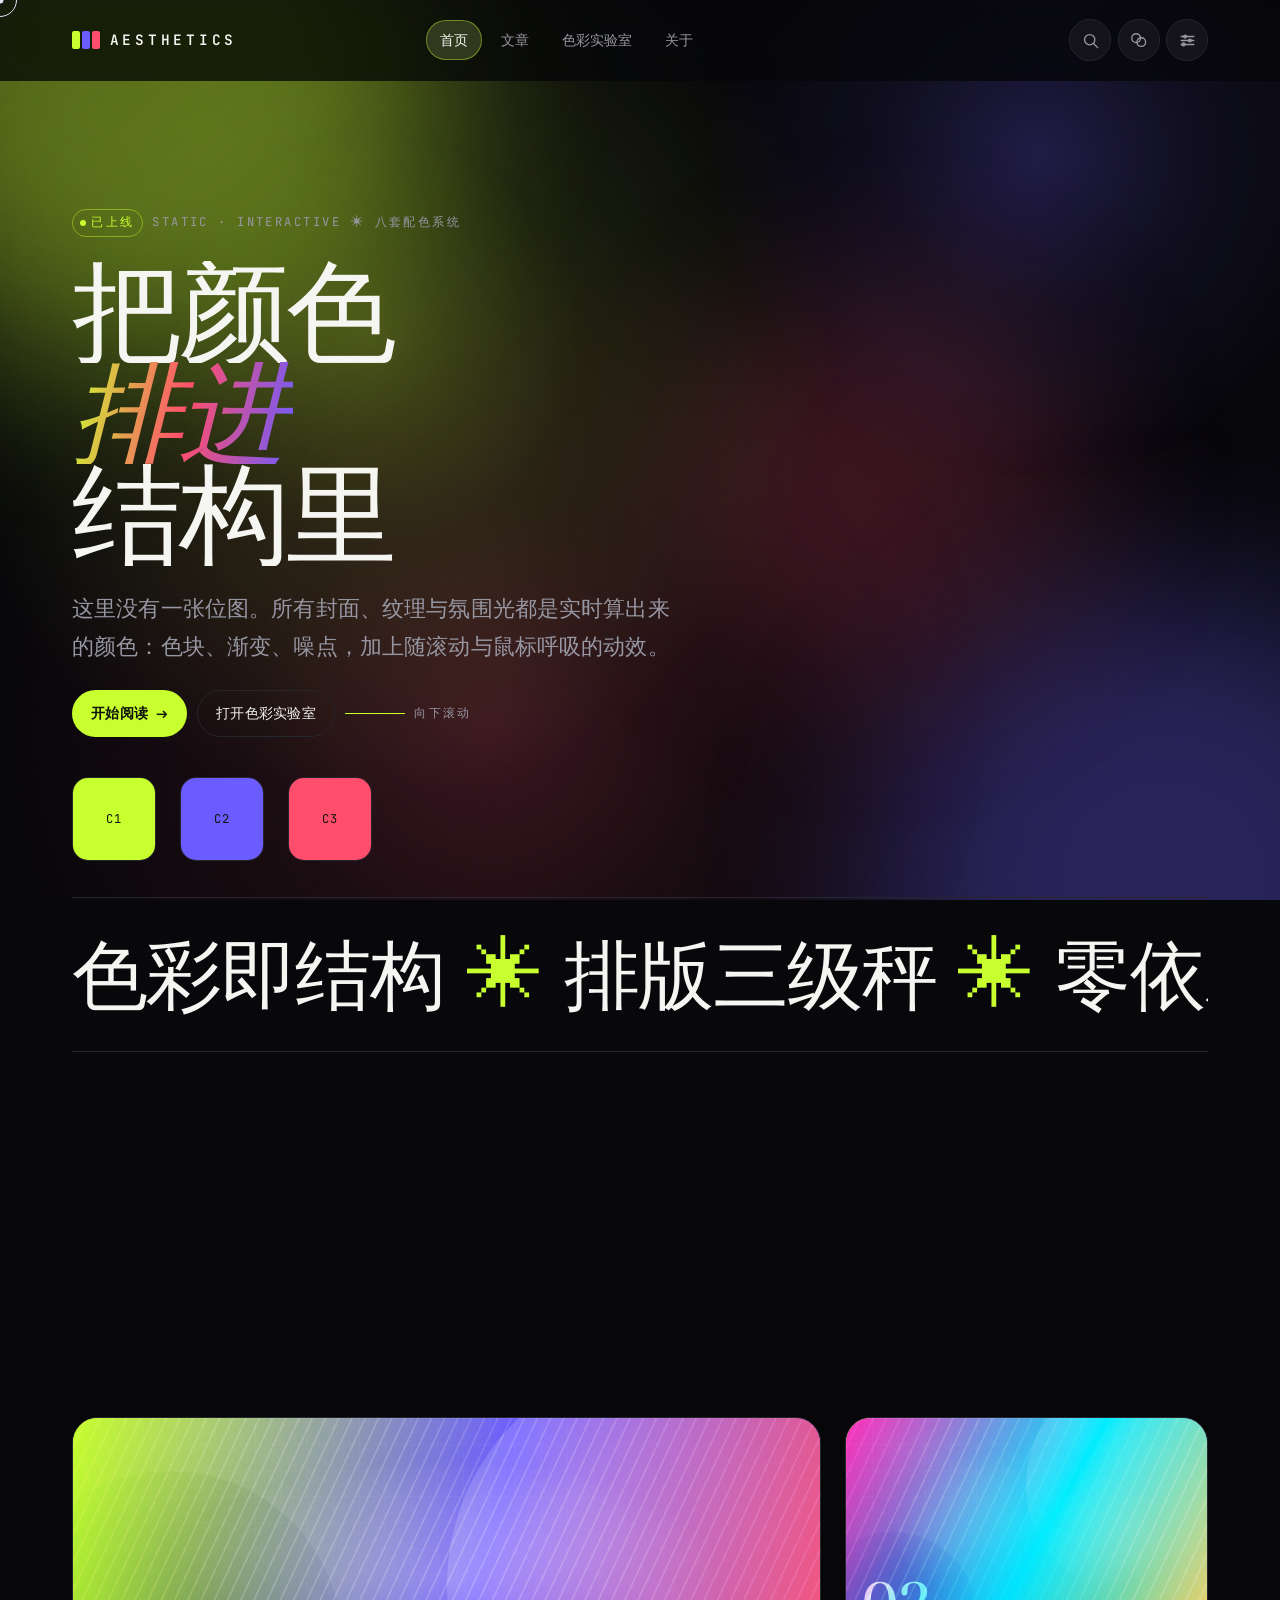
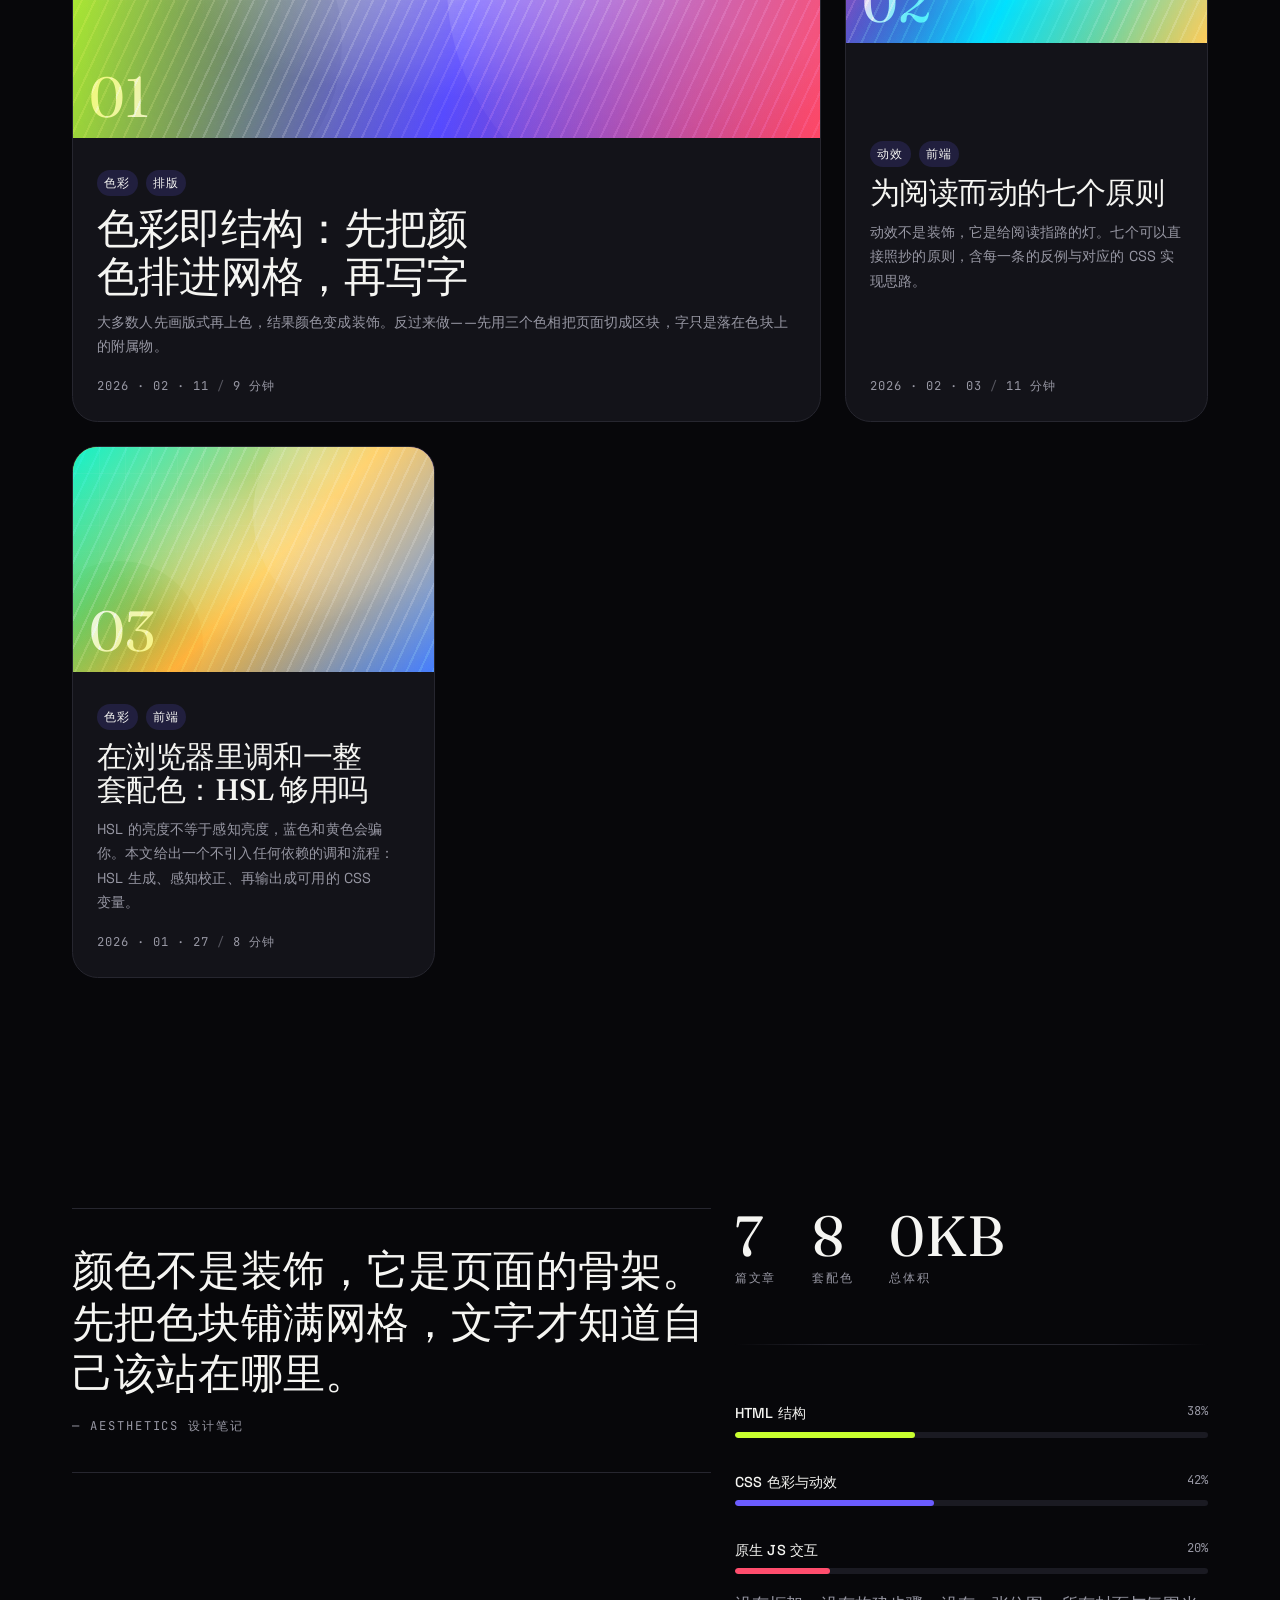
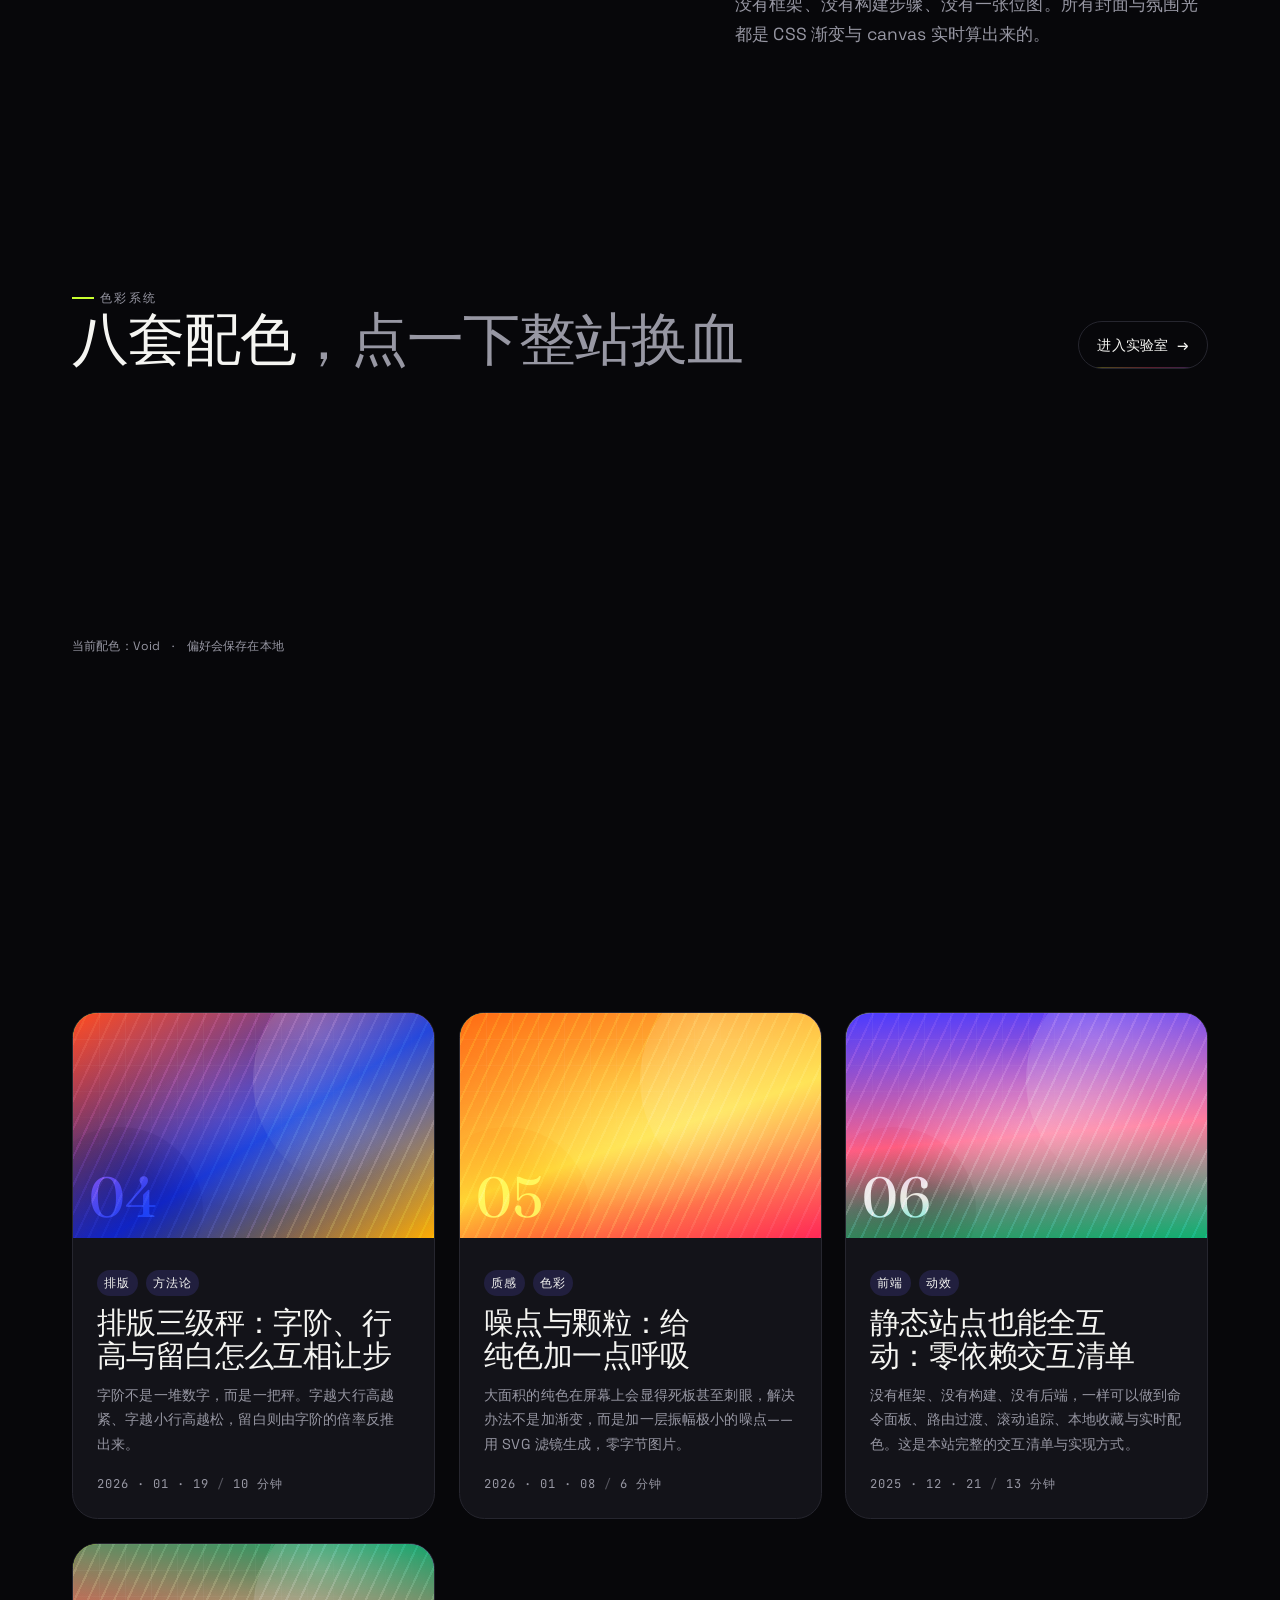
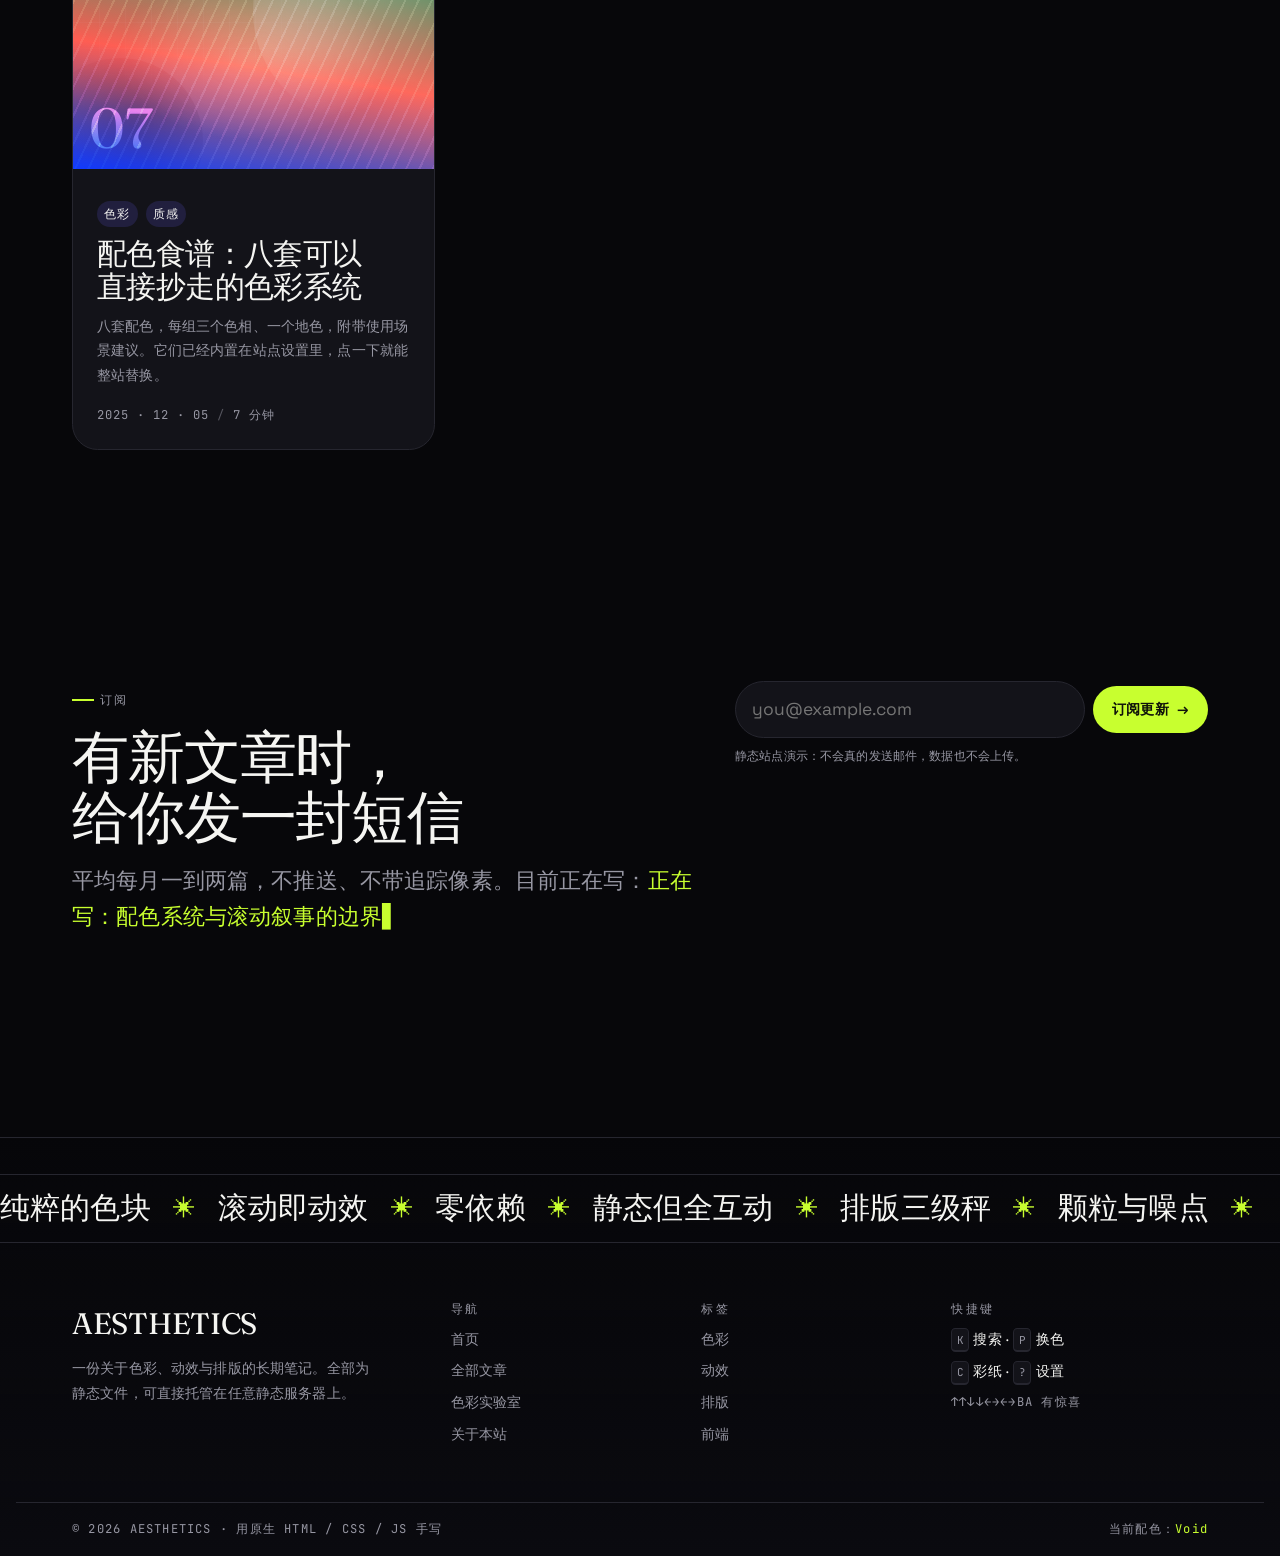
==== index.html @ f0c9c283 "feat: AESTHETICS 静态博客（八套配色 + 零依赖交互） - index.html：页头/页脚、命令面板、设置面板、加载层、彩纸与遮罩画布 - tokens/base/layout/co" ====
<!doctype html>
<html lang="zh-CN" data-palette="void" class="no-js">
<head>
<meta charset="utf-8">
<meta name="viewport" content="width=device-width, initial-scale=1, viewport-fit=cover">
<title>AESTHETICS — 纯粹色彩美学博客</title>
<meta name="description" content="一个关于色彩、动效与排版的静态博客：八套配色系统、全互动式交互、零依赖前端。">
<meta name="theme-color" content="#07070a" id="themeColor">
<meta name="color-scheme" content="dark light">
<meta property="og:title" content="AESTHETICS — 纯粹色彩美学">
<meta property="og:description" content="色彩即结构。八套配色系统、滚动动效、色彩实验室。">
<meta property="og:type" content="website">
<link rel="icon" href="data:image/svg+xml,%3Csvg xmlns='http://www.w3.org/2000/svg' viewBox='0 0 32 32'%3E%3Crect width='32' height='32' rx='8' fill='%2307070a'/%3E%3Ccircle cx='11' cy='11' r='5' fill='%23c8ff2f'/%3E%3Ccircle cx='21' cy='16' r='5' fill='%236b5cff'/%3E%3Ccircle cx='14' cy='22' r='5' fill='%23ff4d6d'/%3E%3C/svg%3E">
<link rel="preconnect" href="https://fonts.googleapis.com">
<link rel="preconnect" href="https://fonts.gstatic.com" crossorigin>
<link href="https://fonts.googleapis.com/css2?family=Fraunces:opsz,wght@9..144,300..900&family=Space+Grotesk:wght@300..700&family=JetBrains+Mono:wght@400..700&display=swap" rel="stylesheet">
<link rel="stylesheet" href="assets/css/tokens.css">
<link rel="stylesheet" href="assets/css/base.css">
<link rel="stylesheet" href="assets/css/layout.css">
<link rel="stylesheet" href="assets/css/components.css">
<link rel="stylesheet" href="assets/css/views.css">
<link rel="stylesheet" href="assets/css/animations.css">
<script>document.documentElement.className = 'js';</script>
</head>
<body>

<a class="skip-link" href="#view">跳到正文</a>

<!-- 颗粒质感 / 色彩氛围层 -->
<div class="grain" aria-hidden="true"></div>
<div class="aura" aria-hidden="true"><i style="--i:0"></i><i style="--i:1"></i><i style="--i:2"></i></div>
<canvas class="bg-canvas" id="bgCanvas" aria-hidden="true"></canvas>

<!-- 自定义光标 -->
<div class="cursor" id="cursor" aria-hidden="true"><span class="cursor-ring"></span><span class="cursor-dot"></span></div>

<!-- 首屏加载动画 -->
<div class="loader" id="loader" role="status" aria-label="正在准备色彩">
  <div class="loader-bars" aria-hidden="true">
    <i></i><i></i><i></i><i></i><i></i>
  </div>
  <p class="loader-word" aria-hidden="true">AESTHETICS</p>
  <p class="loader-meta"><span id="loaderPct">0</span>% <span class="loader-hint">正在混合颜料</span></p>
</div>

<!-- 路由切换遮罩 -->
<div class="veil" id="veil" aria-hidden="true"><span></span><span></span><span></span></div>

<header class="site-header" id="siteHeader">
  <div class="scroll-progress" id="scrollProgress" aria-hidden="true"></div>
  <div class="header-inner container">
    <a class="brand" href="#/" aria-label="AESTHETICS 首页">
      <span class="brand-mark" aria-hidden="true"><i></i><i></i><i></i></span>
      <span class="brand-name">AESTHETICS</span>
    </a>

    <nav class="nav main-nav" aria-label="主导航">
      <a href="#/" data-nav="home">首页</a>
      <a href="#/archive" data-nav="archive">文章</a>
      <a href="#/lab" data-nav="lab">色彩实验室</a>
      <a href="#/about" data-nav="about">关于</a>
    </nav>

    <div class="header-actions">
      <button class="icon-btn" data-action="search" aria-label="搜索文章（快捷键 K）" title="搜索 · K">
        <svg viewBox="0 0 24 24" aria-hidden="true"><circle cx="11" cy="11" r="6.5"></circle><path d="M15.8 15.8 21 21"></path></svg>
      </button>
      <button class="icon-btn" data-action="palette" aria-label="切换配色（快捷键 P）" title="切换配色 · P">
        <svg viewBox="0 0 24 24" aria-hidden="true"><circle cx="9" cy="9" r="5.5"></circle><circle cx="15.5" cy="14" r="5.5"></circle></svg>
      </button>
      <button class="icon-btn" data-action="settings" aria-label="打开设置" title="设置 · ⌘,">
        <svg viewBox="0 0 24 24" aria-hidden="true"><path d="M4 7h16M4 12h16M4 17h16"></path><circle cx="9" cy="7" r="1.8"></circle><circle cx="15" cy="12" r="1.8"></circle><circle cx="7" cy="17" r="1.8"></circle></svg>
      </button>
      <button class="burger" id="burger" aria-expanded="false" aria-controls="mobileMenu" aria-label="打开菜单">
        <span></span><span></span>
      </button>
    </div>
  </div>
</header>

<div class="mobile-menu" id="mobileMenu" hidden>
  <div class="mobile-menu-inner container">
    <nav aria-label="移动端导航">
      <a href="#/" data-nav-mobile="home"><em>01</em>首页</a>
      <a href="#/archive" data-nav-mobile="archive"><em>02</em>文章</a>
      <a href="#/lab" data-nav-mobile="lab"><em>03</em>色彩实验室</a>
      <a href="#/about" data-nav-mobile="about"><em>04</em>关于</a>
    </nav>
    <div class="mobile-palettes" aria-label="快速配色">
      <p class="mono-label">配色</p>
      <div class="mobile-palette-row" id="mobilePalettes"></div>
    </div>
  </div>
</div>

<main class="view" id="view" tabindex="-1">
  <noscript>
    <section class="container section">
      <h1>需要启用 JavaScript</h1>
      <p>这个博客的路由、动效与色彩实验室都由原生 JavaScript 驱动。请开启 JavaScript 后刷新。</p>
      <p>文章数据位于 <code>assets/js/data.js</code>。</p>
    </section>
  </noscript>
</main>

<footer class="site-footer">
  <div class="footer-marquee" aria-hidden="true">
    <div class="marquee" data-marquee data-speed="0.55">
      <div class="marquee-track">
        <span>纯粹的色块</span><span aria-hidden="true">✳</span><span>滚动即动效</span><span aria-hidden="true">✳</span><span>零依赖</span><span aria-hidden="true">✳</span><span>静态但全互动</span><span aria-hidden="true">✳</span><span>排版三级秤</span><span aria-hidden="true">✳</span><span>颗粒与噪点</span><span aria-hidden="true">✳</span>
      </div>
    </div>
  </div>

  <div class="container footer-grid">
    <div class="footer-col">
      <p class="footer-brand">AESTHETICS</p>
      <p class="footer-desc">一份关于色彩、动效与排版的长期笔记。全部为静态文件，可直接托管在任意静态服务器上。</p>
    </div>
    <div class="footer-col">
      <p class="mono-label">导航</p>
      <a href="#/">首页</a>
      <a href="#/archive">全部文章</a>
      <a href="#/lab">色彩实验室</a>
      <a href="#/about">关于本站</a>
    </div>
    <div class="footer-col">
      <p class="mono-label">标签</p>
      <a href="#/archive?tag=色彩">色彩</a>
      <a href="#/archive?tag=动效">动效</a>
      <a href="#/archive?tag=排版">排版</a>
      <a href="#/archive?tag=前端">前端</a>
    </div>
    <div class="footer-col">
      <p class="mono-label">快捷键</p>
      <p><kbd>K</kbd> 搜索 · <kbd>P</kbd> 换色</p>
      <p><kbd>C</kbd> 彩纸 · <kbd>?</kbd> 设置</p>
      <p class="footer-fine">↑↑↓↓←→←→BA 有惊喜</p>
    </div>
  </div>

  <div class="container footer-colophon">
    <p>© <span id="year">2026</span> AESTHETICS · 用原生 HTML / CSS / JS 手写</p>
    <p class="footer-palette">当前配色：<span id="footerPalette">Void</span></p>
  </div>
</footer>

<button class="to-top" id="toTop" aria-label="回到顶部">
  <svg viewBox="0 0 44 44" aria-hidden="true">
    <circle class="to-top-track" cx="22" cy="22" r="19"></circle>
    <circle class="to-top-bar" id="toTopBar" cx="22" cy="22" r="19"></circle>
  </svg>
  <span aria-hidden="true">↑</span>
</button>

<!-- 命令面板 -->
<dialog class="dialog" id="cmdDialog" aria-label="命令面板">
  <div class="cmd">
    <div class="cmd-head">
      <svg class="cmd-icon" viewBox="0 0 24 24" aria-hidden="true"><circle cx="11" cy="11" r="6.5"></circle><path d="M15.8 15.8 21 21"></path></svg>
      <input class="cmd-input" id="cmdInput" type="search" placeholder="搜索文章、标签或命令…" aria-label="搜索" autocomplete="off" spellcheck="false">
      <kbd class="cmd-esc">ESC</kbd>
    </div>
    <ul class="cmd-list" id="cmdList" role="listbox" aria-label="结果"></ul>
    <div class="cmd-foot">
      <span><kbd>↑</kbd><kbd>↓</kbd> 选择</span>
      <span><kbd>↵</kbd> 打开</span>
      <span id="cmdCount"></span>
    </div>
  </div>
</dialog>

<!-- 设置面板 -->
<dialog class="dialog" id="setDialog" aria-label="显示设置">
  <div class="settings">
    <header class="settings-head">
      <h2>显示设置</h2>
      <button class="icon-btn" data-action="close-dialog" aria-label="关闭设置">
        <svg viewBox="0 0 24 24" aria-hidden="true"><path d="M6 6l12 12M18 6 6 18"></path></svg>
      </button>
    </header>

    <section class="settings-block">
      <h3 class="mono-label">配色系统</h3>
      <div class="palette-grid" id="paletteGrid"></div>
    </section>

    <section class="settings-block">
      <h3 class="mono-label">动效强度</h3>
      <div class="seg" role="group" id="motionSeg">
        <button data-motion="full">完整</button>
        <button data-motion="subtle">轻量</button>
        <button data-motion="off">关闭</button>
      </div>
      <p class="settings-note">关闭后会停掉 canvas 背景、光标跟随与大部分位移动画，仅保留淡入。</p>
    </section>

    <section class="settings-block">
      <h3 class="mono-label">开关</h3>
      <label class="switch"><input type="checkbox" data-toggle="cursor"><span class="switch-ui"></span><span>自定义光标</span></label>
      <label class="switch"><input type="checkbox" data-toggle="grain"><span class="switch-ui"></span><span>颗粒质感</span></label>
      <label class="switch"><input type="checkbox" data-toggle="aurora"><span class="switch-ui"></span><span>色彩氛围光</span></label>
      <label class="switch"><input type="checkbox" data-toggle="marquee"><span class="switch-ui"></span><span>跑马灯自动滚动</span></label>
    </section>

    <section class="settings-block">
      <h3 class="mono-label">正文字号</h3>
      <div class="seg" role="group" id="fontSeg">
        <button data-font="0.95">小</button>
        <button data-font="1">标准</button>
        <button data-font="1.1">大</button>
        <button data-font="1.22">特大</button>
      </div>
    </section>

    <section class="settings-block">
      <h3 class="mono-label">快捷键</h3>
      <ul class="keys">
        <li><kbd>K</kbd><span>搜索 / 命令面板</span></li>
        <li><kbd>P</kbd><span>切换下一套配色</span></li>
        <li><kbd>L</kbd><span>随机配色</span></li>
        <li><kbd>C</kbd><span>撒一把彩纸</span></li>
        <li><kbd>G</kbd><span>回到顶部</span></li>
        <li><kbd>Esc</kbd><span>关闭弹层</span></li>
      </ul>
    </section>

    <footer class="settings-foot">
      <button class="btn btn-ghost" data-action="reset-prefs">恢复默认</button>
      <p class="settings-note">偏好保存在本地 localStorage，不上传任何数据。</p>
    </footer>
  </div>
</dialog>

<div class="toasts" id="toasts" aria-live="polite" aria-atomic="false"></div>
<canvas class="confetti-canvas" id="confetti" aria-hidden="true"></canvas>

<script src="assets/js/data.js"></script>
<script src="assets/js/store.js"></script>
<script src="assets/js/fx.js"></script>
<script src="assets/js/views.js"></script>
<script src="assets/js/router.js"></script>
<script src="assets/js/app.js"></script>
</body>
</html>
---- assets/css/tokens.css ----
/* ==========================================================================
   tokens.css — 设计变量与八套配色系统
   所有颜色都集中在这里。切一套 data-palette，全站色彩随之重构。
   ========================================================================== */

:root {
  /* 字体 ------------------------------------------------------------------ */
  --font-display: "Fraunces", "Songti SC", Georgia, "Times New Roman", serif;
  --font-sans: "Space Grotesk", "PingFang SC", "Noto Sans SC", system-ui, -apple-system, "Segoe UI", sans-serif;
  --font-mono: "JetBrains Mono", "SFMono-Regular", Menlo, Consolas, monospace;

  /* 字阶（流体排版） ------------------------------------------------------ */
  --step--2: clamp(0.7rem, 0.68rem + 0.1vw, 0.76rem);
  --step--1: clamp(0.82rem, 0.8rem + 0.15vw, 0.9rem);
  --step-0: clamp(1rem, 0.96rem + 0.2vw, 1.09rem);
  --step-1: clamp(1.2rem, 1.12rem + 0.4vw, 1.4rem);
  --step-2: clamp(1.45rem, 1.3rem + 0.75vw, 1.85rem);
  --step-3: clamp(1.8rem, 1.5rem + 1.4vw, 2.6rem);
  --step-4: clamp(2.2rem, 1.7rem + 2.3vw, 3.6rem);
  --step-5: clamp(2.7rem, 1.9rem + 3.6vw, 5rem);
  --step-6: clamp(3.2rem, 1.8rem + 6.4vw, 7.6rem);

  /* 空间 ------------------------------------------------------------------ */
  --space-3xs: 0.25rem;
  --space-2xs: 0.5rem;
  --space-xs: 0.75rem;
  --space-s: 1rem;
  --space-m: 1.5rem;
  --space-l: 2.25rem;
  --space-xl: 3.5rem;
  --space-2xl: 5.5rem;
  --space-3xl: 8rem;

  --container: 78rem;
  --container-narrow: 46rem;
  --gutter: clamp(1.15rem, 5vw, 3.5rem);
  --header-h: 4.5rem;

  /* 形状与阴影 ------------------------------------------------------------ */
  --radius-s: 0.5rem;
  --radius-m: 1rem;
  --radius-l: 1.6rem;
  --radius-xl: 2.4rem;
  --radius-pill: 999px;

  /* 时间与曲线 ------------------------------------------------------------ */
  --dur-instant: 0.12s;
  --dur-fast: 0.22s;
  --dur: 0.42s;
  --dur-slow: 0.9s;
  --dur-glacial: 2.4s;
  --ease-out: cubic-bezier(0.22, 0.61, 0.36, 1);
  --ease-in-out: cubic-bezier(0.65, 0.05, 0.36, 1);
  --ease-spring: cubic-bezier(0.34, 1.56, 0.64, 1);
  --ease-linear: linear;

  /* 层级 ------------------------------------------------------------------ */
  --z-bg: 0;
  --z-content: 10;
  --z-header: 60;
  --z-menu: 70;
  --z-dialog: 90;
  --z-toast: 95;
  --z-cursor: 120;
  --z-loader: 130;

  /* 正文缩放（设置面板可调） --------------------------------------------- */
  --font-scale: 1;
}

/* ==========================================================================
   Palette · void — 深空酸柠（默认）
   ========================================================================== */
[data-palette="void"] {
  color-scheme: dark;
  --bg: #07070a;
  --bg-2: #0c0c12;
  --surface: #131319;
  --surface-2: #1a1a22;
  --line: #26262f;
  --text: #f5f5f2;
  --text-dim: #9797a3;
  --c1: #c8ff2f;
  --c2: #6b5cff;
  --c3: #ff4d6d;
  --on-c1: #10140a;
  --on-c2: #f4f2ff;
  --on-c3: #180206;
  --glow-1: rgba(200, 255, 47, 0.30);
  --glow-2: rgba(107, 92, 255, 0.34);
  --glow-3: rgba(255, 77, 109, 0.30);
  --shadow: 0 30px 70px -30px rgba(0, 0, 0, 0.9);
  --scrim: rgba(4, 4, 7, 0.72);
  --grid-line: rgba(255, 255, 255, 0.05);
}

/* ==========================================================================
   Palette · bloom — 霓虹绽放
   ========================================================================== */
[data-palette="bloom"] {
  color-scheme: dark;
  --bg: #0a0513;
  --bg-2: #140823;
  --surface: #1d0e33;
  --surface-2: #271346;
  --line: #37205c;
  --text: #f8f2ff;
  --text-dim: #ac9ad0;
  --c1: #ff2fb9;
  --c2: #00e5ff;
  --c3: #ffd166;
  --on-c1: #21001a;
  --on-c2: #00232a;
  --on-c3: #251a00;
  --glow-1: rgba(255, 47, 185, 0.38);
  --glow-2: rgba(0, 229, 255, 0.32);
  --glow-3: rgba(255, 209, 102, 0.30);
  --shadow: 0 30px 70px -28px rgba(20, 0, 40, 0.95);
  --scrim: rgba(8, 3, 18, 0.72);
  --grid-line: rgba(255, 255, 255, 0.06);
}

/* ==========================================================================
   Palette · ember — 余烬
   ========================================================================== */
[data-palette="ember"] {
  color-scheme: dark;
  --bg: #0d0906;
  --bg-2: #170f09;
  --surface: #20150d;
  --surface-2: #2b1c11;
  --line: #3a2614;
  --text: #fff4e6;
  --text-dim: #b5967a;
  --c1: #ff6a13;
  --c2: #ffe14d;
  --c3: #ff2e63;
  --on-c1: #1c0800;
  --on-c2: #1e1800;
  --on-c3: #1c0008;
  --glow-1: rgba(255, 106, 19, 0.36);
  --glow-2: rgba(255, 225, 77, 0.26);
  --glow-3: rgba(255, 46, 99, 0.30);
  --shadow: 0 30px 70px -28px rgba(0, 0, 0, 0.92);
  --scrim: rgba(10, 6, 3, 0.75);
  --grid-line: rgba(255, 220, 180, 0.06);
}

/* ==========================================================================
   Palette · abyss — 深海
   ========================================================================== */
[data-palette="abyss"] {
  color-scheme: dark;
  --bg: #04121a;
  --bg-2: #071e2b;
  --surface: #0b2a3a;
  --surface-2: #0e3446;
  --line: #17475f;
  --text: #eaf7ff;
  --text-dim: #83abbd;
  --c1: #14f1c8;
  --c2: #ffc857;
  --c3: #4f8cff;
  --on-c1: #00241e;
  --on-c2: #231800;
  --on-c3: #001130;
  --glow-1: rgba(20, 241, 200, 0.32);
  --glow-2: rgba(255, 200, 87, 0.26);
  --glow-3: rgba(79, 140, 255, 0.32);
  --shadow: 0 30px 70px -28px rgba(0, 12, 20, 0.95);
  --scrim: rgba(3, 14, 20, 0.72);
  --grid-line: rgba(200, 240, 255, 0.06);
}

/* ==========================================================================
   Palette · solar — 正午烈阳（亮）
   ========================================================================== */
[data-palette="solar"] {
  color-scheme: light;
  --bg: #f6efe3;
  --bg-2: #fff9ef;
  --surface: #ffffff;
  --surface-2: #fff4e3;
  --line: #e4d8c2;
  --text: #17140f;
  --text-dim: #6e6553;
  --c1: #ff4b1f;
  --c2: #1b3bd8;
  --c3: #ffb703;
  --on-c1: #fff6f2;
  --on-c2: #f2f5ff;
  --on-c3: #241a00;
  --glow-1: rgba(255, 75, 31, 0.24);
  --glow-2: rgba(27, 59, 216, 0.20);
  --glow-3: rgba(255, 183, 3, 0.26);
  --shadow: 0 26px 60px -30px rgba(60, 40, 10, 0.35);
  --scrim: rgba(250, 244, 232, 0.78);
  --grid-line: rgba(20, 15, 5, 0.06);
}

/* ==========================================================================
   Palette · riso — 丝网印（亮）
   ========================================================================== */
[data-palette="riso"] {
  color-scheme: light;
  --bg: #f3f3ee;
  --bg-2: #fbfbf7;
  --surface: #ffffff;
  --surface-2: #f7f7f1;
  --line: #e0e0d6;
  --text: #12141a;
  --text-dim: #62666f;
  --c1: #ff5c8a;
  --c2: #2f6bff;
  --c3: #ffd400;
  --on-c1: #fff2f6;
  --on-c2: #f2f6ff;
  --on-c3: #241d00;
  --glow-1: rgba(255, 92, 138, 0.26);
  --glow-2: rgba(47, 107, 255, 0.22);
  --glow-3: rgba(255, 212, 0, 0.30);
  --shadow: 0 26px 60px -32px rgba(30, 30, 40, 0.30);
  --scrim: rgba(246, 246, 241, 0.80);
  --grid-line: rgba(10, 12, 20, 0.06);
}

/* ==========================================================================
   Palette · porcelain — 瓷白（亮）
   ========================================================================== */
[data-palette="porcelain"] {
  color-scheme: light;
  --bg: #f5f4f8;
  --bg-2: #fdfcff;
  --surface: #ffffff;
  --surface-2: #f6f5fb;
  --line: #e4e2ee;
  --text: #15141c;
  --text-dim: #6a6778;
  --c1: #4a3aff;
  --c2: #ff7a9c;
  --c3: #12b981;
  --on-c1: #f4f3ff;
  --on-c2: #2a0713;
  --on-c3: #00271b;
  --glow-1: rgba(74, 58, 255, 0.22);
  --glow-2: rgba(255, 122, 156, 0.22);
  --glow-3: rgba(18, 185, 129, 0.20);
  --shadow: 0 26px 60px -32px rgba(40, 38, 70, 0.28);
  --scrim: rgba(248, 247, 252, 0.80);
  --grid-line: rgba(20, 20, 40, 0.05);
}

/* ==========================================================================
   Palette · mint — 薄荷（亮）
   ========================================================================== */
[data-palette="mint"] {
  color-scheme: light;
  --bg: #ecf6f1;
  --bg-2: #f8fdfa;
  --surface: #ffffff;
  --surface-2: #f1f9f5;
  --line: #d6e8de;
  --text: #0c1a14;
  --text-dim: #57706a;
  --c1: #0f9d63;
  --c2: #ff6b5e;
  --c3: #1a5cff;
  --on-c1: #f0fff8;
  --on-c2: #2b0b07;
  --on-c3: #eef3ff;
  --glow-1: rgba(15, 157, 99, 0.22);
  --glow-2: rgba(255, 107, 94, 0.22);
  --glow-3: rgba(26, 92, 255, 0.20);
  --shadow: 0 26px 60px -32px rgba(18, 50, 38, 0.26);
  --scrim: rgba(240, 250, 245, 0.80);
  --grid-line: rgba(10, 40, 30, 0.05);
}

/* ==========================================================================
   派生变量 —— 由上面的基色算出，所有组件只使用这些
   ========================================================================== */
:root {
  --c1-soft: color-mix(in srgb, var(--c1, #c8ff2f) 16%, transparent);
  --c2-soft: color-mix(in srgb, var(--c2, #6b5cff) 16%, transparent);
  --c3-soft: color-mix(in srgb, var(--c3, #ff4d6d) 16%, transparent);
  --surface-glass: color-mix(in srgb, var(--surface, #131319) 72%, transparent);
  --text-faint: color-mix(in srgb, var(--text, #fff) 62%, transparent);
  --line-strong: color-mix(in srgb, var(--text, #fff) 22%, transparent);
  --grad-hot: linear-gradient(100deg, var(--c1) 0%, var(--c3) 52%, var(--c2) 100%);
  --grad-cool: linear-gradient(140deg, var(--c2) 0%, var(--c1) 100%);
  --grad-mix: conic-gradient(from 210deg, var(--c1), var(--c2), var(--c3), var(--c1));
}

/* 色彩模式：轻量 / 关闭 */
html[data-motion="subtle"] {
  --dur: 0.3s;
  --dur-slow: 0.5s;
  --dur-glacial: 1.2s;
}
html[data-motion="off"] {
  --dur-instant: 0.01s;
  --dur-fast: 0.01s;
  --dur: 0.01s;
  --dur-slow: 0.01s;
  --dur-glacial: 0.01s;
}
---- assets/css/base.css ----
/* ==========================================================================
   base.css — 重置、基础排版、质感层、光标
   ========================================================================== */

*,
*::before,
*::after { box-sizing: border-box; }

* { margin: 0; }

html {
  -webkit-text-size-adjust: 100%;
  scroll-behavior: smooth;
  background: var(--bg);
}

body {
  min-height: 100svh;
  background: var(--bg);
  color: var(--text);
  font-family: var(--font-sans);
  font-size: calc(var(--step-0) * var(--font-scale));
  line-height: 1.7;
  font-weight: 400;
  letter-spacing: 0.008em;
  overflow-x: hidden;
  transition: background-color var(--dur) var(--ease-out), color var(--dur) var(--ease-out);
  -webkit-font-smoothing: antialiased;
  text-rendering: optimizeLegibility;
}

body.is-locked { overflow: hidden; }

img, svg, video, canvas { display: block; max-width: 100%; }

h1, h2, h3, h4 {
  font-family: var(--font-display);
  font-weight: 500;
  line-height: 1.06;
  letter-spacing: -0.02em;
  text-wrap: balance;
}

h1 { font-size: var(--step-5); }
h2 { font-size: var(--step-4); }
h3 { font-size: var(--step-2); }
h4 { font-size: var(--step-1); }

p { text-wrap: pretty; }

a {
  color: inherit;
  text-decoration: none;
}

strong { font-weight: 600; }
em { font-style: italic; }

button, input, select, textarea {
  font: inherit;
  color: inherit;
  background: none;
  border: 0;
}

button { cursor: pointer; }

ul, ol { padding-left: 1.15em; }

code, pre, kbd { font-family: var(--font-mono); font-size: 0.88em; }

kbd {
  display: inline-block;
  min-width: 1.6em;
  padding: 0.1em 0.42em;
  border: 1px solid var(--line);
  border-bottom-width: 2px;
  border-radius: 0.4em;
  background: var(--surface);
  font-size: 0.76em;
  text-align: center;
  color: var(--text-dim);
}

hr {
  border: 0;
  border-top: 1px solid var(--line);
  margin: var(--space-l) 0;
}

::selection {
  background: var(--c1);
  color: var(--on-c1);
}

:focus-visible {
  outline: 2px solid var(--c1);
  outline-offset: 3px;
  border-radius: 4px;
}

/* 跳过导航 --------------------------------------------------------------- */
.skip-link {
  position: fixed;
  top: var(--space-2xs);
  left: var(--space-2xs);
  z-index: var(--z-loader);
  padding: 0.6em 1em;
  background: var(--c1);
  color: var(--on-c1);
  border-radius: var(--radius-pill);
  font-size: var(--step--1);
  font-weight: 600;
  transform: translateY(-160%);
  transition: transform var(--dur-fast) var(--ease-out);
}
.skip-link:focus-visible { transform: translateY(0); }

/* 容器与通用布局工具 ----------------------------------------------------- */
.container {
  width: 100%;
  max-width: var(--container);
  margin-inline: auto;
  padding-inline: var(--gutter);
}
.container-narrow {
  width: 100%;
  max-width: var(--container-narrow);
  margin-inline: auto;
  padding-inline: var(--gutter);
}

.section { padding-block: clamp(3.5rem, 9vw, 8rem); position: relative; }
.section-tight { padding-block: clamp(2rem, 5vw, 4rem); }

.stack > * + * { margin-top: var(--space-s); }
.stack-s > * + * { margin-top: var(--space-2xs); }
.cluster { display: flex; flex-wrap: wrap; align-items: center; gap: var(--space-2xs); }
.cluster-s { display: flex; flex-wrap: wrap; align-items: center; gap: var(--space-3xs); }
.spread { display: flex; align-items: center; justify-content: space-between; gap: var(--space-s); }

.visually-hidden {
  position: absolute !important;
  width: 1px; height: 1px;
  margin: -1px; padding: 0;
  overflow: hidden;
  clip-path: inset(50%);
  white-space: nowrap;
}

.mono-label {
  font-family: var(--font-mono);
  font-size: var(--step--2);
  letter-spacing: 0.22em;
  text-transform: uppercase;
  color: var(--text-dim);
}

.eyebrow {
  display: inline-flex;
  align-items: center;
  gap: 0.5em;
  font-family: var(--font-mono);
  font-size: var(--step--2);
  letter-spacing: 0.2em;
  text-transform: uppercase;
  color: var(--text-dim);
}
.eyebrow::before {
  content: "";
  width: 1.8em;
  height: 2px;
  background: var(--c1);
}

.lede {
  font-size: var(--step-1);
  line-height: 1.6;
  color: var(--text-dim);
  max-width: 46ch;
}

.text-dim { color: var(--text-dim); }
.accent-1 { color: var(--c1); }
.accent-2 { color: var(--c2); }
.accent-3 { color: var(--c3); }

.gradient-text {
  background: var(--grad-hot);
  -webkit-background-clip: text;
  background-clip: text;
  color: transparent;
  -webkit-text-fill-color: transparent;
}

/* 文章正文排版 ----------------------------------------------------------- */
.prose {
  font-size: calc(var(--step-0) * var(--font-scale) * 1.04);
  line-height: 1.85;
  color: color-mix(in srgb, var(--text) 88%, var(--text-dim));
}
.prose > * + * { margin-top: var(--space-s); }
.prose h2 {
  margin-top: var(--space-xl);
  font-size: var(--step-3);
  scroll-margin-top: calc(var(--header-h) + 1.5rem);
}
.prose h3 {
  margin-top: var(--space-l);
  font-size: var(--step-2);
  font-family: var(--font-display);
  scroll-margin-top: calc(var(--header-h) + 1.5rem);
}
.prose h2 + p, .prose h3 + p { margin-top: var(--space-2xs); }
.prose a {
  color: var(--text);
  border-bottom: 1px solid var(--c1);
  padding-bottom: 1px;
  transition: background-color var(--dur-fast) var(--ease-out), color var(--dur-fast) var(--ease-out);
}
.prose a:hover { background: var(--c1); color: var(--on-c1); }
.prose ul, .prose ol { color: color-mix(in srgb, var(--text) 82%, var(--text-dim)); }
.prose li + li { margin-top: 0.4em; }
.prose li::marker { color: var(--c1); font-family: var(--font-mono); }
.prose blockquote {
  margin: var(--space-l) 0;
  padding: var(--space-s) var(--space-m);
  border-left: 3px solid var(--c2);
  background: linear-gradient(90deg, var(--c2-soft), transparent 82%);
  border-radius: 0 var(--radius-m) var(--radius-m) 0;
  font-family: var(--font-display);
  font-size: var(--step-1);
  line-height: 1.5;
  font-style: italic;
  color: var(--text);
}
.prose blockquote p + p { margin-top: var(--space-2xs); }
.prose code:not(pre code) {
  padding: 0.15em 0.42em;
  border-radius: 0.4em;
  background: var(--c1-soft);
  color: var(--text);
  border: 1px solid color-mix(in srgb, var(--c1) 26%, transparent);
}
.prose figure { margin: var(--space-l) 0; }
.prose figcaption {
  margin-top: var(--space-2xs);
  font-family: var(--font-mono);
  font-size: var(--step--2);
  letter-spacing: 0.08em;
  color: var(--text-dim);
}
.prose hr { margin: var(--space-xl) 0; border-top: 1px dashed var(--line); }
.prose table { width: 100%; border-collapse: collapse; font-size: var(--step--1); }
.prose th, .prose td { padding: 0.6em 0.75em; border-bottom: 1px solid var(--line); text-align: left; }
.prose th { font-family: var(--font-mono); font-size: var(--step--2); letter-spacing: 0.1em; text-transform: uppercase; color: var(--text-dim); }

/* 代码块 ----------------------------------------------------------------- */
.code-block {
  position: relative;
  margin: var(--space-l) 0;
  border: 1px solid var(--line);
  border-radius: var(--radius-m);
  background: color-mix(in srgb, var(--surface) 88%, var(--bg));
  overflow: hidden;
}
.code-block::before {
  content: "";
  position: absolute;
  inset: 0 auto 0 0;
  width: 3px;
  background: var(--grad-cool);
}
pre.code-block,
.code-block pre {
  margin: 0;
  padding: var(--space-s) var(--space-m) var(--space-s) calc(var(--space-m) + 0.5rem);
  overflow-x: auto;
  font-size: var(--step--1);
  line-height: 1.75;
  tab-size: 2;
  white-space: pre;
}
.prose pre.code-block code { background: none; border: 0; padding: 0; }
.code-block code { display: block; }
.code-lang {
  position: absolute;
  top: 0.55rem;
  right: 3.4rem;
  font-family: var(--font-mono);
  font-size: var(--step--2);
  letter-spacing: 0.14em;
  text-transform: uppercase;
  color: var(--text-dim);
}
.code-copy {
  position: absolute;
  top: 0.35rem;
  right: 0.45rem;
  padding: 0.28em 0.6em;
  border-radius: var(--radius-s);
  border: 1px solid var(--line);
  background: var(--surface-2);
  font-family: var(--font-mono);
  font-size: var(--step--2);
  letter-spacing: 0.1em;
  text-transform: uppercase;
  color: var(--text-dim);
  transition: color var(--dur-fast) var(--ease-out), background-color var(--dur-fast) var(--ease-out), transform var(--dur-fast) var(--ease-spring);
}
.code-copy:hover { color: var(--on-c1); background: var(--c1); border-color: var(--c1); transform: translateY(-1px); }
.code-copy.is-done { color: var(--on-c2); background: var(--c2); border-color: var(--c2); }
.prose .tok-key { color: var(--c2); }
.prose .tok-val { color: var(--c3); }
.prose .tok-com { color: var(--text-dim); font-style: italic; }

/* 质感层：颗粒 + 氛围光 --------------------------------------------------- */
.grain {
  position: fixed;
  inset: -50%;
  z-index: 5;
  pointer-events: none;
  opacity: 0.5;
  mix-blend-mode: soft-light;
  background-image: url("data:image/svg+xml,%3Csvg xmlns='http://www.w3.org/2000/svg' width='140' height='140'%3E%3Cfilter id='n'%3E%3CfeTurbulence type='fractalNoise' baseFrequency='0.85' numOctaves='3' stitchTiles='stitch'/%3E%3C/filter%3E%3Crect width='140' height='140' filter='url(%23n)' opacity='0.42'/%3E%3C/svg%3E");
  animation: grain-drift 8s steps(6) infinite;
  transition: opacity var(--dur) var(--ease-out);
}
html[data-grain="off"] .grain { opacity: 0; }

.aura {
  position: fixed;
  inset: 0;
  z-index: 1;
  pointer-events: none;
  overflow: hidden;
}
.aura i {
  position: absolute;
  width: 46vmax;
  height: 46vmax;
  border-radius: 50%;
  filter: blur(90px);
  opacity: 0.4;
  will-change: transform;
}
.aura i:nth-child(1) { top: -18vmax; left: -12vmax; background: var(--c1); animation: aura-a 26s var(--ease-in-out) infinite; }
.aura i:nth-child(2) { bottom: -22vmax; right: -14vmax; background: var(--c2); opacity: 0.32; animation: aura-b 32s var(--ease-in-out) infinite; }
.aura i:nth-child(3) { top: 32%; left: 54%; width: 30vmax; height: 30vmax; background: var(--c3); opacity: 0.2; animation: aura-c 38s var(--ease-in-out) infinite; }
html[data-aurora="off"] .aura { display: none; }

/* 背景 canvas ------------------------------------------------------------ */
.bg-canvas {
  position: fixed;
  inset: 0;
  width: 100%;
  height: 100%;
  z-index: 2;
  pointer-events: none;
  opacity: 0.85;
  transition: opacity var(--dur-slow) var(--ease-out);
}
html[data-motion="off"] .bg-canvas { opacity: 0; }

/* 自定义光标 ------------------------------------------------------------- */
.cursor { display: none; }
html[data-cursor="on"] .cursor {
  display: block;
  position: fixed;
  top: 0; left: 0;
  z-index: var(--z-cursor);
  pointer-events: none;
  mix-blend-mode: difference;
}
html[data-cursor="on"] body,
html[data-cursor="on"] a,
html[data-cursor="on"] button { cursor: none; }
.cursor-dot,
.cursor-ring {
  position: absolute;
  top: 0; left: 0;
  border-radius: 50%;
  transform: translate(-50%, -50%);
}
.cursor-dot { width: 7px; height: 7px; background: #fff; }
.cursor-ring {
  width: 34px; height: 34px;
  border: 1.5px solid #fff;
  transition: width var(--dur-fast) var(--ease-out), height var(--dur-fast) var(--ease-out), border-color var(--dur-fast) var(--ease-out);
}
.cursor.is-hover .cursor-ring { width: 62px; height: 62px; }
.cursor.is-down .cursor-ring { width: 24px; height: 24px; }
.cursor.is-hidden { opacity: 0; }

/* 滚动条 ----------------------------------------------------------------- */
* { scrollbar-width: thin; scrollbar-color: var(--line) transparent; }
::-webkit-scrollbar { width: 10px; height: 10px; }
::-webkit-scrollbar-track { background: transparent; }
::-webkit-scrollbar-thumb {
  background: linear-gradient(var(--c2), var(--c1));
  border-radius: 99px;
  border: 3px solid var(--bg);
}
::-webkit-scrollbar-thumb:hover { background: linear-gradient(var(--c1), var(--c3)); }

/* 打印 ------------------------------------------------------------------- */
@media print {
  .site-header, .site-footer, .to-top, .grain, .aura, .bg-canvas, .cursor, .loader, .veil { display: none !important; }
  body { background: #fff; color: #000; }
}
---- assets/css/layout.css ----
/* ==========================================================================
   layout.css — 站点骨架：页头、导航、移动菜单、页脚、视图容器
   ========================================================================== */

body {
  display: flex;
  flex-direction: column;
  min-height: 100svh;
}

.view {
  position: relative;
  z-index: var(--z-content);
  flex: 1 0 auto;
  outline: none;
}

/* 页头 ------------------------------------------------------------------- */
.site-header {
  position: sticky;
  top: 0;
  z-index: var(--z-header);
  backdrop-filter: blur(14px) saturate(1.4);
  background: color-mix(in srgb, var(--bg) 78%, transparent);
  border-bottom: 1px solid transparent;
  transition: border-color var(--dur) var(--ease-out), background-color var(--dur) var(--ease-out);
}
.site-header.is-stuck {
  border-bottom-color: var(--line);
  background: color-mix(in srgb, var(--bg) 90%, transparent);
}
.site-header.is-hidden { transform: translateY(-100%); }
.site-header { transition: transform var(--dur) var(--ease-out), border-color var(--dur), background-color var(--dur); }

.scroll-progress {
  position: absolute;
  left: 0;
  bottom: -1px;
  height: 2px;
  width: 100%;
  transform: scaleX(0);
  transform-origin: 0 50%;
  background: var(--grad-hot);
}

.header-inner {
  display: flex;
  align-items: center;
  gap: var(--space-s);
  height: var(--header-h);
}

.brand {
  display: inline-flex;
  align-items: center;
  gap: 0.6rem;
  font-family: var(--font-mono);
  font-size: var(--step--1);
  letter-spacing: 0.26em;
  font-weight: 600;
  flex: 0 0 auto;
}
.brand-mark {
  display: inline-flex;
  align-items: center;
  gap: 2px;
}
.brand-mark i {
  width: 8px;
  height: 18px;
  border-radius: 2px;
  background: var(--c1);
  transition: transform var(--dur) var(--ease-spring), background-color var(--dur) var(--ease-out);
}
.brand-mark i:nth-child(2) { background: var(--c2); }
.brand-mark i:nth-child(3) { background: var(--c3); }
.brand:hover .brand-mark i:nth-child(1) { transform: scaleY(0.45) translateY(3px); }
.brand:hover .brand-mark i:nth-child(2) { transform: scaleY(1.35); }
.brand:hover .brand-mark i:nth-child(3) { transform: scaleY(0.7) translateY(-3px); }

.main-nav {
  display: none;
  margin-inline: auto;
  gap: 0.35rem;
}
.main-nav a {
  position: relative;
  padding: 0.5rem 0.85rem;
  border-radius: var(--radius-pill);
  font-size: var(--step--1);
  color: var(--text-dim);
  transition: color var(--dur-fast) var(--ease-out);
}
.main-nav a::before {
  content: "";
  position: absolute;
  inset: 0;
  border-radius: inherit;
  background: var(--surface);
  border: 1px solid var(--line);
  opacity: 0;
  transform: scale(0.85);
  transition: opacity var(--dur-fast) var(--ease-out), transform var(--dur) var(--ease-spring);
  z-index: -1;
}
.main-nav a:hover { color: var(--text); }
.main-nav a:hover::before { opacity: 1; transform: scale(1); }
.main-nav a.is-active { color: var(--text); }
.main-nav a.is-active::before {
  opacity: 1;
  transform: scale(1);
  background: color-mix(in srgb, var(--c1) 16%, var(--surface));
  border-color: color-mix(in srgb, var(--c1) 42%, transparent);
}

.header-actions {
  display: flex;
  align-items: center;
  gap: 0.4rem;
  margin-left: auto;
}

.burger {
  display: inline-flex;
  flex-direction: column;
  justify-content: center;
  gap: 6px;
  width: 42px;
  height: 42px;
  padding: 0 10px;
  border: 1px solid var(--line);
  border-radius: var(--radius-pill);
  background: var(--surface);
}
.burger span {
  display: block;
  height: 2px;
  width: 100%;
  background: var(--text);
  transition: transform var(--dur) var(--ease-spring), background-color var(--dur);
}
.burger span:last-child { width: 62%; margin-left: auto; }
.burger[aria-expanded="true"] span:first-child { transform: translateY(4px) rotate(38deg); }
.burger[aria-expanded="true"] span:last-child { width: 100%; transform: translateY(-4px) rotate(-38deg); }

/* 移动菜单 --------------------------------------------------------------- */
.mobile-menu {
  position: fixed;
  inset: 0;
  z-index: var(--z-menu);
  background: var(--bg);
  overflow-y: auto;
  padding-block: calc(var(--header-h) + var(--space-m)) var(--space-xl);
}
.mobile-menu[hidden] { display: none; }
.mobile-menu nav { display: flex; flex-direction: column; }
.mobile-menu nav a {
  position: relative;
  display: flex;
  align-items: baseline;
  gap: 0.9rem;
  padding-block: 0.55rem;
  font-family: var(--font-display);
  font-size: var(--step-4);
  border-bottom: 1px solid var(--line);
  transition: color var(--dur-fast) var(--ease-out), padding-left var(--dur) var(--ease-out);
}
.mobile-menu nav a em {
  font-family: var(--font-mono);
  font-size: var(--step--2);
  font-style: normal;
  letter-spacing: 0.2em;
  color: var(--text-dim);
}
.mobile-menu nav a:hover { padding-left: 0.6rem; color: var(--c1); }
.mobile-palettes { margin-top: var(--space-l); }
.mobile-palette-row {
  display: flex;
  flex-wrap: wrap;
  gap: 0.5rem;
  margin-top: var(--space-2xs);
}
.mobile-palette {
  display: inline-flex;
  align-items: center;
  gap: 0.45rem;
  padding: 0.4rem 0.7rem;
  border: 1px solid var(--line);
  border-radius: var(--radius-pill);
  background: var(--surface);
  font-size: var(--step--2);
  font-family: var(--font-mono);
  letter-spacing: 0.08em;
  transition: border-color var(--dur-fast), transform var(--dur-fast) var(--ease-spring);
}
.mobile-palette:hover { transform: translateY(-2px); }
.mobile-palette.is-current { border-color: var(--text); }
.mobile-palette i {
  width: 10px; height: 10px;
  border-radius: 50%;
  display: block;
}

/* 页脚 ------------------------------------------------------------------- */
.site-footer {
  position: relative;
  z-index: var(--z-content);
  flex-shrink: 0;
  margin-top: var(--space-2xl);
  padding-top: var(--space-l);
  border-top: 1px solid var(--line);
  background: linear-gradient(180deg, transparent, color-mix(in srgb, var(--bg-2) 70%, transparent));
}
.footer-marquee {
  overflow: hidden;
  padding-block: var(--space-2xs);
  border-block: 1px solid var(--line);
  margin-bottom: var(--space-xl);
}
.footer-grid {
  display: grid;
  gap: var(--space-l);
  grid-template-columns: 1fr;
}
.footer-col { display: flex; flex-direction: column; gap: 0.45rem; font-size: var(--step--1); }
.footer-col a {
  color: var(--text-dim);
  width: fit-content;
  transition: color var(--dur-fast), transform var(--dur-fast) var(--ease-out);
}
.footer-col a:hover { color: var(--c1); transform: translateX(3px); }
.footer-brand {
  font-family: var(--font-display);
  font-size: var(--step-2);
  letter-spacing: -0.01em;
}
.footer-desc { color: var(--text-dim); max-width: 34ch; }
.footer-fine {
  font-family: var(--font-mono);
  font-size: var(--step--2);
  color: var(--text-dim);
  letter-spacing: 0.1em;
}
.footer-colophon {
  display: flex;
  flex-wrap: wrap;
  justify-content: space-between;
  gap: var(--space-2xs);
  margin-top: var(--space-xl);
  padding-block: var(--space-s);
  border-top: 1px solid var(--line);
  font-family: var(--font-mono);
  font-size: var(--step--2);
  letter-spacing: 0.1em;
  color: var(--text-dim);
}
.footer-palette span { color: var(--c1); }

/* 断点 ------------------------------------------------------------------- */
@media (min-width: 48rem) {
  .footer-grid { grid-template-columns: 1.6fr 1fr 1fr 1.2fr; }
}

@media (min-width: 62rem) {
  .main-nav { display: flex; }
  .burger { display: none; }
  .mobile-menu { display: none !important; }
  :root { --header-h: 5rem; }
}
---- assets/css/components.css ----
/* ==========================================================================
   components.css — 按钮、卡片、跑马灯、调色板、弹层、提示、加载动画
   ========================================================================== */

/* 按钮 ------------------------------------------------------------------- */
.btn {
  --btn-bg: var(--surface);
  --btn-fg: var(--text);
  --btn-line: var(--line);
  position: relative;
  display: inline-flex;
  align-items: center;
  justify-content: center;
  gap: 0.55em;
  padding: 0.72em 1.25em;
  border: 1px solid var(--btn-line);
  border-radius: var(--radius-pill);
  background: var(--btn-bg);
  color: var(--btn-fg);
  font-size: var(--step--1);
  font-weight: 500;
  letter-spacing: 0.02em;
  overflow: hidden;
  isolation: isolate;
  transition: color var(--dur-fast) var(--ease-out), border-color var(--dur-fast) var(--ease-out),
              transform var(--dur-fast) var(--ease-spring), box-shadow var(--dur) var(--ease-out);
}
.btn::after {
  content: "";
  position: absolute;
  inset: 0;
  z-index: -1;
  background: var(--grad-hot);
  transform: translateY(101%);
  transition: transform var(--dur) var(--ease-out);
}
.btn:hover { transform: translateY(-2px); box-shadow: var(--shadow); }
.btn:hover::after { transform: translateY(0); }
.btn:active { transform: translateY(0) scale(0.98); }

.btn-primary {
  --btn-bg: var(--c1);
  --btn-fg: var(--on-c1);
  --btn-line: transparent;
  font-weight: 600;
}
.btn-primary::after { background: var(--c2); }
.btn-primary:hover { color: var(--on-c2); }

.btn-outline { --btn-bg: transparent; }
.btn-outline:hover { color: var(--on-c1); border-color: transparent; }

.btn-ghost { --btn-bg: transparent; --btn-line: transparent; color: var(--text-dim); }
.btn-ghost:hover { color: var(--text); }

.btn-sm { padding: 0.5em 0.9em; font-size: var(--step--2); }
.btn-wide { width: 100%; }

.btn .btn-arrow { transition: transform var(--dur) var(--ease-spring); }
.btn:hover .btn-arrow { transform: translateX(4px); }

.icon-btn {
  position: relative;
  display: inline-grid;
  place-items: center;
  width: 42px;
  height: 42px;
  border: 1px solid var(--line);
  border-radius: var(--radius-pill);
  background: var(--surface);
  color: var(--text-dim);
  transition: color var(--dur-fast), border-color var(--dur-fast), transform var(--dur-fast) var(--ease-spring), background-color var(--dur-fast);
}
.icon-btn svg {
  width: 19px; height: 19px;
  fill: none;
  stroke: currentColor;
  stroke-width: 1.7;
  stroke-linecap: round;
}
.icon-btn:hover {
  color: var(--text);
  border-color: color-mix(in srgb, var(--c1) 60%, transparent);
  transform: translateY(-2px) rotate(-6deg);
}
html[data-aurora="off"] .icon-btn:hover { transform: translateY(-2px); }

/* 水波纹 --------------------------------------------------------------- */
.ripple {
  position: absolute;
  border-radius: 50%;
  background: color-mix(in srgb, var(--c1) 55%, transparent);
  transform: translate(-50%, -50%) scale(0);
  pointer-events: none;
  animation: ripple-out 0.62s var(--ease-out) forwards;
}

/* 标签 chip -------------------------------------------------------------- */
.chip {
  display: inline-flex;
  align-items: center;
  gap: 0.4em;
  padding: 0.34em 0.8em;
  border: 1px solid var(--line);
  border-radius: var(--radius-pill);
  background: var(--surface);
  font-family: var(--font-mono);
  font-size: var(--step--2);
  letter-spacing: 0.1em;
  color: var(--text-dim);
  transition: color var(--dur-fast), border-color var(--dur-fast), background-color var(--dur-fast), transform var(--dur-fast) var(--ease-spring);
}
.chip:hover { color: var(--text); transform: translateY(-2px); border-color: var(--line-strong); }
.chip.is-active {
  color: var(--on-c1);
  background: var(--c1);
  border-color: transparent;
}
.chip-num {
  font-size: 0.85em;
  opacity: 0.7;
}

.tag-pill {
  display: inline-block;
  padding: 0.2em 0.6em;
  border-radius: var(--radius-pill);
  background: var(--c2-soft);
  color: var(--text);
  font-family: var(--font-mono);
  font-size: var(--step--2);
  letter-spacing: 0.08em;
}
.tag-pill.t1 { background: var(--c1-soft); }
.tag-pill.t3 { background: var(--c3-soft); }

/* 卡片 ------------------------------------------------------------------- */
.card {
  position: relative;
  display: flex;
  flex-direction: column;
  border: 1px solid var(--line);
  border-radius: var(--radius-l);
  background: var(--surface);
  overflow: hidden;
  isolation: isolate;
  transition: border-color var(--dur) var(--ease-out), transform var(--dur) var(--ease-out), box-shadow var(--dur) var(--ease-out);
}
.card:hover { border-color: var(--line-strong); box-shadow: var(--shadow); }
.card-link { position: absolute; inset: 0; z-index: 3; }

.card-media {
  position: relative;
  aspect-ratio: 16 / 10;
  background: var(--cover, var(--grad-hot));
  overflow: hidden;
}
.card-media::after {
  content: "";
  position: absolute;
  inset: 0;
  background:
    radial-gradient(60% 60% at var(--mx, 50%) var(--my, 50%), rgba(255, 255, 255, 0.34), transparent 62%),
    linear-gradient(200deg, transparent 40%, color-mix(in srgb, var(--bg) 42%, transparent));
  mix-blend-mode: overlay;
  opacity: 0.85;
  transition: opacity var(--dur);
}
.card-media-num {
  position: absolute;
  left: 1rem;
  bottom: 0.8rem;
  font-family: var(--font-display);
  font-size: var(--step-4);
  line-height: 1;
  color: rgba(255, 255, 255, 0.86);
  mix-blend-mode: overlay;
}
.card-body { padding: var(--space-m); display: flex; flex-direction: column; gap: 0.6rem; flex: 1 1 auto; }
.card-title {
  font-family: var(--font-display);
  font-size: var(--step-2);
  line-height: 1.14;
}
.card-excerpt { color: var(--text-dim); font-size: var(--step--1); }
.card-meta {
  display: flex;
  flex-wrap: wrap;
  align-items: center;
  gap: 0.5rem;
  margin-top: auto;
  padding-top: var(--space-2xs);
  font-family: var(--font-mono);
  font-size: var(--step--2);
  letter-spacing: 0.08em;
  color: var(--text-dim);
}
.card-meta .dot { opacity: 0.5; }
.card.is-tilt { transform-style: preserve-3d; }
.card.is-tilt .card-media,
.card.is-tilt .card-body { transform: translateZ(28px); }
.card.is-tilt .card-title { transform: translateZ(40px); }
.card > * { transition: transform var(--dur) var(--ease-out); }

.card-wide { flex-direction: row; }
.card-wide .card-media { flex: 0 0 42%; aspect-ratio: auto; min-height: 15rem; }

.card-feature .card-title { font-size: var(--step-3); }
.card-feature .card-media { aspect-ratio: 21 / 9; }

/* 封面（纯 CSS 生成，无位图） -------------------------------------------- */
.cover-art {
  position: absolute;
  inset: 0;
  background: var(--cover, var(--grad-hot));
}
/* 封面装饰纹样 */
.cover-art::before,
.cover-art::after {
  content: "";
  position: absolute;
  border-radius: 50%;
  mix-blend-mode: soft-light;
}
.cover-art::before {
  width: 62%;
  aspect-ratio: 1;
  right: -12%;
  top: -20%;
  background: radial-gradient(circle at 30% 30%, rgba(255, 255, 255, 0.6), transparent 68%);
}
.cover-art::after {
  width: 46%;
  aspect-ratio: 1;
  left: -10%;
  bottom: -24%;
  background: radial-gradient(circle at 60% 40%, rgba(0, 0, 0, 0.35), transparent 70%);
}
.cover-grid {
  position: absolute;
  inset: 0;
  background-image: linear-gradient(var(--grid-line) 1px, transparent 1px), linear-gradient(90deg, var(--grid-line) 1px, transparent 1px);
  background-size: 26px 26px;
  mask-image: radial-gradient(120% 100% at 20% 0%, #000 20%, transparent 75%);
  opacity: 0.9;
}
.cover-stripes {
  position: absolute;
  inset: 0;
  background: repeating-linear-gradient(115deg, rgba(255, 255, 255, 0.16) 0 2px, transparent 2px 12px);
  mix-blend-mode: overlay;
}

/* 页头大标题（跑马灯式标题条） ------------------------------------------ */
.marquee {
  display: flex;
  overflow: hidden;
  user-select: none;
  --marquee-dur: 26s;
}
.marquee-track {
  display: flex;
  flex: 0 0 auto;
  align-items: center;
  gap: 1.4rem;
  padding-right: 1.4rem;
  min-width: 100%;
  animation: marquee-slide var(--marquee-dur) linear infinite;
}
.marquee-track span {
  font-family: var(--font-display);
  font-size: var(--step-2);
  white-space: nowrap;
}
.marquee-track span[aria-hidden] { color: var(--c1); font-size: var(--step-1); }
.marquee:hover .marquee-track { animation-play-state: paused; }
html[data-marquee="off"] .marquee-track { animation: none; }
.marquee-reverse .marquee-track { animation-direction: reverse; }
.marquee-xl .marquee-track span { font-size: var(--step-5); letter-spacing: -0.02em; }

/* 调色板卡 --------------------------------------------------------------- */
.palette-grid {
  display: grid;
  gap: 0.6rem;
  grid-template-columns: repeat(auto-fill, minmax(8.5rem, 1fr));
}
.palette-card {
  position: relative;
  padding: 0.7rem;
  border: 1px solid var(--line);
  border-radius: var(--radius-m);
  background: var(--surface);
  text-align: left;
  overflow: hidden;
  transition: transform var(--dur-fast) var(--ease-spring), border-color var(--dur-fast);
}
.palette-card:hover { transform: translateY(-3px); }
.palette-card.is-current { border-color: var(--text); }
.palette-card.is-current::after {
  content: "✓";
  position: absolute;
  top: 0.45rem;
  right: 0.6rem;
  font-size: 0.8rem;
  color: var(--text);
}
.palette-swatches { display: flex; gap: 3px; margin-bottom: 0.5rem; }
.palette-swatches i {
  display: block;
  height: 26px;
  flex: 1;
  border-radius: 4px;
  transform-origin: bottom;
  transition: transform var(--dur) var(--ease-spring);
}
.palette-card:hover .palette-swatches i:nth-child(1) { transform: scaleY(1.25); }
.palette-card:hover .palette-swatches i:nth-child(2) { transform: scaleY(1.12); transition-delay: 0.04s; }
.palette-card:hover .palette-swatches i:nth-child(3) { transform: scaleY(1.35); transition-delay: 0.08s; }
.palette-name { font-size: var(--step--1); font-weight: 600; }
.palette-mood { font-family: var(--font-mono); font-size: var(--step--2); letter-spacing: 0.08em; color: var(--text-dim); }

/* 色条 ------------------------------------------------------------------- */
.swatch-strip { display: flex; gap: 4px; border-radius: var(--radius-s); overflow: hidden; }
.swatch-strip button {
  flex: 1;
  height: 56px;
  transition: transform var(--dur) var(--ease-out), filter var(--dur);
}
.swatch-strip button:hover { transform: translateY(-8px); filter: saturate(1.2); }

/* 弹层（dialog） --------------------------------------------------------- */
.dialog {
  width: min(46rem, calc(100vw - 2 * var(--space-s)));
  max-height: min(84svh, 46rem);
  padding: 0;
  border: 1px solid var(--line);
  border-radius: var(--radius-l);
  background: color-mix(in srgb, var(--bg) 92%, var(--surface));
  color: var(--text);
  box-shadow: var(--shadow);
  overflow: hidden;
}
.dialog::backdrop {
  background: var(--scrim);
  backdrop-filter: blur(6px);
}
.dialog[open] { animation: dialog-in var(--dur) var(--ease-spring); }
.dialog[open]::backdrop { animation: fade-in var(--dur-fast) var(--ease-out); }
.dialog-close { position: absolute; top: 0.6rem; right: 0.6rem; z-index: 2; }

/* 命令面板 --------------------------------------------------------------- */
.cmd { display: flex; flex-direction: column; max-height: inherit; }
.cmd-head {
  display: flex;
  align-items: center;
  gap: 0.7rem;
  padding: 0.9rem 1rem;
  border-bottom: 1px solid var(--line);
}
.cmd-icon { width: 20px; height: 20px; fill: none; stroke: var(--c1); stroke-width: 1.8; stroke-linecap: round; flex: 0 0 auto; }
.cmd-input {
  flex: 1;
  min-width: 0;
  font-size: var(--step-1);
  letter-spacing: 0.01em;
}
.cmd-input::placeholder { color: var(--text-dim); }
.cmd-esc { flex: 0 0 auto; }
.cmd-list {
  list-style: none;
  margin: 0;
  padding: 0.4rem;
  overflow-y: auto;
  flex: 1 1 auto;
}
.cmd-group {
  padding: 0.7rem 0.7rem 0.3rem;
  font-family: var(--font-mono);
  font-size: var(--step--2);
  letter-spacing: 0.18em;
  text-transform: uppercase;
  color: var(--text-dim);
}
.cmd-item {
  display: flex;
  align-items: center;
  gap: 0.7rem;
  padding: 0.6rem 0.7rem;
  border-radius: var(--radius-s);
  cursor: pointer;
  transition: background-color var(--dur-instant) var(--ease-out), transform var(--dur-fast) var(--ease-out);
}
.cmd-item.is-active { background: var(--surface-2); transform: translateX(3px); }
.cmd-item.is-active .cmd-item-title { color: var(--c1); }
.cmd-item-swatch {
  width: 26px; height: 26px;
  border-radius: 6px;
  flex: 0 0 auto;
  background: var(--c1);
}
.cmd-item-main { min-width: 0; flex: 1; }
.cmd-item-title {
  display: block;
  font-size: var(--step--1);
  font-weight: 500;
  white-space: nowrap;
  overflow: hidden;
  text-overflow: ellipsis;
}
.cmd-item-sub {
  display: block;
  font-family: var(--font-mono);
  font-size: var(--step--2);
  color: var(--text-dim);
  white-space: nowrap;
  overflow: hidden;
  text-overflow: ellipsis;
}
.cmd-empty { padding: var(--space-m); text-align: center; color: var(--text-dim); }
.cmd-foot {
  display: flex;
  gap: 1rem;
  padding: 0.6rem 1rem;
  border-top: 1px solid var(--line);
  font-family: var(--font-mono);
  font-size: var(--step--2);
  color: var(--text-dim);
}
.cmd-foot span:last-child { margin-left: auto; }

/* 设置面板 --------------------------------------------------------------- */
.settings { padding: var(--space-m) var(--space-m) var(--space-l); overflow-y: auto; max-height: inherit; }
.settings-head { display: flex; align-items: center; justify-content: space-between; margin-bottom: var(--space-m); }
.settings-head h2 { font-size: var(--step-2); }
.settings-block { padding-block: var(--space-s); border-top: 1px solid var(--line); }
.settings-block > .mono-label { display: block; margin-bottom: 0.7rem; }
.settings-note { font-size: var(--step--2); color: var(--text-dim); margin-top: 0.55rem; }
.seg {
  display: inline-flex;
  gap: 2px;
  padding: 3px;
  border: 1px solid var(--line);
  border-radius: var(--radius-pill);
  background: var(--surface);
}
.seg button {
  padding: 0.35em 0.85em;
  border-radius: var(--radius-pill);
  font-size: var(--step--2);
  color: var(--text-dim);
  transition: background-color var(--dur-fast), color var(--dur-fast);
}
.seg button:hover { color: var(--text); }
.seg button.is-active { background: var(--c1); color: var(--on-c1); }
.switch { display: flex; align-items: center; gap: 0.7rem; padding-block: 0.42rem; font-size: var(--step--1); cursor: pointer; }
.switch input { position: absolute; opacity: 0; pointer-events: none; }
.switch-ui {
  position: relative;
  width: 42px; height: 24px;
  border-radius: var(--radius-pill);
  border: 1px solid var(--line);
  background: var(--surface-2);
  transition: background-color var(--dur-fast), border-color var(--dur-fast);
  flex: 0 0 auto;
}
.switch-ui::after {
  content: "";
  position: absolute;
  top: 2px; left: 2px;
  width: 16px; height: 16px;
  border-radius: 50%;
  background: var(--text-dim);
  transition: transform var(--dur) var(--ease-spring), background-color var(--dur-fast);
}
.switch input:checked + .switch-ui { background: var(--c1); border-color: transparent; }
.switch input:checked + .switch-ui::after { transform: translateX(18px); background: var(--on-c1); }
.switch input:focus-visible + .switch-ui { outline: 2px solid var(--c1); outline-offset: 2px; }
.keys { list-style: none; margin: 0; padding: 0; display: grid; gap: 0.4rem; }
.keys li { display: flex; align-items: center; gap: 0.8rem; font-size: var(--step--1); color: var(--text-dim); }
.keys li kbd { flex: 0 0 auto; width: 2.4em; }
.settings-foot {
  display: flex;
  align-items: center;
  justify-content: space-between;
  gap: var(--space-s);
  flex-wrap: wrap;
  margin-top: var(--space-m);
  padding-top: var(--space-s);
  border-top: 1px solid var(--line);
}

/* 提示 toast ------------------------------------------------------------- */
.toasts {
  position: fixed;
  bottom: var(--space-s);
  left: 50%;
  transform: translateX(-50%);
  z-index: var(--z-toast);
  display: flex;
  flex-direction: column;
  align-items: center;
  gap: 0.5rem;
  pointer-events: none;
}
.toast {
  display: flex;
  align-items: center;
  gap: 0.6rem;
  padding: 0.6rem 1rem;
  border: 1px solid var(--line);
  border-radius: var(--radius-pill);
  background: color-mix(in srgb, var(--surface) 92%, transparent);
  backdrop-filter: blur(10px);
  font-size: var(--step--1);
  box-shadow: var(--shadow);
  animation: toast-in var(--dur) var(--ease-spring);
}
.toast.is-out { animation: toast-out var(--dur-fast) var(--ease-out) forwards; }
.toast i { width: 9px; height: 9px; border-radius: 50%; background: var(--c1); flex: 0 0 auto; }

/* 加载动画 --------------------------------------------------------------- */
.loader {
  position: fixed;
  inset: 0;
  z-index: var(--z-loader);
  display: grid;
  place-content: center;
  justify-items: center;
  gap: var(--space-s);
  background: var(--bg);
  transition: opacity var(--dur-slow) var(--ease-out), visibility var(--dur-slow);
}
.loader.is-done { opacity: 0; visibility: hidden; }
.loader-bars { display: flex; gap: 6px; align-items: flex-end; height: 74px; }
.loader-bars i {
  width: 12px;
  border-radius: 3px;
  background: var(--c1);
  animation: bar-load 1.15s var(--ease-in-out) infinite;
}
.loader-bars i:nth-child(1) { background: var(--c1); animation-delay: 0s; }
.loader-bars i:nth-child(2) { background: var(--c2); animation-delay: 0.11s; }
.loader-bars i:nth-child(3) { background: var(--c3); animation-delay: 0.22s; }
.loader-bars i:nth-child(4) { background: var(--c2); animation-delay: 0.33s; }
.loader-bars i:nth-child(5) { background: var(--c1); animation-delay: 0.44s; }
.loader-word {
  font-family: var(--font-mono);
  font-size: var(--step--1);
  letter-spacing: 0.42em;
  text-indent: 0.42em;
  color: var(--text-dim);
}
.loader-meta {
  font-family: var(--font-mono);
  font-size: var(--step--2);
  letter-spacing: 0.2em;
  color: var(--text-dim);
}
.loader-hint { opacity: 0.6; }

/* 无 JS 时（html 仍带 no-js）：不要用加载层与遮罩挡住 noscript 提示 */
html.no-js .loader,
html.no-js .veil,
html.no-js .cursor,
html.no-js .bg-canvas,
html.no-js .to-top { display: none !important; }

/* 路由遮罩 --------------------------------------------------------------- */
.veil {
  position: fixed;
  inset: 0;
  z-index: var(--z-menu);
  display: flex;
  pointer-events: none;
}
.veil span {
  flex: 1;
  background: var(--c1);
  transform: scaleY(0);
  transform-origin: bottom;
}
.veil span:nth-child(2) { background: var(--c2); }
.veil span:nth-child(3) { background: var(--c3); }
.veil.is-in { pointer-events: auto; }
.veil.is-in span { animation: veil-down var(--dur-fast) var(--ease-in-out) forwards; }
.veil.is-in span:nth-child(2) { animation-delay: 0.05s; }
.veil.is-in span:nth-child(3) { animation-delay: 0.1s; }
.veil.is-out span { animation: veil-up var(--dur) var(--ease-out) forwards; }
.veil.is-out span:nth-child(1) { animation-delay: 0.06s; }
.veil.is-out span:nth-child(2) { animation-delay: 0.03s; }

/* 回到顶部 --------------------------------------------------------------- */
.to-top {
  position: fixed;
  right: var(--space-s);
  bottom: var(--space-s);
  z-index: var(--z-toast);
  display: grid;
  place-items: center;
  width: 52px;
  height: 52px;
  border-radius: 50%;
  border: 1px solid var(--line);
  background: color-mix(in srgb, var(--surface) 88%, transparent);
  backdrop-filter: blur(8px);
  color: var(--text);
  opacity: 0;
  visibility: hidden;
  transform: translateY(14px) scale(0.9);
  transition: opacity var(--dur) var(--ease-out), transform var(--dur) var(--ease-spring), visibility var(--dur);
}
.to-top.is-visible { opacity: 1; visibility: visible; transform: none; }
.to-top svg { position: absolute; inset: 0; width: 100%; height: 100%; transform: rotate(-90deg); }
.to-top circle { fill: none; stroke-width: 3; }
.to-top-track { stroke: var(--line); }
.to-top-bar {
  stroke: var(--c1);
  stroke-dasharray: 119.4;
  stroke-dashoffset: 119.4;
  stroke-linecap: round;
  transition: stroke-dashoffset 0.1s linear;
}
.to-top > span { font-size: 1rem; transition: transform var(--dur) var(--ease-spring); }
.to-top:hover > span { transform: translateY(-4px); }

/* 彩纸 canvas ------------------------------------------------------------ */
.confetti-canvas {
  position: fixed;
  inset: 0;
  z-index: var(--z-toast);
  pointer-events: none;
}

/* 时间轴 ----------------------------------------------------------------- */
.timeline { list-style: none; margin: 0; padding: 0; position: relative; }
.timeline::before {
  content: "";
  position: absolute;
  left: 5px;
  top: 0.5rem;
  bottom: 0.5rem;
  width: 2px;
  background: linear-gradient(var(--c1), var(--c2), transparent);
}
.timeline li { position: relative; padding-left: 1.9rem; padding-block: 0.7rem; }
.timeline li::before {
  content: "";
  position: absolute;
  left: 0;
  top: 1.25rem;
  width: 12px;
  height: 12px;
  border-radius: 50%;
  background: var(--bg);
  border: 2px solid var(--c1);
  transition: transform var(--dur) var(--ease-spring), background-color var(--dur);
}
.timeline li:hover::before { transform: scale(1.35); background: var(--c1); }
.timeline-year { font-family: var(--font-mono); font-size: var(--step--2); letter-spacing: 0.16em; color: var(--c1); }

/* 能力条 ----------------------------------------------------------------- */
.meter { display: grid; gap: 0.35rem; }
.meter-top { display: flex; justify-content: space-between; font-size: var(--step--1); }
.meter-top b { font-weight: 500; }
.meter-top span { font-family: var(--font-mono); font-size: var(--step--2); color: var(--text-dim); }
.meter-track { height: 6px; border-radius: 99px; background: var(--surface-2); overflow: hidden; }
.meter-fill {
  display: block;
  height: 100%;
  width: 0;
  border-radius: inherit;
  background: var(--grad-hot);
  transition: width 1.1s var(--ease-out);
}

/* 统计数字 --------------------------------------------------------------- */
.stat { display: grid; gap: 0.2rem; }
.stat-value { font-family: var(--font-display); font-size: var(--step-4); line-height: 1; }
.stat-label { font-family: var(--font-mono); font-size: var(--step--2); letter-spacing: 0.14em; text-transform: uppercase; color: var(--text-dim); }

/* 表单 ------------------------------------------------------------------- */
.field { display: grid; gap: 0.4rem; }
.field label { font-family: var(--font-mono); font-size: var(--step--2); letter-spacing: 0.14em; text-transform: uppercase; color: var(--text-dim); }
.input {
  padding: 0.8rem 1rem;
  border: 1px solid var(--line);
  border-radius: var(--radius-pill);
  background: var(--surface);
  transition: border-color var(--dur-fast), box-shadow var(--dur-fast);
}
.input:focus { outline: none; border-color: var(--c1); box-shadow: 0 0 0 4px var(--c1-soft); }
.input.is-error { border-color: var(--c3); }
.form-note { font-size: var(--step--2); color: var(--text-dim); }
.subscribe { display: flex; flex-wrap: wrap; gap: 0.5rem; align-items: center; }
.subscribe .input { flex: 1 1 14rem; }
.form-success {
  display: flex;
  align-items: center;
  gap: 0.6rem;
  color: var(--c1);
  font-size: var(--step--1);
}

/* 分隔与装饰 ------------------------------------------------------------- */
.divider {
  height: 1px;
  background: linear-gradient(90deg, transparent, var(--line) 20%, var(--line) 80%, transparent);
  margin-block: var(--space-xl);
}
.section-head {
  display: grid;
  gap: var(--space-2xs);
  margin-bottom: var(--space-l);
}
.section-head .spread { align-items: flex-end; }
.section-head h2 .thin { font-weight: 300; color: var(--text-dim); }

.orbit {
  position: absolute;
  border-radius: 50%;
  border: 1px dashed var(--line);
  animation: spin-slow 40s linear infinite;
}

/* 骨架屏 */
.skeleton {
  background: linear-gradient(90deg, var(--surface) 0%, var(--surface-2) 50%, var(--surface) 100%);
  background-size: 200% 100%;
  animation: shimmer 1.4s linear infinite;
  border-radius: var(--radius-m);
}
---- assets/css/views.css ----
/* ==========================================================================
   views.css — 各页面版式：首页、归档、文章、色彩实验室、关于、404
   ========================================================================== */

/* 首屏 hero -------------------------------------------------------------- */
.hero {
  position: relative;
  padding-block: clamp(3rem, 12vw, 8rem) clamp(2rem, 6vw, 4rem);
  overflow: hidden;
}
.hero-inner { position: relative; display: grid; gap: var(--space-m); }
.hero-kicker {
  display: flex;
  flex-wrap: wrap;
  align-items: center;
  gap: 0.6rem;
  font-family: var(--font-mono);
  font-size: var(--step--2);
  letter-spacing: 0.2em;
  text-transform: uppercase;
  color: var(--text-dim);
}
.hero-kicker .badge-live {
  display: inline-flex;
  align-items: center;
  gap: 0.4em;
  padding: 0.2em 0.6em;
  border-radius: var(--radius-pill);
  border: 1px solid color-mix(in srgb, var(--c1) 45%, transparent);
  color: var(--c1);
}
.hero-kicker .badge-live i {
  width: 6px; height: 6px;
  border-radius: 50%;
  background: var(--c1);
  animation: pulse-dot 1.8s var(--ease-in-out) infinite;
}

.hero-title {
  font-size: var(--step-6);
  line-height: 0.92;
  letter-spacing: -0.035em;
  font-weight: 400;
}
.hero-title .line { display: block; overflow: hidden; }
.hero-title .line > span { display: inline-block; will-change: transform; }
.hero-title em {
  font-style: italic;
  font-weight: 300;
  background: var(--grad-hot);
  -webkit-background-clip: text;
  background-clip: text;
  -webkit-text-fill-color: transparent;
  color: transparent;
  padding-right: 0.06em;
}
.hero-title .outline {
  color: transparent;
  -webkit-text-stroke: 1.5px var(--text);
}
.hero-title .word {
  display: inline-block;
  transition: font-variation-settings var(--dur) var(--ease-out), transform var(--dur) var(--ease-spring), color var(--dur-fast);
}
.hero-title .word:hover { color: var(--c2); transform: translateY(-0.06em); }

.hero-sub { max-width: 44ch; color: var(--text-dim); font-size: var(--step-1); }
.hero-actions { display: flex; flex-wrap: wrap; gap: 0.6rem; align-items: center; }

.hero-marquee {
  margin-top: var(--space-l);
  border-block: 1px solid var(--line);
  padding-block: 0.7rem;
}

.scroll-cue {
  display: inline-flex;
  align-items: center;
  gap: 0.6rem;
  font-family: var(--font-mono);
  font-size: var(--step--2);
  letter-spacing: 0.2em;
  text-transform: uppercase;
  color: var(--text-dim);
}
.scroll-cue .cue-line {
  position: relative;
  width: 60px;
  height: 1px;
  background: var(--line);
  overflow: hidden;
}
.scroll-cue .cue-line::after {
  content: "";
  position: absolute;
  inset: 0;
  background: var(--c1);
  animation: cue-scan 2.4s var(--ease-in-out) infinite;
}

.hero-figures {
  display: flex;
  flex-wrap: wrap;
  gap: var(--space-m);
  margin-top: var(--space-s);
}
.hero-figure {
  position: relative;
  width: 84px;
  height: 84px;
  border-radius: var(--radius-m);
  overflow: hidden;
  border: 1px solid var(--line);
}
.hero-figure span {
  position: absolute;
  inset: 0;
  display: grid;
  place-items: center;
  font-family: var(--font-mono);
  font-size: var(--step--2);
  letter-spacing: 0.12em;
  color: var(--on-c1);
  background: var(--fc, var(--c1));
  transition: transform var(--dur-slow) var(--ease-out);
}
.hero-figure:hover span { transform: scale(1.12) rotate(-4deg); }

/* 首页各区块 ------------------------------------------------------------- */
.section-split { display: grid; gap: var(--space-l); }

.post-grid {
  display: grid;
  gap: var(--space-m);
  grid-template-columns: 1fr;
}

.rail {
  display: grid;
  gap: var(--space-m);
  grid-template-columns: 1fr;
}

.quote-flat {
  position: relative;
  padding: var(--space-l) 0;
  border-block: 1px solid var(--line);
}
.quote-flat p {
  font-family: var(--font-display);
  font-size: var(--step-3);
  line-height: 1.24;
  font-weight: 300;
  max-width: 30ch;
}
.quote-flat cite {
  display: block;
  margin-top: var(--space-s);
  font-family: var(--font-mono);
  font-size: var(--step--2);
  letter-spacing: 0.16em;
  font-style: normal;
  color: var(--text-dim);
}

.ticker-row {
  display: flex;
  flex-wrap: wrap;
  gap: 0.6rem;
  padding-block: var(--space-s);
}

/* 归档页 ----------------------------------------------------------------- */
.archive-head {
  padding-block: clamp(2.5rem, 8vw, 5rem) var(--space-m);
  border-bottom: 1px solid var(--line);
}
.archive-title { font-size: var(--step-5); }
.archive-tools {
  display: flex;
  flex-wrap: wrap;
  gap: 0.6rem;
  align-items: center;
  padding-block: var(--space-s);
}
.archive-search { flex: 1 1 16rem; max-width: 26rem; }
.archive-count { font-family: var(--font-mono); font-size: var(--step--2); letter-spacing: 0.1em; color: var(--text-dim); margin-left: auto; }
.filter-row { display: flex; flex-wrap: wrap; gap: 0.4rem; padding-bottom: var(--space-s); }
.archive-list { display: grid; gap: var(--space-m); padding-block: var(--space-l); }
.archive-empty {
  padding: var(--space-xl) 0;
  text-align: center;
  color: var(--text-dim);
}
.view-toggle { display: inline-flex; gap: 2px; padding: 3px; border: 1px solid var(--line); border-radius: var(--radius-pill); background: var(--surface); }
.view-toggle button { padding: 0.3em 0.7em; border-radius: var(--radius-pill); font-size: var(--step--2); color: var(--text-dim); }
.view-toggle button.is-active { background: var(--c2); color: var(--on-c2); }

.archive-list.is-compact .card-wide { flex-direction: row; align-items: stretch; }
.archive-list.is-compact .card-media { flex: 0 0 9rem; min-height: 100%; }
.archive-list.is-compact .card-title { font-size: var(--step-1); }
.archive-list.is-compact .card-excerpt { display: none; }
.archive-list.is-compact .card-body { padding: var(--space-s); gap: 0.35rem; }

/* 文章页 ----------------------------------------------------------------- */
.post-head {
  position: relative;
  padding-block: clamp(2rem, 6vw, 4rem) var(--space-m);
  border-bottom: 1px solid var(--line);
}
.post-breadcrumb {
  display: flex;
  align-items: center;
  gap: 0.5rem;
  font-family: var(--font-mono);
  font-size: var(--step--2);
  letter-spacing: 0.12em;
  color: var(--text-dim);
  margin-bottom: var(--space-s);
}
.post-breadcrumb a:hover { color: var(--c1); }
.post-title { font-size: var(--step-5); max-width: 24ch; }
.post-meta {
  display: flex;
  flex-wrap: wrap;
  align-items: center;
  gap: 0.7rem;
  margin-top: var(--space-s);
  font-family: var(--font-mono);
  font-size: var(--step--2);
  letter-spacing: 0.1em;
  color: var(--text-dim);
}
.post-hero { margin-top: var(--space-m); position: relative; aspect-ratio: 21 / 8; border-radius: var(--radius-l); overflow: hidden; border: 1px solid var(--line); }
.post-layout { display: grid; gap: var(--space-l); padding-block: var(--space-l); }
.post-aside { display: none; }
.post-toc { position: sticky; top: calc(var(--header-h) + var(--space-m)); }
.post-toc h2 { font-size: var(--step--2); font-family: var(--font-mono); letter-spacing: 0.18em; text-transform: uppercase; color: var(--text-dim); margin-bottom: 0.7rem; font-weight: 400; }
.post-toc ol { list-style: none; margin: 0; padding: 0; border-left: 1px solid var(--line); }
.post-toc li a {
  display: block;
  padding: 0.3rem 0.9rem;
  font-size: var(--step--1);
  color: var(--text-dim);
  border-left: 2px solid transparent;
  margin-left: -1px;
  transition: color var(--dur-fast), border-color var(--dur-fast), transform var(--dur-fast) var(--ease-out);
}
.post-toc li a:hover { color: var(--text); transform: translateX(3px); }
.post-toc li a.is-active { color: var(--c1); border-color: var(--c1); }
.post-toc li.lvl-3 a { padding-left: 1.7rem; font-size: var(--step--2); }

.post-actions {
  display: flex;
  flex-wrap: wrap;
  gap: 0.5rem;
  align-items: center;
  margin-top: var(--space-m);
  padding-top: var(--space-s);
  border-top: 1px dashed var(--line);
}
.like-btn.is-liked { color: var(--on-c3); background: var(--c3); border-color: transparent; }
.like-btn.is-liked .heart { fill: currentColor; }
.heart { width: 16px; height: 16px; fill: none; stroke: currentColor; stroke-width: 1.8; }

.post-foot {
  margin-top: var(--space-xl);
  padding-top: var(--space-m);
  border-top: 1px solid var(--line);
}
.post-nav { display: grid; gap: var(--space-s); margin-top: var(--space-m); }
.post-nav-card {
  position: relative;
  display: grid;
  gap: 0.4rem;
  padding: var(--space-m);
  border: 1px solid var(--line);
  border-radius: var(--radius-l);
  background: var(--surface);
  overflow: hidden;
  transition: transform var(--dur) var(--ease-out), border-color var(--dur-fast);
}
.post-nav-card:hover { transform: translateY(-3px); border-color: var(--line-strong); }
.post-nav-card::before {
  content: "";
  position: absolute;
  inset: 0 auto 0 0;
  width: 4px;
  background: var(--cover, var(--grad-hot));
}
.post-nav-card span { font-family: var(--font-mono); font-size: var(--step--2); letter-spacing: 0.16em; color: var(--text-dim); }
.post-nav-card b { font-family: var(--font-display); font-size: var(--step-1); font-weight: 500; }

.post-share {
  display: flex;
  flex-wrap: wrap;
  gap: 0.5rem;
  margin-top: var(--space-s);
}
.related-grid { display: grid; gap: var(--space-m); grid-template-columns: 1fr; margin-top: var(--space-m); }

/* 色彩实验室 ------------------------------------------------------------- */
.lab-head { padding-block: clamp(2.5rem, 8vw, 5rem) var(--space-m); }
.lab-hero-title { font-size: var(--step-5); }
.lab-grid { display: grid; gap: var(--space-m); grid-template-columns: 1fr; }
.lab-panel {
  padding: var(--space-m);
  border: 1px solid var(--line);
  border-radius: var(--radius-l);
  background: var(--surface);
}
.lab-panel h2 { font-size: var(--step-2); margin-bottom: 0.35rem; }
.lab-panel > p { color: var(--text-dim); font-size: var(--step--1); margin-bottom: var(--space-s); }
.lab-palettes { margin-top: var(--space-s); }
.lab-current {
  display: grid;
  gap: var(--space-s);
  padding: var(--space-m);
  border-radius: var(--radius-l);
  border: 1px solid var(--line);
  background: color-mix(in srgb, var(--surface) 70%, var(--bg));
}
.lab-live {
  position: relative;
  height: clamp(9rem, 26vw, 15rem);
  border-radius: var(--radius-m);
  background: hsl(var(--demo-h, 268) var(--demo-s, 82%) var(--demo-l, 58%));
  transition: background-color var(--dur-fast) linear;
  overflow: hidden;
  display: grid;
  place-items: end start;
  padding: var(--space-s);
}
.lab-live-label {
  font-family: var(--font-mono);
  font-size: var(--step--2);
  letter-spacing: 0.12em;
  color: #fff;
  mix-blend-mode: difference;
}
.slider { display: grid; gap: 0.3rem; }
.slider-top { display: flex; justify-content: space-between; font-family: var(--font-mono); font-size: var(--step--2); letter-spacing: 0.1em; color: var(--text-dim); }
.slider input[type="range"] {
  appearance: none;
  width: 100%;
  height: 22px;
  background: none;
}
.slider input[type="range"]::-webkit-slider-runnable-track {
  height: 6px;
  border-radius: 99px;
  background: var(--track, var(--line));
}
.slider input[type="range"]::-webkit-slider-thumb {
  appearance: none;
  width: 20px; height: 20px;
  margin-top: -7px;
  border-radius: 50%;
  background: var(--thumb, #fff);
  border: 2px solid var(--bg);
  box-shadow: 0 0 0 1px var(--line-strong);
  transition: transform var(--dur-fast) var(--ease-spring);
}
.slider input[type="range"]::-webkit-slider-thumb:hover { transform: scale(1.15); }
.slider input[type="range"]::-moz-range-track { height: 6px; border-radius: 99px; background: var(--track, var(--line)); }
.slider input[type="range"]::-moz-range-thumb { width: 18px; height: 18px; border-radius: 50%; background: var(--thumb, #fff); border: 2px solid var(--bg); }
.slider-hue { --track: linear-gradient(90deg, #ff0000, #ffff00, #00ff00, #00ffff, #0000ff, #ff00ff, #ff0000); }
.slider-sat { --track: linear-gradient(90deg, hsl(var(--demo-h, 268) 0% var(--demo-l, 58%)), hsl(var(--demo-h, 268) 100% var(--demo-l, 58%))); }
.slider-lit { --track: linear-gradient(90deg, #000, hsl(var(--demo-h, 268) var(--demo-s, 82%) 50%), #fff); }
.lab-readout { display: flex; flex-wrap: wrap; gap: 0.5rem; align-items: center; }
.lab-hex {
  font-family: var(--font-mono);
  font-size: var(--step-1);
  letter-spacing: 0.1em;
  padding: 0.3em 0.8em;
  border-radius: var(--radius-pill);
  border: 1px solid var(--line);
  background: var(--bg);
}
.lab-scale { display: flex; gap: 3px; }
.lab-scale button {
  flex: 1;
  height: 62px;
  border-radius: 6px;
  font-family: var(--font-mono);
  font-size: 9px;
  letter-spacing: 0.04em;
  color: rgba(255, 255, 255, 0.85);
  display: flex;
  align-items: flex-end;
  justify-content: center;
  padding-bottom: 4px;
  transition: transform var(--dur) var(--ease-out), flex-grow var(--dur) var(--ease-out);
}
.lab-scale button:hover { transform: translateY(-6px); flex-grow: 1.6; }
.harmony-row { display: grid; grid-template-columns: repeat(5, 1fr); gap: 6px; }
.harmony-row button {
  height: 74px;
  border-radius: var(--radius-s);
  display: flex;
  align-items: flex-end;
  justify-content: center;
  padding-bottom: 5px;
  font-family: var(--font-mono);
  font-size: 9px;
  color: rgba(255, 255, 255, 0.86);
  transition: transform var(--dur) var(--ease-spring);
}
.harmony-row button:hover { transform: translateY(-5px) scale(1.03); }

/* 关于页 ----------------------------------------------------------------- */
.about-head { padding-block: clamp(2.5rem, 8vw, 5rem) var(--space-m); }
.about-title { font-size: var(--step-5); max-width: 22ch; }
.about-grid { display: grid; gap: var(--space-l); padding-block: var(--space-l); }
.about-portrait {
  position: relative;
  aspect-ratio: 1;
  border-radius: var(--radius-l);
  border: 1px solid var(--line);
  background: var(--grad-mix);
  overflow: hidden;
}
.about-portrait .cover-art { animation: hue-turn 24s linear infinite; }
.about-portrait-label {
  position: absolute;
  left: var(--space-s);
  bottom: var(--space-s);
  padding: 0.3em 0.8em;
  border-radius: var(--radius-pill);
  background: var(--scrim);
  font-family: var(--font-mono);
  font-size: var(--step--2);
  letter-spacing: 0.14em;
  color: var(--text);
  backdrop-filter: blur(6px);
}
.values-grid { display: grid; gap: var(--space-s); }
.value-card {
  padding: var(--space-m);
  border: 1px solid var(--line);
  border-radius: var(--radius-l);
  background: var(--surface);
  transition: transform var(--dur) var(--ease-out), border-color var(--dur-fast);
}
.value-card:hover { transform: translateY(-4px); border-color: color-mix(in srgb, var(--c1) 40%, var(--line)); }
.value-card h3 { font-size: var(--step-1); margin-bottom: 0.3rem; }
.value-card p { color: var(--text-dim); font-size: var(--step--1); }
.value-num { font-family: var(--font-mono); font-size: var(--step--2); color: var(--c1); letter-spacing: 0.16em; }
.meters { display: grid; gap: var(--space-s); }
.contact-row { display: flex; flex-wrap: wrap; gap: 0.5rem; }

/* 404 ------------------------------------------------------------------- */
.notfound {
  display: grid;
  place-content: center;
  justify-items: start;
  gap: var(--space-s);
  min-height: 62svh;
  padding-block: var(--space-2xl);
}
.notfound-code {
  font-family: var(--font-display);
  font-size: var(--step-6);
  line-height: 0.9;
  background: var(--grad-hot);
  -webkit-background-clip: text;
  background-clip: text;
  -webkit-text-fill-color: transparent;
}

/* 断点 ------------------------------------------------------------------- */
@media (min-width: 48rem) {
  .post-grid { grid-template-columns: repeat(2, minmax(0, 1fr)); }
  .post-grid .span-2 { grid-column: span 2; }
  .rail { grid-template-columns: 1.35fr 1fr; align-items: start; }
  .lab-grid { grid-template-columns: 1.1fr 1fr; }
  .values-grid { grid-template-columns: repeat(2, minmax(0, 1fr)); }
  .post-nav { grid-template-columns: repeat(2, minmax(0, 1fr)); }
  .related-grid { grid-template-columns: repeat(2, minmax(0, 1fr)); }
}

@media (min-width: 62rem) {
  .post-grid { grid-template-columns: repeat(3, minmax(0, 1fr)); }
  .post-grid .span-2 { grid-column: span 2; }
  .post-layout { grid-template-columns: minmax(0, 1fr) 16rem; align-items: start; }
  .post-aside { display: block; }
  .about-grid { grid-template-columns: 1fr 1.4fr; }
  .values-grid { grid-template-columns: repeat(3, minmax(0, 1fr)); }
  .related-grid { grid-template-columns: repeat(3, minmax(0, 1fr)); }
}
---- assets/css/animations.css ----
/* ==========================================================================
   animations.css — 关键帧、滚动揭示、路由过渡、无障碍降级
   ========================================================================== */

/* 关键帧 ----------------------------------------------------------------- */

@keyframes fade-in { from { opacity: 0; } to { opacity: 1; } }

@keyframes grain-drift {
  0%   { transform: translate3d(0, 0, 0); }
  20%  { transform: translate3d(-2%, 1%, 0); }
  40%  { transform: translate3d(1%, -2%, 0); }
  60%  { transform: translate3d(-1%, 2%, 0); }
  80%  { transform: translate3d(2%, -1%, 0); }
  100% { transform: translate3d(0, 0, 0); }
}

@keyframes aura-a {
  0%, 100% { transform: translate3d(0, 0, 0) scale(1); }
  33%      { transform: translate3d(12vw, 8vh, 0) scale(1.15); }
  66%      { transform: translate3d(-6vw, 14vh, 0) scale(0.92); }
}
@keyframes aura-b {
  0%, 100% { transform: translate3d(0, 0, 0) scale(1.05); }
  40%      { transform: translate3d(-14vw, -10vh, 0) scale(0.88); }
  70%      { transform: translate3d(6vw, -16vh, 0) scale(1.2); }
}
@keyframes aura-c {
  0%, 100% { transform: translate3d(-10%, 0, 0) scale(0.9); }
  50%      { transform: translate3d(14%, -12%, 0) scale(1.25); }
}

@keyframes ripple-out {
  to { transform: translate(-50%, -50%) scale(1); opacity: 0; }
}

@keyframes marquee-slide {
  from { transform: translate3d(0, 0, 0); }
  to   { transform: translate3d(-100%, 0, 0); }
}

@keyframes dialog-in {
  from { opacity: 0; transform: translateY(12px) scale(0.97); }
  to   { opacity: 1; transform: none; }
}

@keyframes toast-in {
  from { opacity: 0; transform: translateY(14px) scale(0.94); }
  to   { opacity: 1; transform: none; }
}
@keyframes toast-out {
  to { opacity: 0; transform: translateY(10px) scale(0.96); }
}

@keyframes bar-load {
  0%, 100% { height: 22%; }
  50%      { height: 100%; }
}

@keyframes veil-down {
  from { transform: scaleY(0); }
  to   { transform: scaleY(1); }
}
@keyframes veil-up {
  from { transform: scaleY(1); }
  to   { transform: scaleY(0); }
}

@keyframes pulse-dot {
  0%, 100% { transform: scale(1); opacity: 1; }
  50%      { transform: scale(1.6); opacity: 0.4; }
}

@keyframes cue-scan {
  0%   { transform: translateX(-100%); }
  60%  { transform: translateX(0); }
  100% { transform: translateX(100%); }
}

@keyframes spin-slow {
  to { transform: rotate(360deg); }
}

@keyframes shimmer {
  from { background-position: 200% 0; }
  to   { background-position: -200% 0; }
}

@keyframes hue-turn {
  from { filter: hue-rotate(0deg); }
  to   { filter: hue-rotate(360deg); }
}

@keyframes float-y {
  0%, 100% { transform: translateY(0); }
  50%      { transform: translateY(-10px); }
}

@keyframes sway {
  0%, 100% { transform: rotate(-2deg); }
  50%      { transform: rotate(2deg); }
}

@keyframes underline-grow {
  from { transform: scaleX(0); }
  to   { transform: scaleX(1); }
}

@keyframes text-rise {
  from { transform: translateY(105%) rotate(4deg); opacity: 0; }
  to   { transform: none; opacity: 1; }
}

@keyframes letter-pop {
  0%   { transform: translateY(0) scale(1); }
  40%  { transform: translateY(-12%) scale(1.08); }
  100% { transform: translateY(0) scale(1); }
}

@keyframes rainbow-cycle {
  from { filter: hue-rotate(0deg) saturate(1.25); }
  to   { filter: hue-rotate(360deg) saturate(1.25); }
}

@keyframes gradient-pan {
  0%, 100% { background-position: 0% 50%; }
  50%      { background-position: 100% 50%; }
}

@keyframes breathe {
  0%, 100% { transform: scale(1); opacity: 0.85; }
  50%      { transform: scale(1.06); opacity: 1; }
}

@keyframes rise-in {
  from { opacity: 0; transform: translateY(28px) scale(0.98); }
  to   { opacity: 1; transform: none; }
}

/* 滚动揭示系统 ----------------------------------------------------------- */
[data-reveal] {
  --reveal-shift: 26px;
  opacity: 0;
  transform: translate3d(0, var(--reveal-shift), 0);
  transition:
    opacity 0.72s var(--ease-out) var(--reveal-delay, 0s),
    transform 0.86s var(--ease-out) var(--reveal-delay, 0s),
    filter 0.72s var(--ease-out) var(--reveal-delay, 0s),
    clip-path 0.9s var(--ease-out) var(--reveal-delay, 0s);
  will-change: opacity, transform;
}
[data-reveal="down"] { transform: translate3d(0, calc(var(--reveal-shift) * -1), 0); }
[data-reveal="left"] { transform: translate3d(var(--reveal-shift), 0, 0); }
[data-reveal="right"] { transform: translate3d(calc(var(--reveal-shift) * -1), 0, 0); }
[data-reveal="scale"] { transform: scale(0.94); --reveal-shift: 0px; }
[data-reveal="fade"] { transform: none; --reveal-shift: 0px; }
[data-reveal="blur"] { filter: blur(14px); transform: translate3d(0, 14px, 0); }
[data-reveal="clip"] {
  transform: none;
  clip-path: inset(0 0 100% 0);
  --reveal-shift: 0px;
}
[data-reveal].is-in {
  opacity: 1;
  transform: none;
  filter: none;
  clip-path: inset(0 0 0 0);
}

/* 逐字/逐行上升 --------------------------------------------------------- */
.line-mask { display: block; overflow: hidden; }
.line-mask > span { display: inline-block; transform: translateY(105%); opacity: 0; }
.is-in .line-mask > span,
.line-mask.is-in > span {
  animation: text-rise 0.9s var(--ease-out) forwards;
  animation-delay: var(--reveal-delay, 0s);
}

/* 悬停文字下划线 --------------------------------------------------------- */
.link-underline { position: relative; }
.link-underline::after {
  content: "";
  position: absolute;
  left: 0; right: 0; bottom: -2px;
  height: 1px;
  background: currentColor;
  transform: scaleX(0);
  transform-origin: 0 50%;
  transition: transform var(--dur) var(--ease-out);
}
.link-underline:hover::after { transform: scaleX(1); }

/* 视图进出 --------------------------------------------------------------- */
.view-enter { animation: view-in 0.62s var(--ease-out) both; }
@keyframes view-in {
  from { opacity: 0; transform: translateY(18px); }
  to   { opacity: 1; transform: none; }
}
.view-leave { animation: view-out 0.28s var(--ease-out) both; }
@keyframes view-out {
  from { opacity: 1; transform: none; }
  to   { opacity: 0; transform: translateY(-12px); }
}

/* 全站氛围动画 ----------------------------------------------------------- */
.breathe { animation: breathe 5s var(--ease-in-out) infinite; }
.float-y { animation: float-y 6s var(--ease-in-out) infinite; }
.sway { animation: sway 7s var(--ease-in-out) infinite; transform-origin: 50% 100%; }
.rainbow-mode { animation: rainbow-cycle 12s linear infinite; }

.gradient-pan {
  background-size: 220% 220%;
  animation: gradient-pan 12s var(--ease-in-out) infinite;
}

/* 悬停时的即时反馈 ------------------------------------------------------- */
.hover-lift { transition: transform var(--dur) var(--ease-out), box-shadow var(--dur) var(--ease-out); }
.hover-lift:hover { transform: translateY(-5px); box-shadow: var(--shadow); }

/* 无障碍 / 动效降级 ----------------------------------------------------- */
html[data-motion="off"] [data-reveal] {
  opacity: 1;
  transform: none;
  filter: none;
  clip-path: none;
  transition: none;
}
html[data-motion="off"] .view-enter,
html[data-motion="off"] .view-leave { animation: none; }
html[data-motion="off"] .aura,
html[data-motion="off"] .orbit { display: none; }
html[data-motion="off"] .cursor { display: none; }
html[data-motion="off"] *,
html[data-motion="off"] *::before,
html[data-motion="off"] *::after {
  animation-duration: 0.001s !important;
  animation-iteration-count: 1 !important;
  transition-duration: 0.001s !important;
}

@media (prefers-reduced-motion: reduce) {
  html:not([data-motion="full"]) *,
  html:not([data-motion="full"]) *::before,
  html:not([data-motion="full"]) *::after {
    animation-duration: 0.001s !important;
    animation-iteration-count: 1 !important;
    transition-duration: 0.001s !important;
    scroll-behavior: auto !important;
  }
  html:not([data-motion="full"]) [data-reveal] { opacity: 1; transform: none; filter: none; clip-path: none; }
  html:not([data-motion="full"]) .bg-canvas,
  html:not([data-motion="full"]) .aura { display: none; }
}
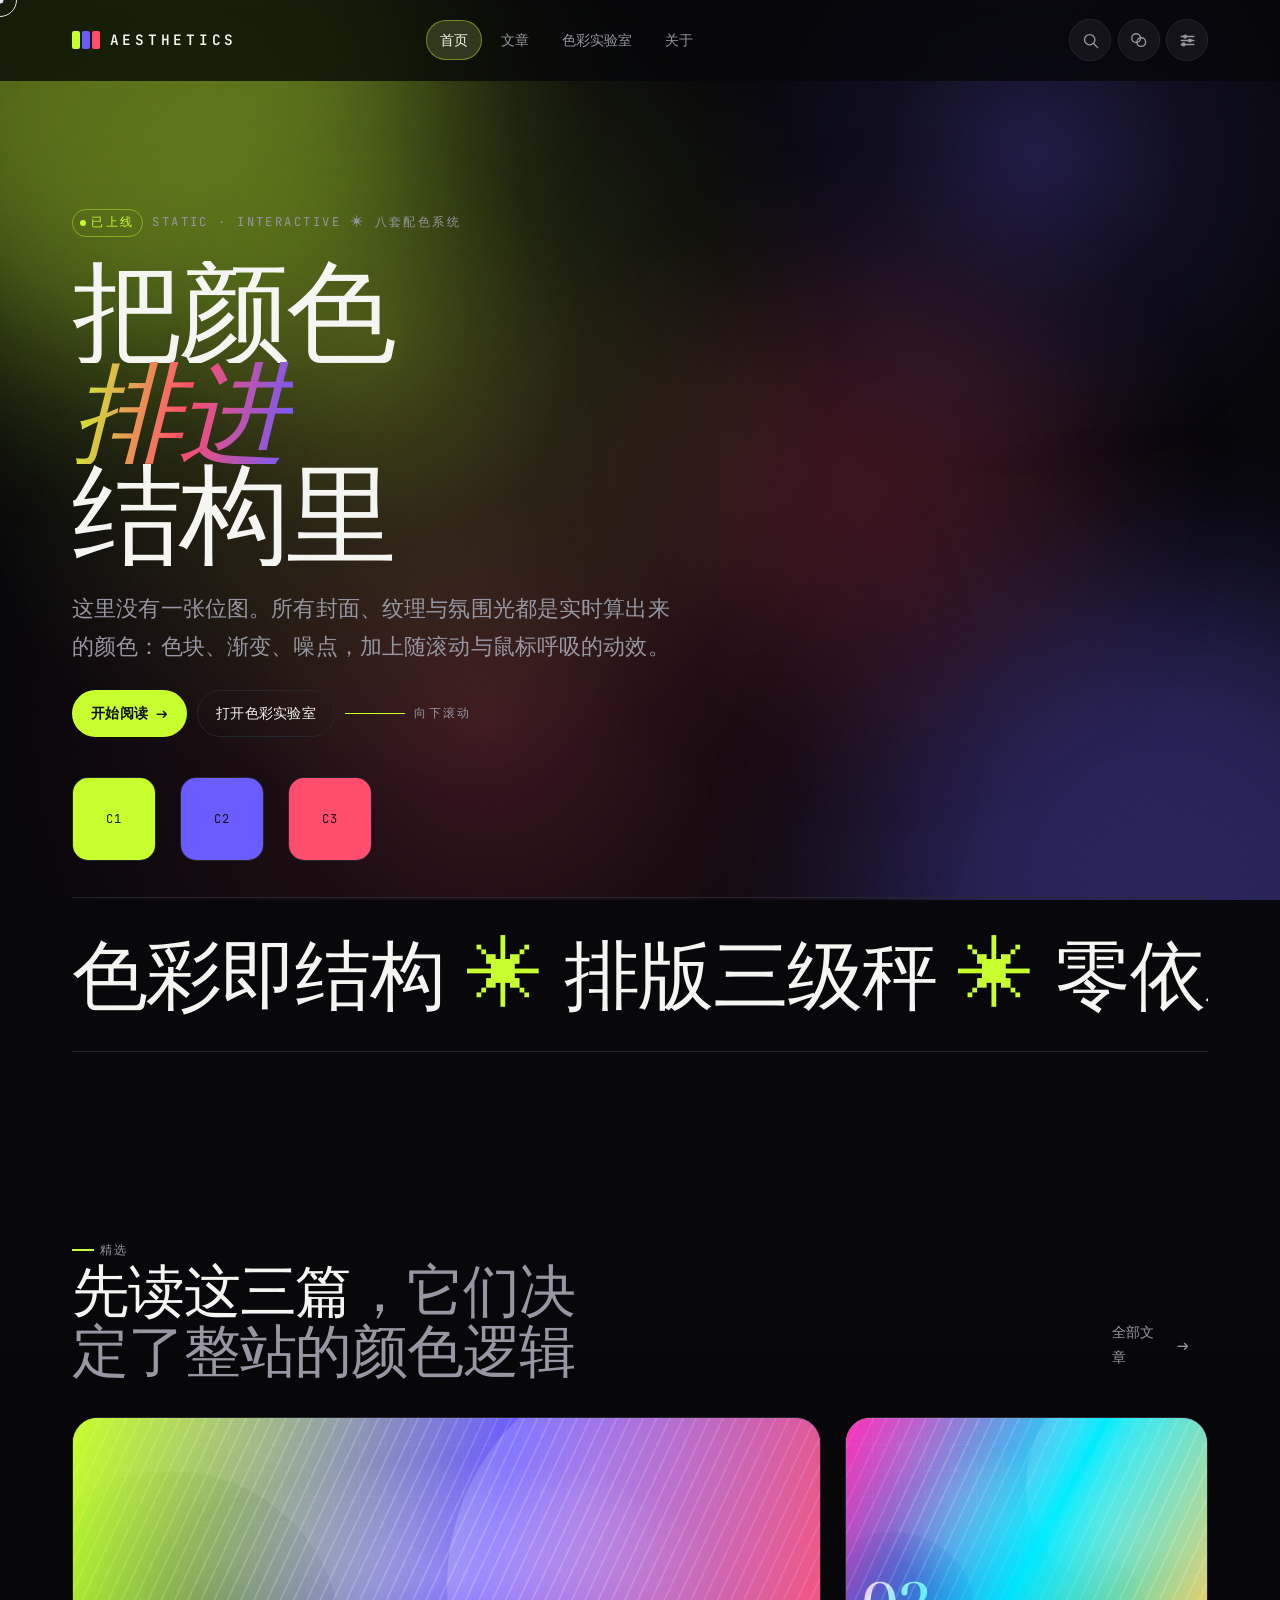
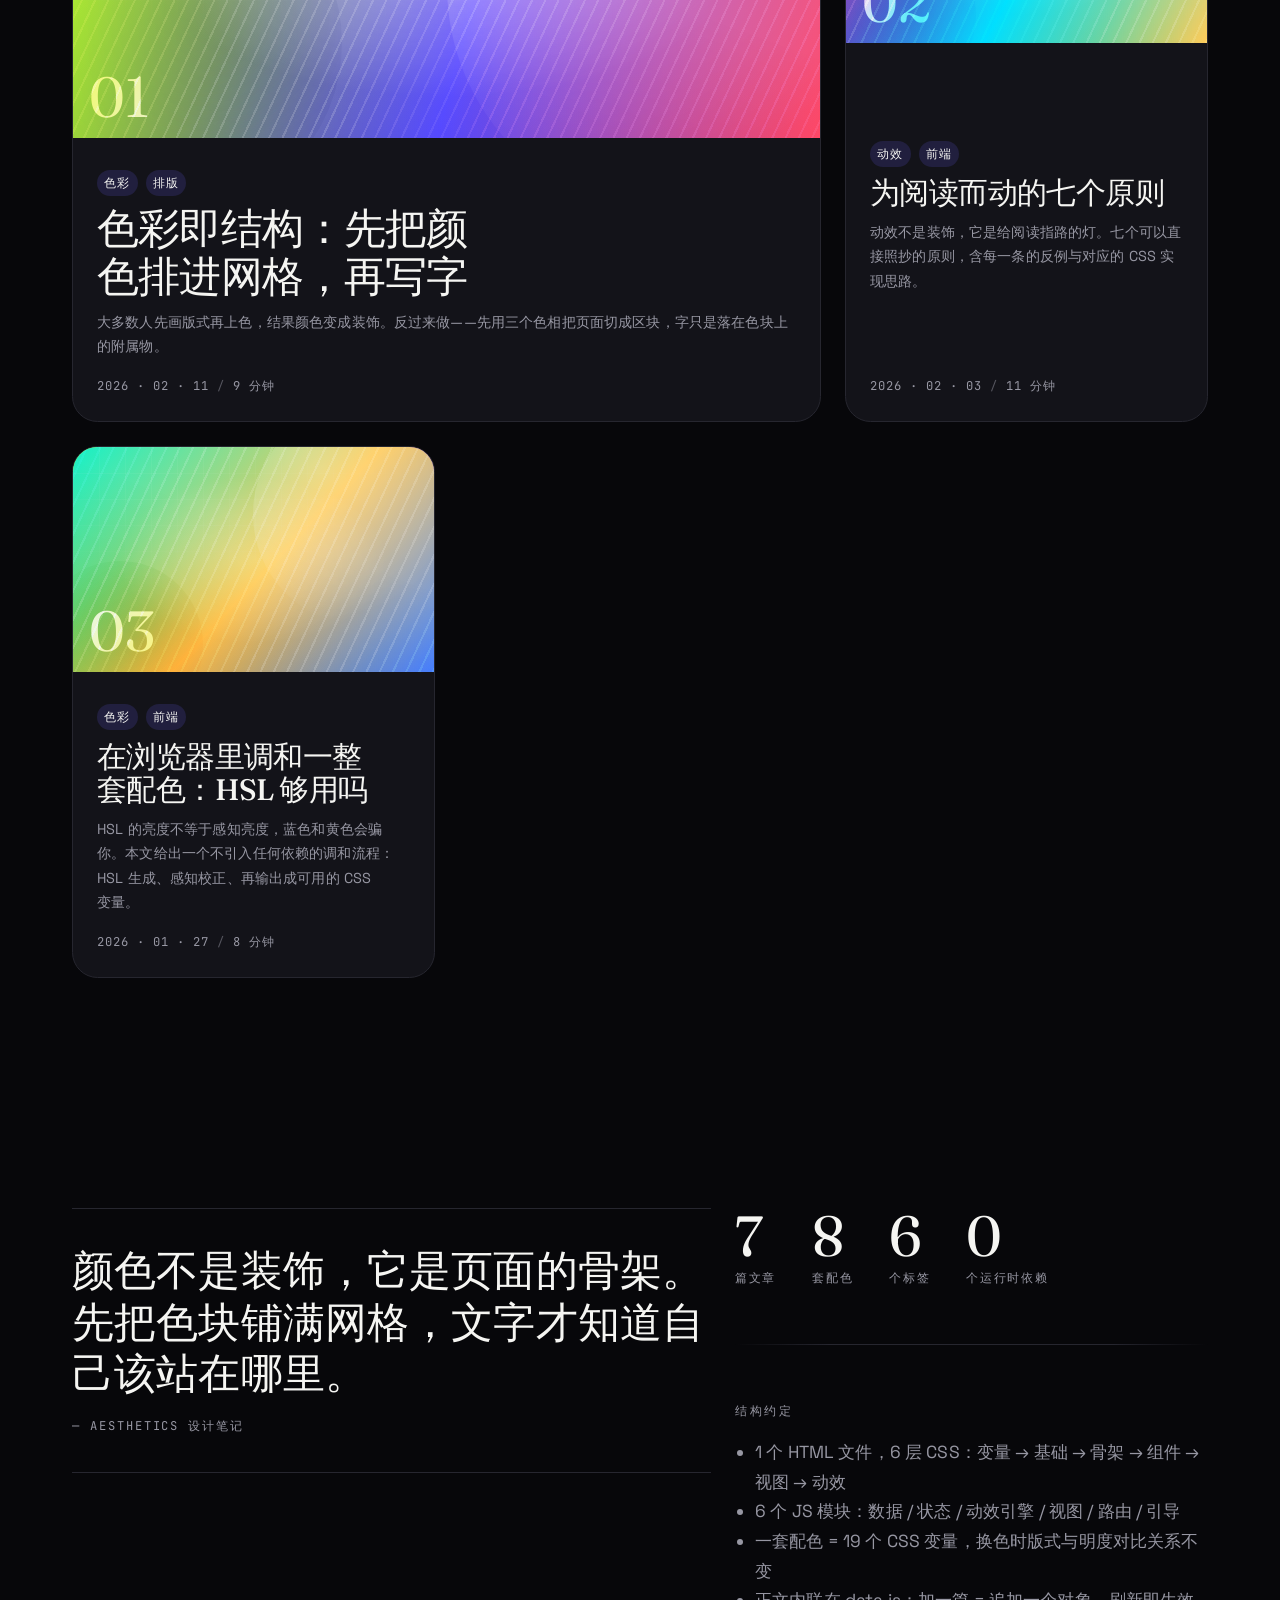
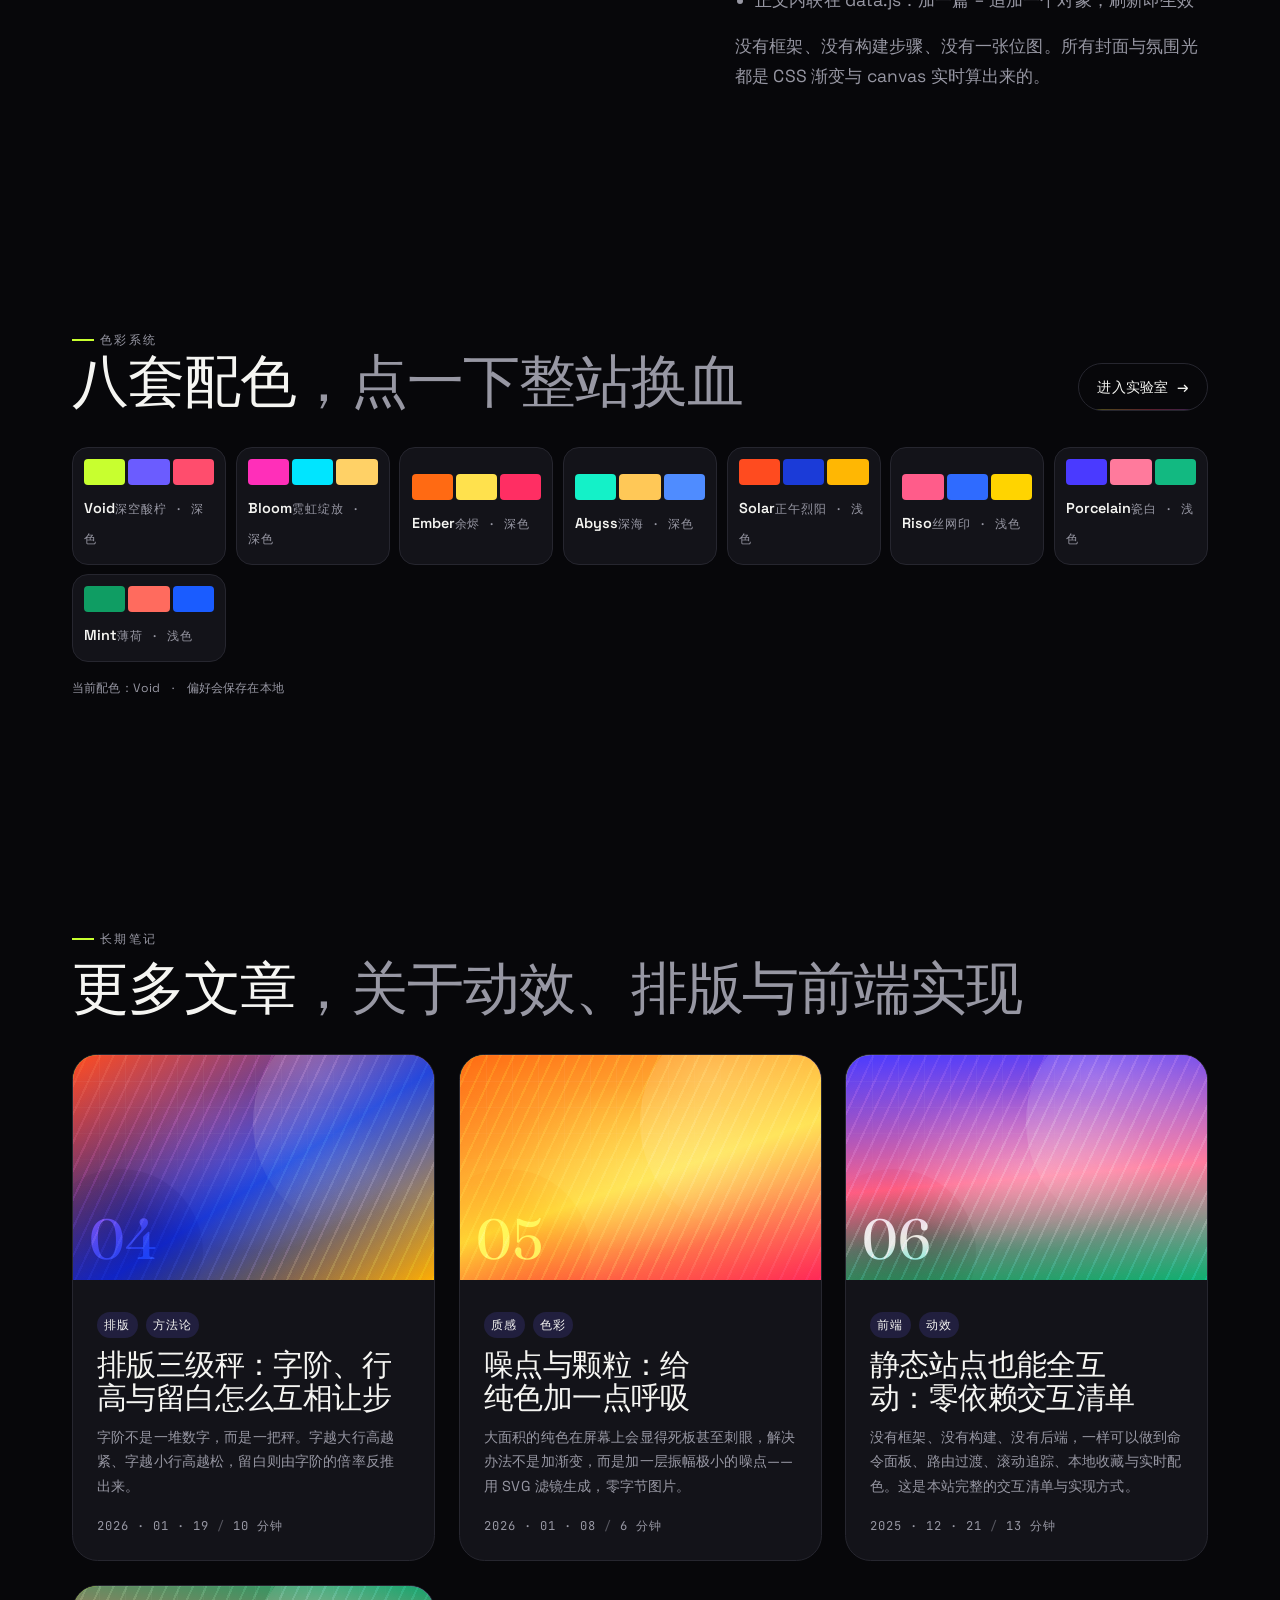
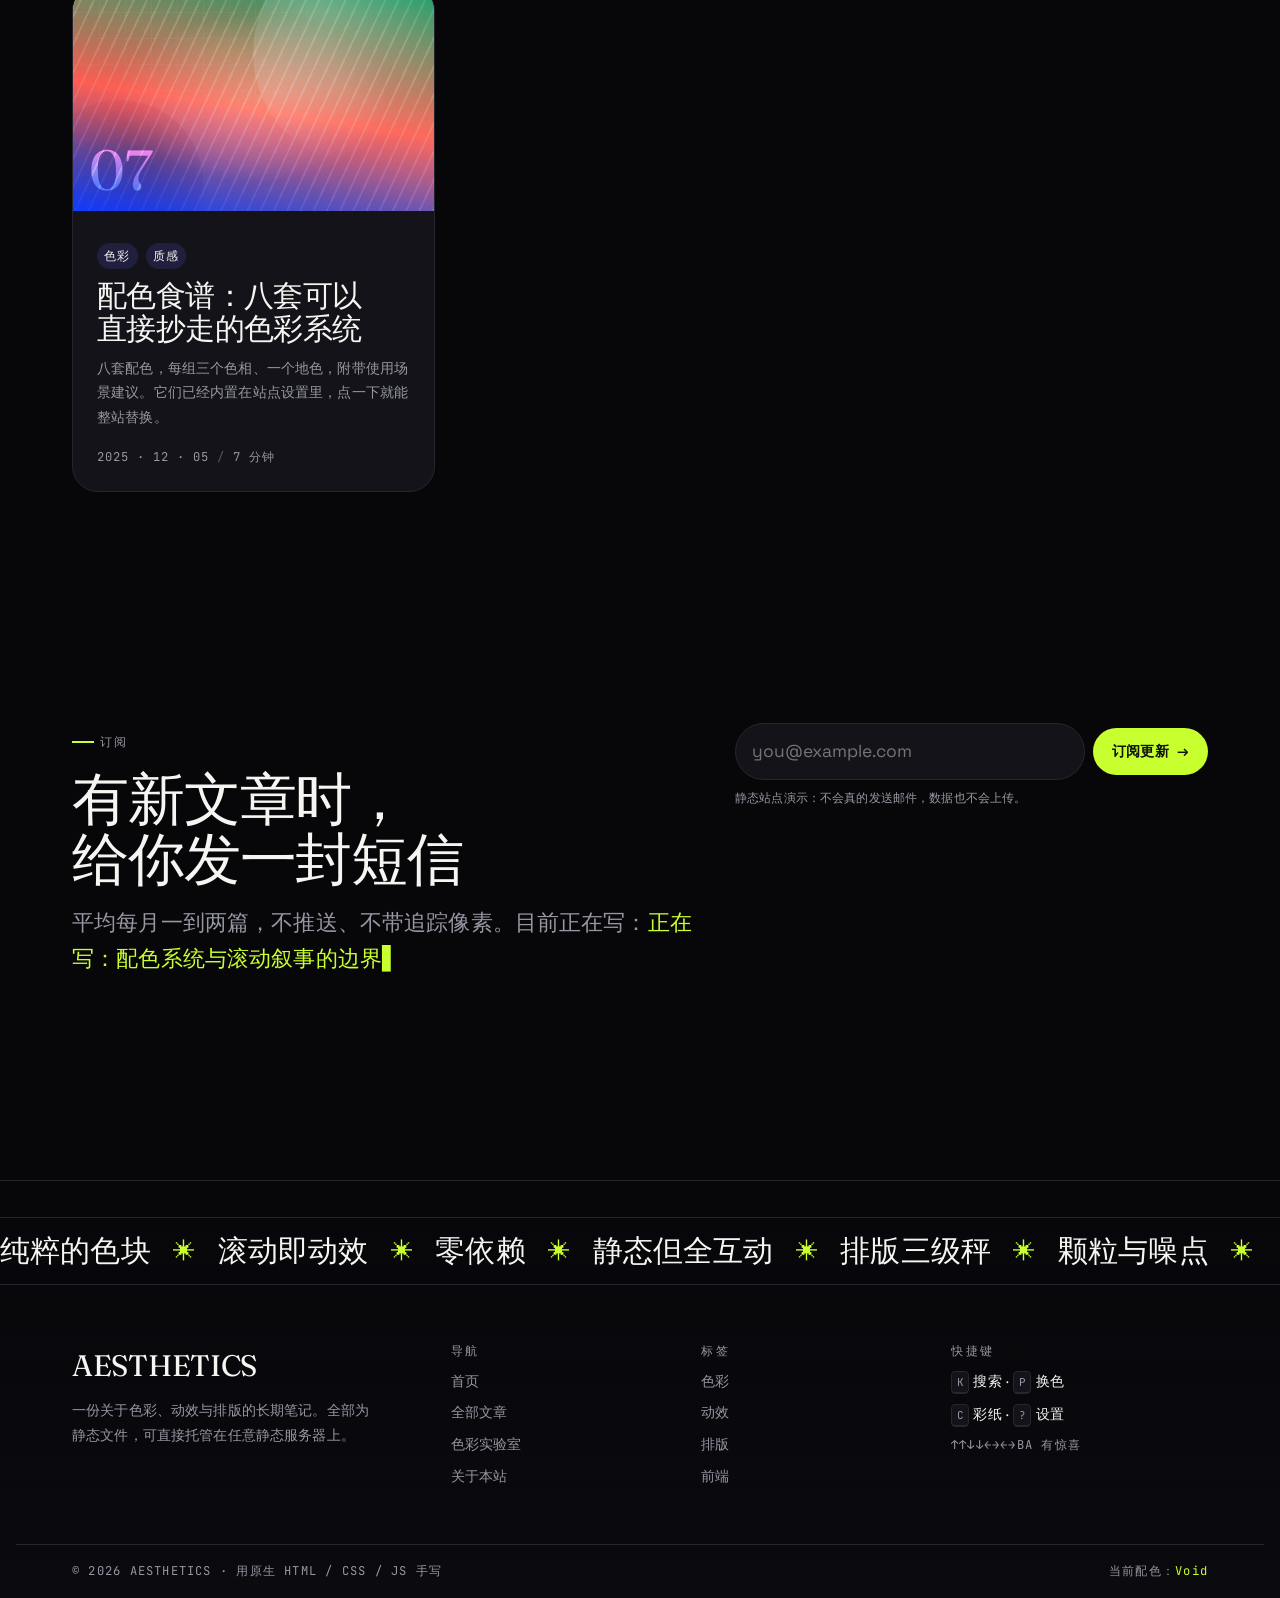
==== commit 6716f009: "content: 去掉编造的数字，换成能对上的事实；字体不再阻塞首屏 内容（把「好看但站不住」的数字都换掉）： - 首页：删掉「总体积 0KB」占位与三条自造的占比条   （HTML 38% / CS" ====
--- a/index.html
+++ b/index.html
@@ -13,7 +13,10 @@
 <link rel="icon" href="data:image/svg+xml,%3Csvg xmlns='http://www.w3.org/2000/svg' viewBox='0 0 32 32'%3E%3Crect width='32' height='32' rx='8' fill='%2307070a'/%3E%3Ccircle cx='11' cy='11' r='5' fill='%23c8ff2f'/%3E%3Ccircle cx='21' cy='16' r='5' fill='%236b5cff'/%3E%3Ccircle cx='14' cy='22' r='5' fill='%23ff4d6d'/%3E%3C/svg%3E">
 <link rel="preconnect" href="https://fonts.googleapis.com">
 <link rel="preconnect" href="https://fonts.gstatic.com" crossorigin>
-<link href="https://fonts.googleapis.com/css2?family=Fraunces:opsz,wght@9..144,300..900&family=Space+Grotesk:wght@300..700&family=JetBrains+Mono:wght@400..700&display=swap" rel="stylesheet">
+<!-- 字体不阻塞渲染：先用系统字体画出来，字体到了再切换（display=swap）；
+     取不到（离线、或 Google Fonts 打不开）也不影响页面可用与可读 -->
+<link rel="stylesheet" href="https://fonts.googleapis.com/css2?family=Fraunces:opsz,wght@9..144,300..900&family=Space+Grotesk:wght@300..700&family=JetBrains+Mono:wght@400..700&display=swap" media="print" onload="this.media='all'">
+<noscript><link rel="stylesheet" href="https://fonts.googleapis.com/css2?family=Fraunces:opsz,wght@9..144,300..900&family=Space+Grotesk:wght@300..700&family=JetBrains+Mono:wght@400..700&display=swap"></noscript>
 <link rel="stylesheet" href="assets/css/tokens.css">
 <link rel="stylesheet" href="assets/css/base.css">
 <link rel="stylesheet" href="assets/css/layout.css">
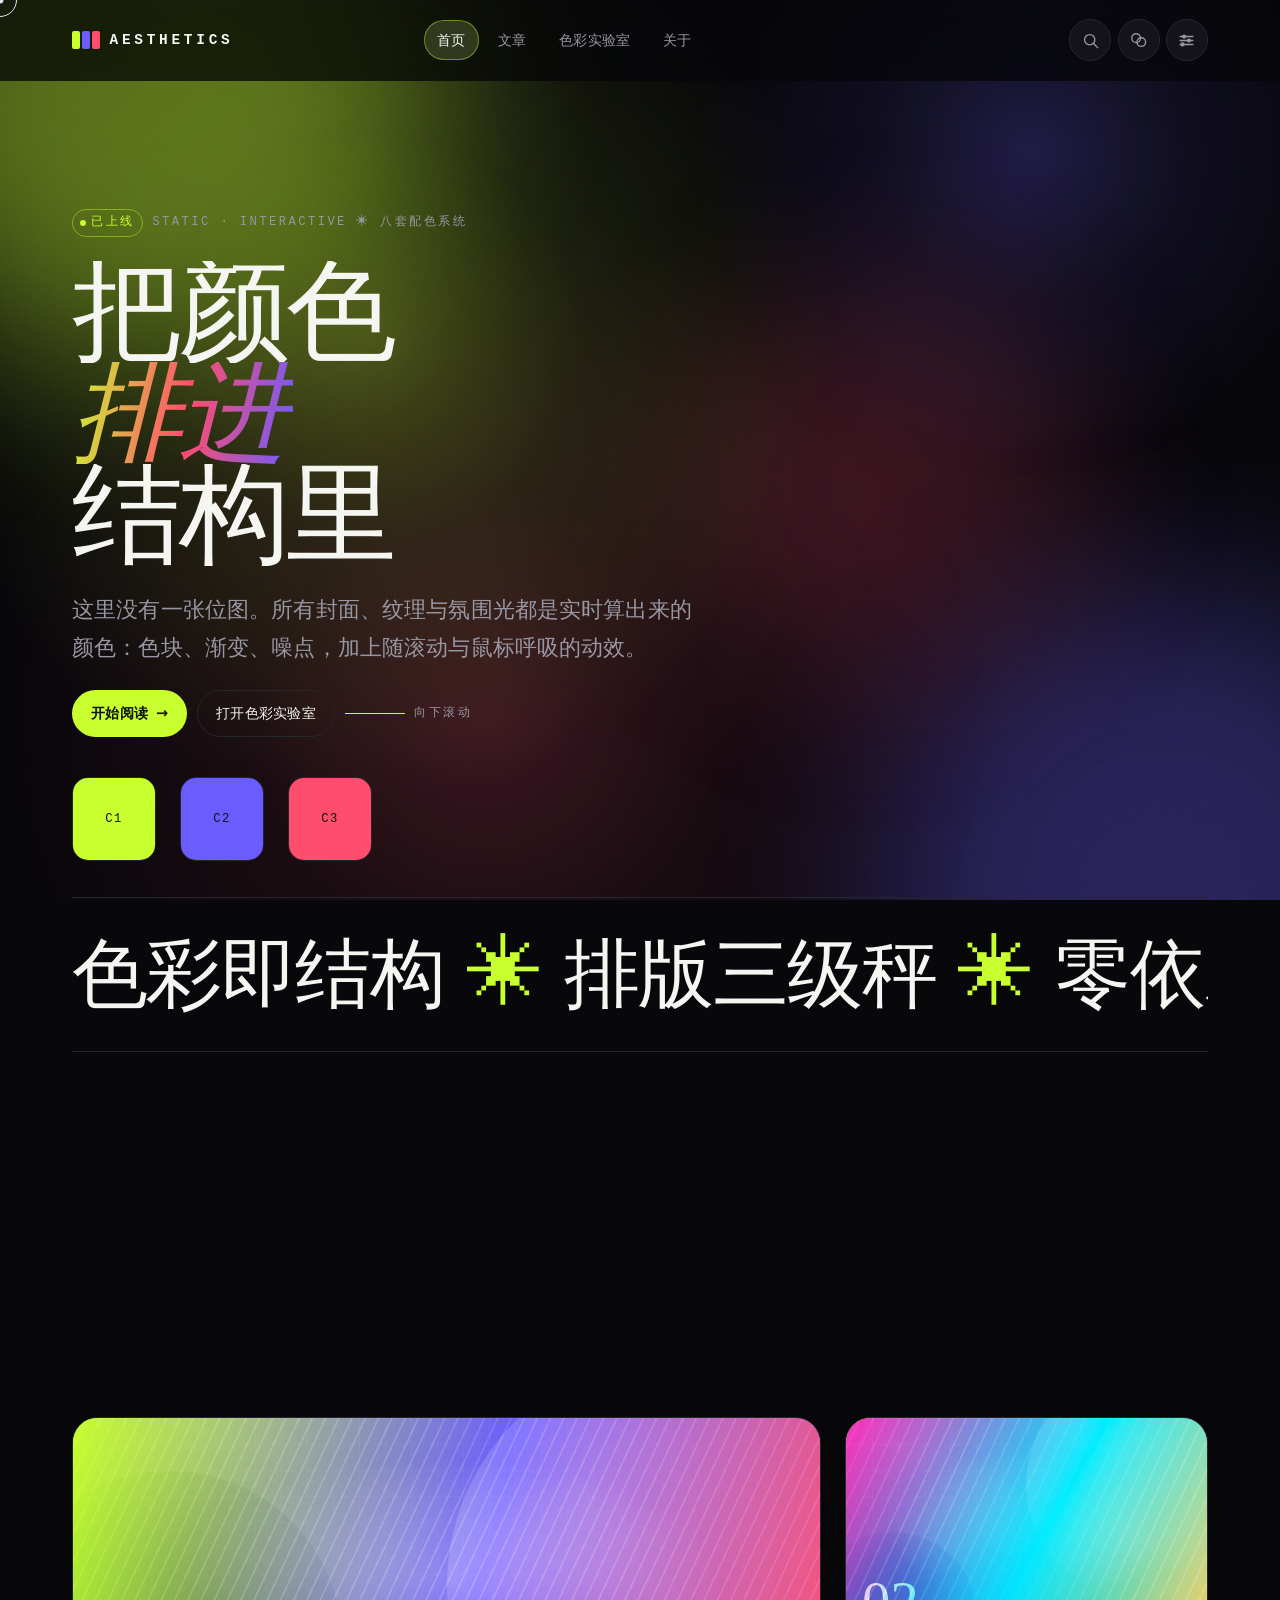
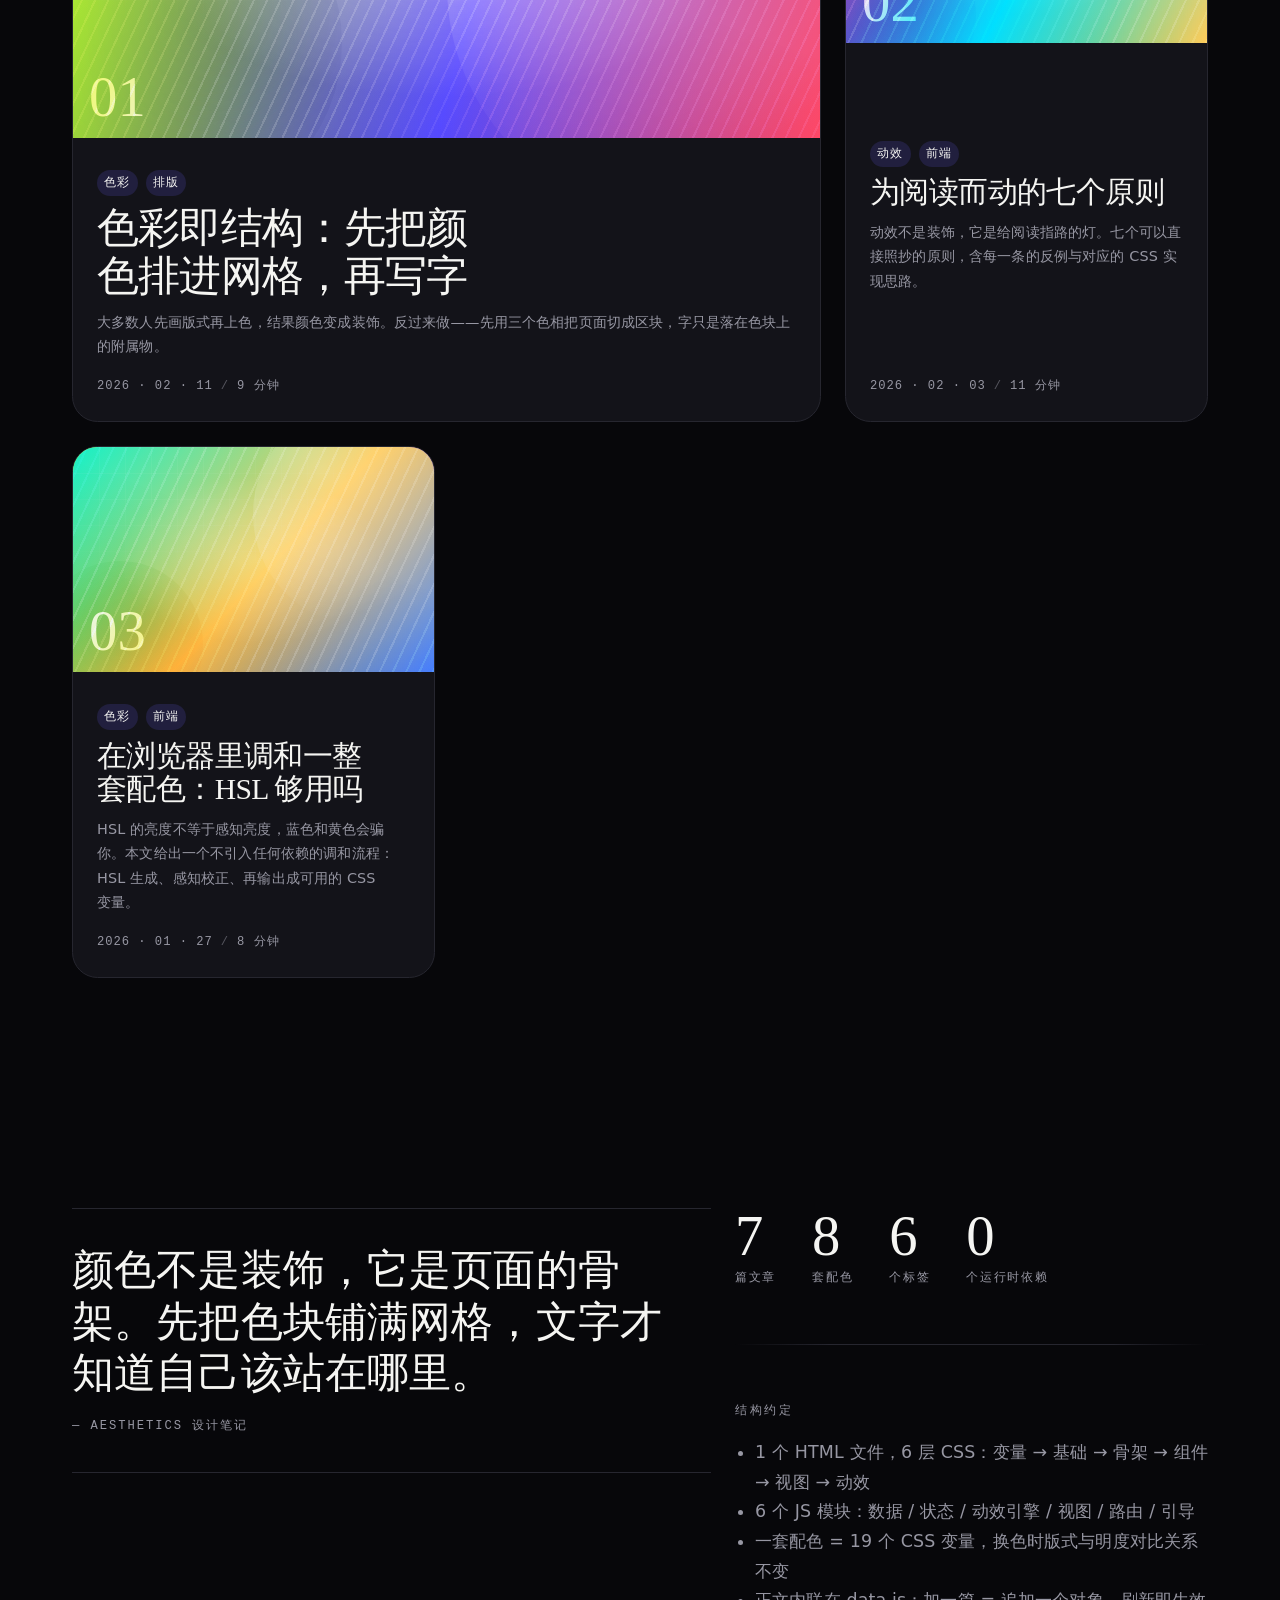
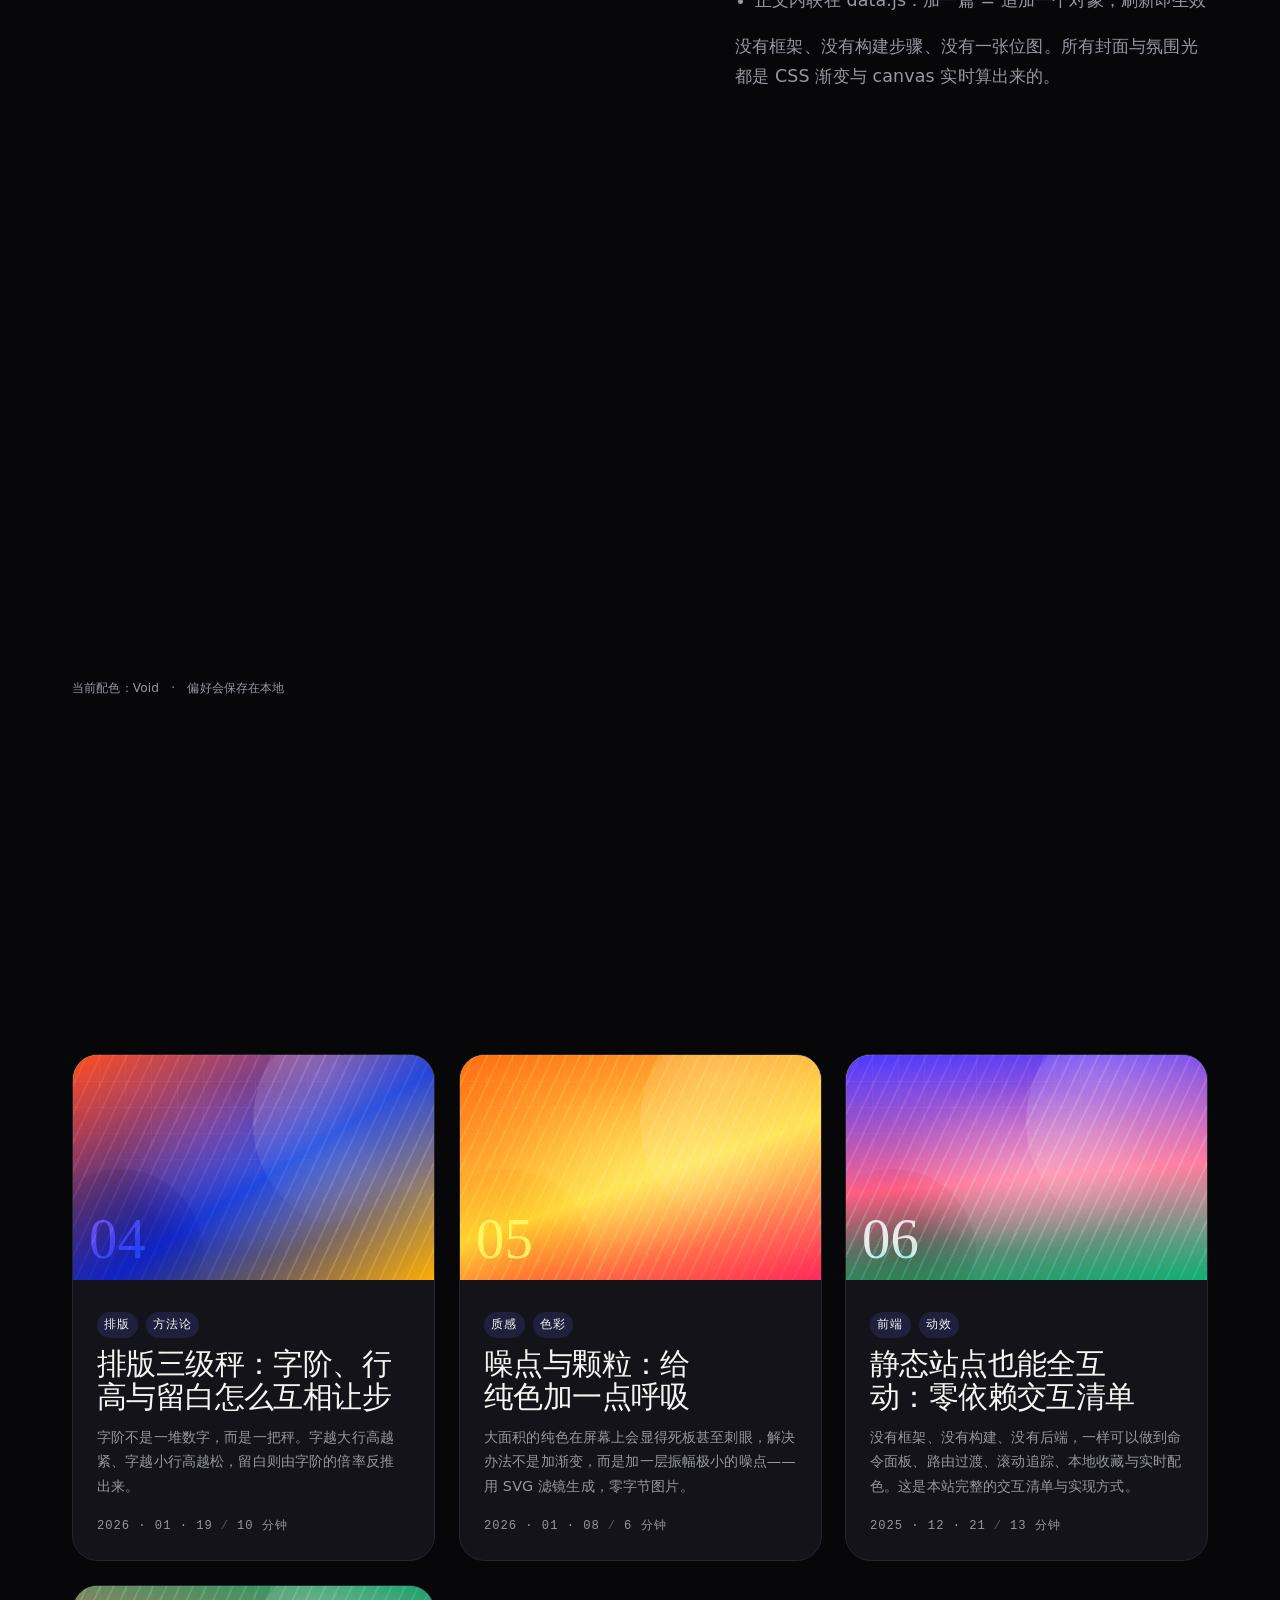
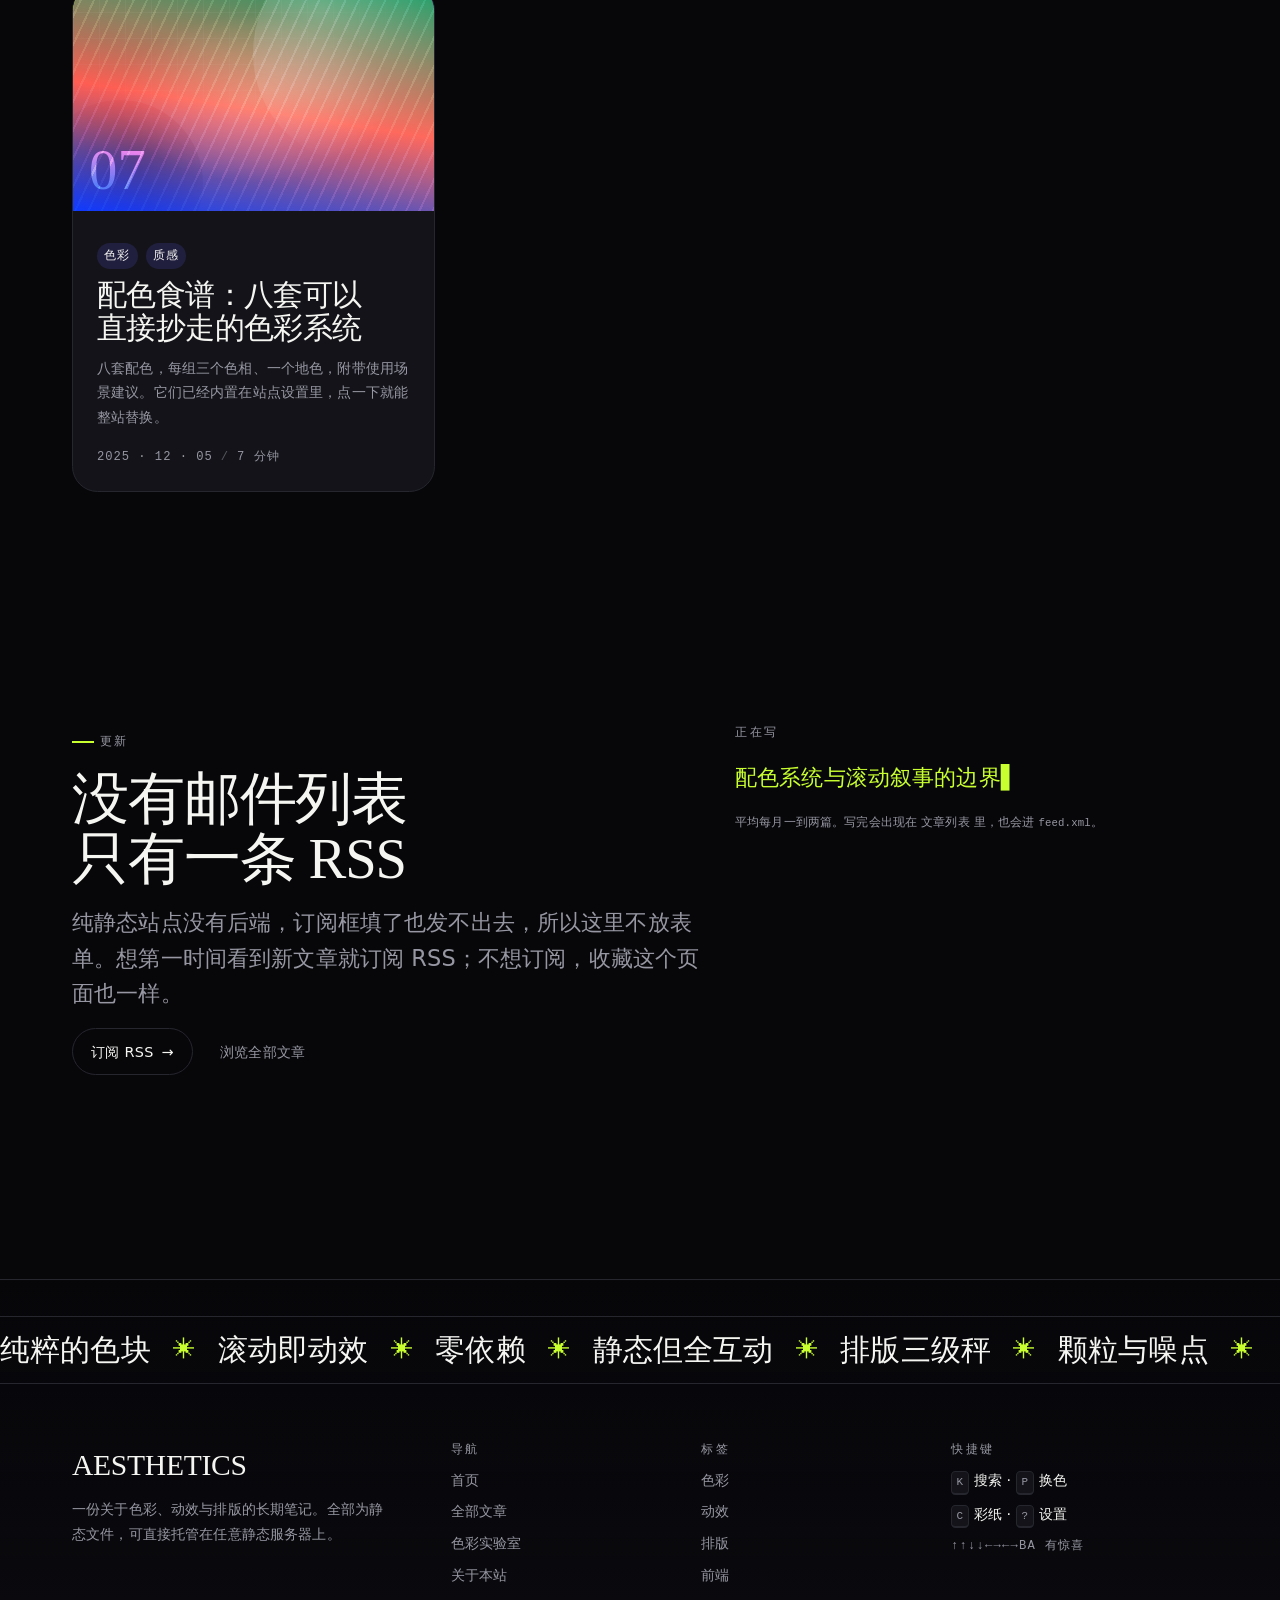
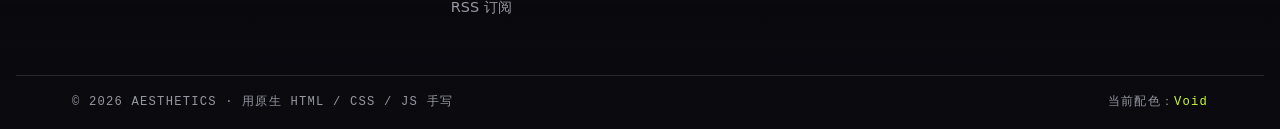
==== commit 4a437dda: "content+feat: 系统字体取代外链字体、假订阅改 RSS、归档已读进度与代码着色 内容收敛（去掉站不住的东西）： - 删除首页与关于页的订阅表单及其中止在演示的内联脚本（纯静态站点发不出邮件" ====
--- a/index.html
+++ b/index.html
@@ -11,12 +11,11 @@
 <meta property="og:description" content="色彩即结构。八套配色系统、滚动动效、色彩实验室。">
 <meta property="og:type" content="website">
 <link rel="icon" href="data:image/svg+xml,%3Csvg xmlns='http://www.w3.org/2000/svg' viewBox='0 0 32 32'%3E%3Crect width='32' height='32' rx='8' fill='%2307070a'/%3E%3Ccircle cx='11' cy='11' r='5' fill='%23c8ff2f'/%3E%3Ccircle cx='21' cy='16' r='5' fill='%236b5cff'/%3E%3Ccircle cx='14' cy='22' r='5' fill='%23ff4d6d'/%3E%3C/svg%3E">
-<link rel="preconnect" href="https://fonts.googleapis.com">
-<link rel="preconnect" href="https://fonts.gstatic.com" crossorigin>
-<!-- 字体不阻塞渲染：先用系统字体画出来，字体到了再切换（display=swap）；
-     取不到（离线、或 Google Fonts 打不开）也不影响页面可用与可读 -->
-<link rel="stylesheet" href="https://fonts.googleapis.com/css2?family=Fraunces:opsz,wght@9..144,300..900&family=Space+Grotesk:wght@300..700&family=JetBrains+Mono:wght@400..700&display=swap" media="print" onload="this.media='all'">
-<noscript><link rel="stylesheet" href="https://fonts.googleapis.com/css2?family=Fraunces:opsz,wght@9..144,300..900&family=Space+Grotesk:wght@300..700&family=JetBrains+Mono:wght@400..700&display=swap"></noscript>
+<!-- 全站只用系统字体栈（见 tokens.css）：不请求任何外部资源，国内可直连、离线也能用。
+     想换回 Fraunces / Space Grotesk / JetBrains Mono，把下面这行放回 head 里，
+     并在 tokens.css 的 --font-* 最前面接上对应字体名即可：
+     <link rel="stylesheet" href="https://fonts.googleapis.com/css2?family=Fraunces:opsz,wght@9..144,300..900&family=Space+Grotesk:wght@300..700&family=JetBrains+Mono:wght@400..700&display=swap"> -->
+<link rel="alternate" type="application/rss+xml" title="AESTHETICS 全部文章" href="feed.xml">
 <link rel="stylesheet" href="assets/css/tokens.css">
 <link rel="stylesheet" href="assets/css/base.css">
 <link rel="stylesheet" href="assets/css/layout.css">
@@ -126,6 +125,7 @@
       <a href="#/archive">全部文章</a>
       <a href="#/lab">色彩实验室</a>
       <a href="#/about">关于本站</a>
+      <a href="feed.xml">RSS 订阅</a>
     </div>
     <div class="footer-col">
       <p class="mono-label">标签</p>
--- a/assets/css/tokens.css
+++ b/assets/css/tokens.css
@@ -5,9 +5,13 @@
 
 :root {
   /* 字体 ------------------------------------------------------------------ */
-  --font-display: "Fraunces", "Songti SC", Georgia, "Times New Roman", serif;
-  --font-sans: "Space Grotesk", "PingFang SC", "Noto Sans SC", system-ui, -apple-system, "Segoe UI", sans-serif;
-  --font-mono: "JetBrains Mono", "SFMono-Regular", Menlo, Consolas, monospace;
+  /* 字体：只用系统字体栈，不请求任何外部字体文件（换回 Web 字体见 index.html 顶部注释）
+     ── display：标题用衬线。Latin 交给 Georgia，中文交给各平台的宋体系
+     ── sans：正文。Latin 交给 system-ui，中文按 PingFang → HarmonyOS → Noto → 雅黑 顺序回落
+     ── mono：等宽标签与代码 */
+  --font-display: Georgia, "Times New Roman", "Songti SC", "Noto Serif SC", "Source Han Serif SC", STSong, SimSun, serif;
+  --font-sans: system-ui, -apple-system, "Segoe UI", Roboto, "PingFang SC", "HarmonyOS Sans SC", "Noto Sans SC", "Microsoft YaHei", sans-serif;
+  --font-mono: ui-monospace, "SFMono-Regular", "JetBrains Mono", Menlo, Consolas, "Liberation Mono", monospace;
 
   /* 字阶（流体排版） ------------------------------------------------------ */
   --step--2: clamp(0.7rem, 0.68rem + 0.1vw, 0.76rem);
--- a/assets/css/base.css
+++ b/assets/css/base.css
@@ -313,6 +313,9 @@
 .prose .tok-key { color: var(--c2); }
 .prose .tok-val { color: var(--c3); }
 .prose .tok-com { color: var(--text-dim); font-style: italic; }
+.prose .tok-str { color: var(--c3); }
+.prose .tok-num { color: var(--c1); }
+.prose .tok-fn { color: var(--text); font-weight: 500; }
 
 /* 质感层：颗粒 + 氛围光 --------------------------------------------------- */
 .grain {
--- a/assets/css/components.css
+++ b/assets/css/components.css
@@ -207,6 +207,25 @@
 
 .card-feature .card-title { font-size: var(--step-3); }
 .card-feature .card-media { aspect-ratio: 21 / 9; }
+
+/* 已读进度（阅读位置只记在本地，归档页显示） ---------------------------- */
+.read-track {
+  position: absolute;
+  inset: 0 0 auto 0;
+  height: 2px;
+  z-index: 4;
+  pointer-events: none;
+  background: color-mix(in srgb, var(--c1) 18%, transparent);
+}
+.read-track > span { display: block; height: 100%; background: var(--c1); }
+.read-flag {
+  display: inline-flex;
+  align-items: center;
+  gap: 0.35em;
+  margin-left: auto;
+  color: var(--c1);
+}
+.read-flag i { width: 6px; height: 6px; border-radius: 50%; background: var(--c1); flex: 0 0 auto; }
 
 /* 封面（纯 CSS 生成，无位图） -------------------------------------------- */
 .cover-art {
@@ -691,15 +710,6 @@
 .input:focus { outline: none; border-color: var(--c1); box-shadow: 0 0 0 4px var(--c1-soft); }
 .input.is-error { border-color: var(--c3); }
 .form-note { font-size: var(--step--2); color: var(--text-dim); }
-.subscribe { display: flex; flex-wrap: wrap; gap: 0.5rem; align-items: center; }
-.subscribe .input { flex: 1 1 14rem; }
-.form-success {
-  display: flex;
-  align-items: center;
-  gap: 0.6rem;
-  color: var(--c1);
-  font-size: var(--step--1);
-}
 
 /* 分隔与装饰 ------------------------------------------------------------- */
 .divider {
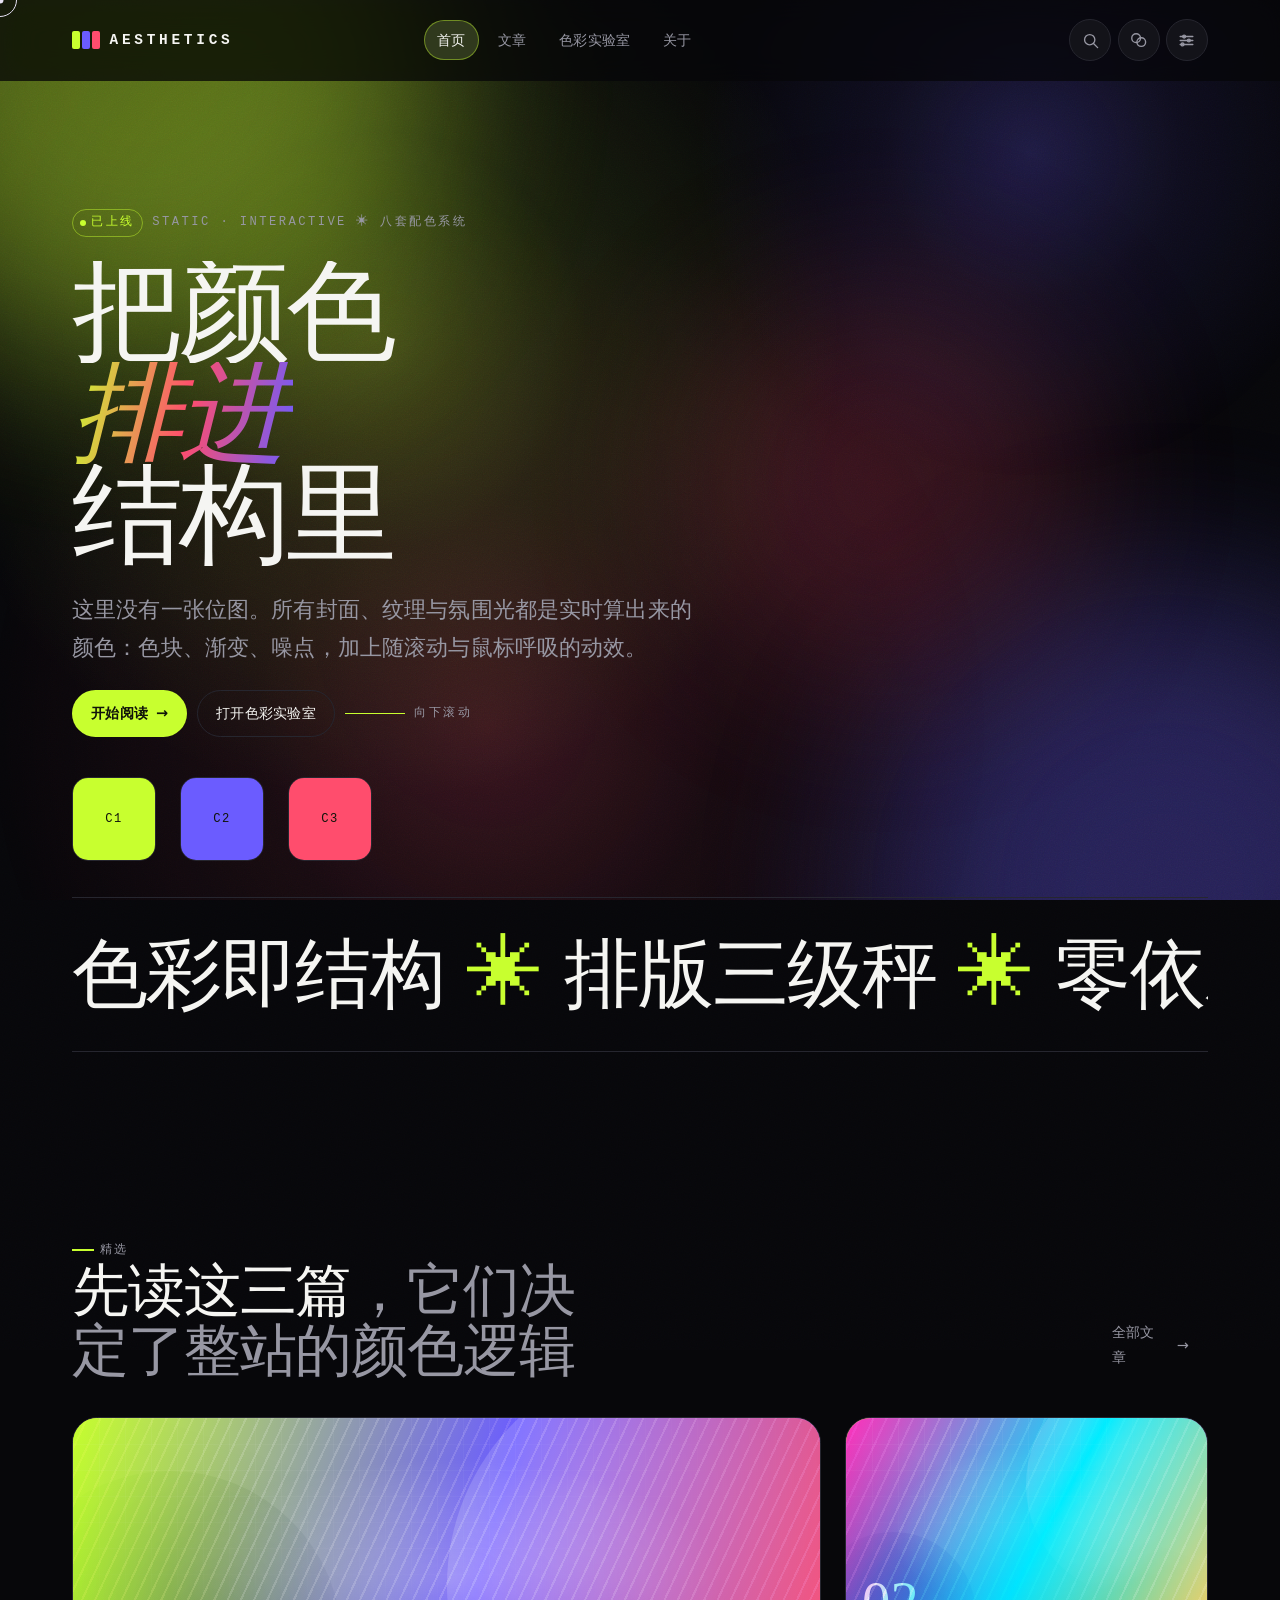
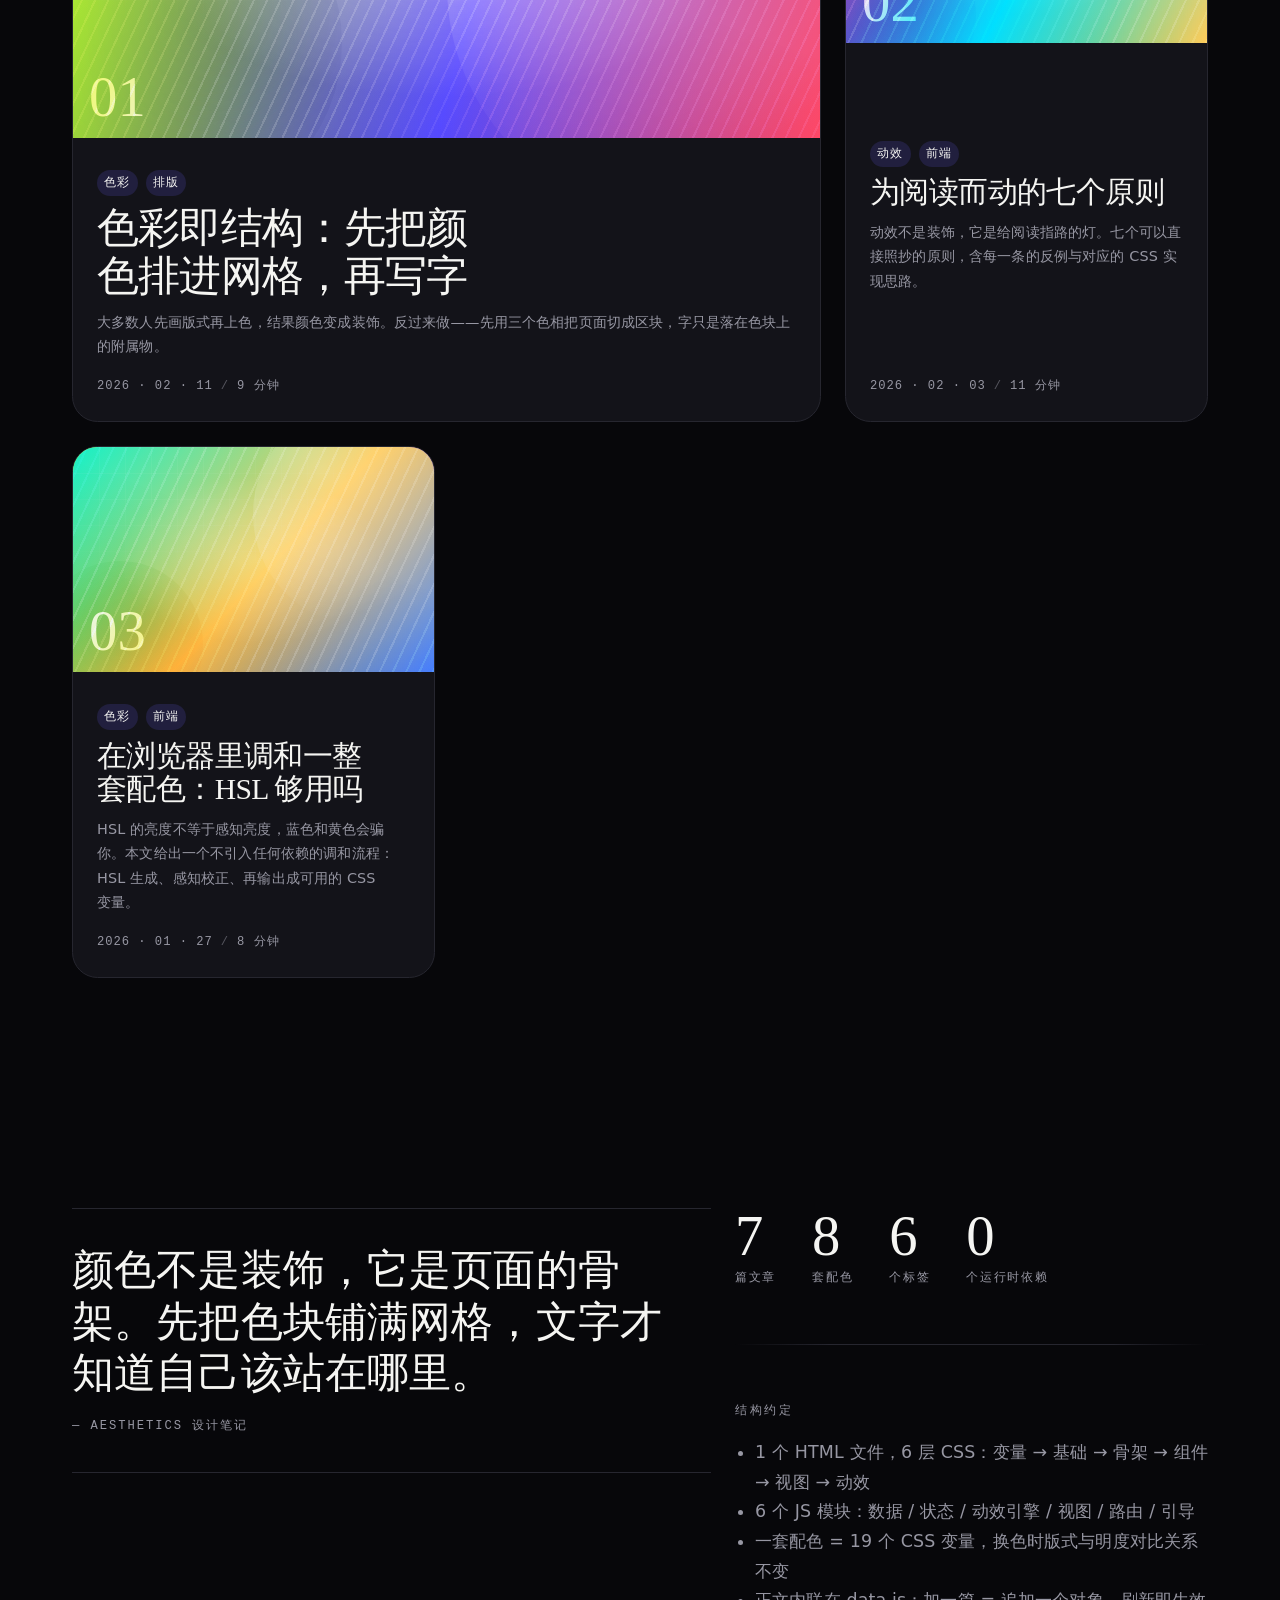
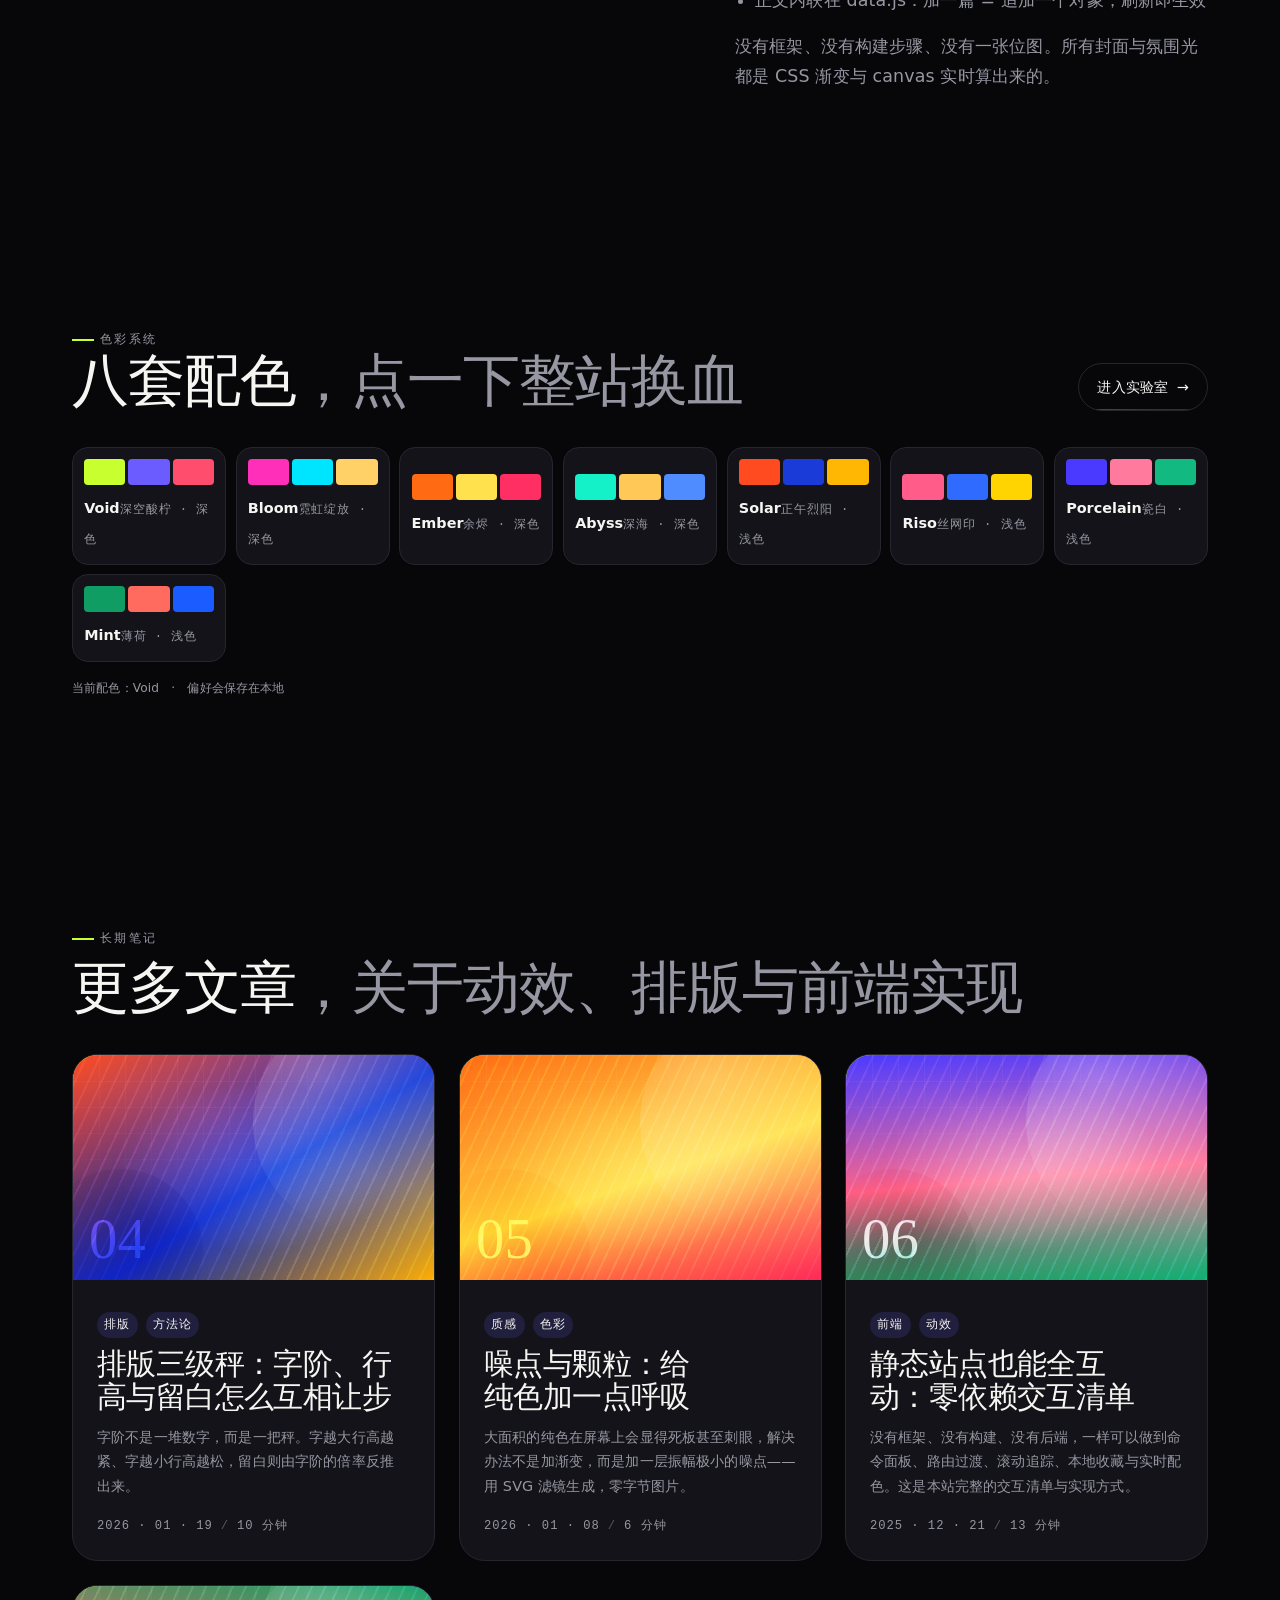
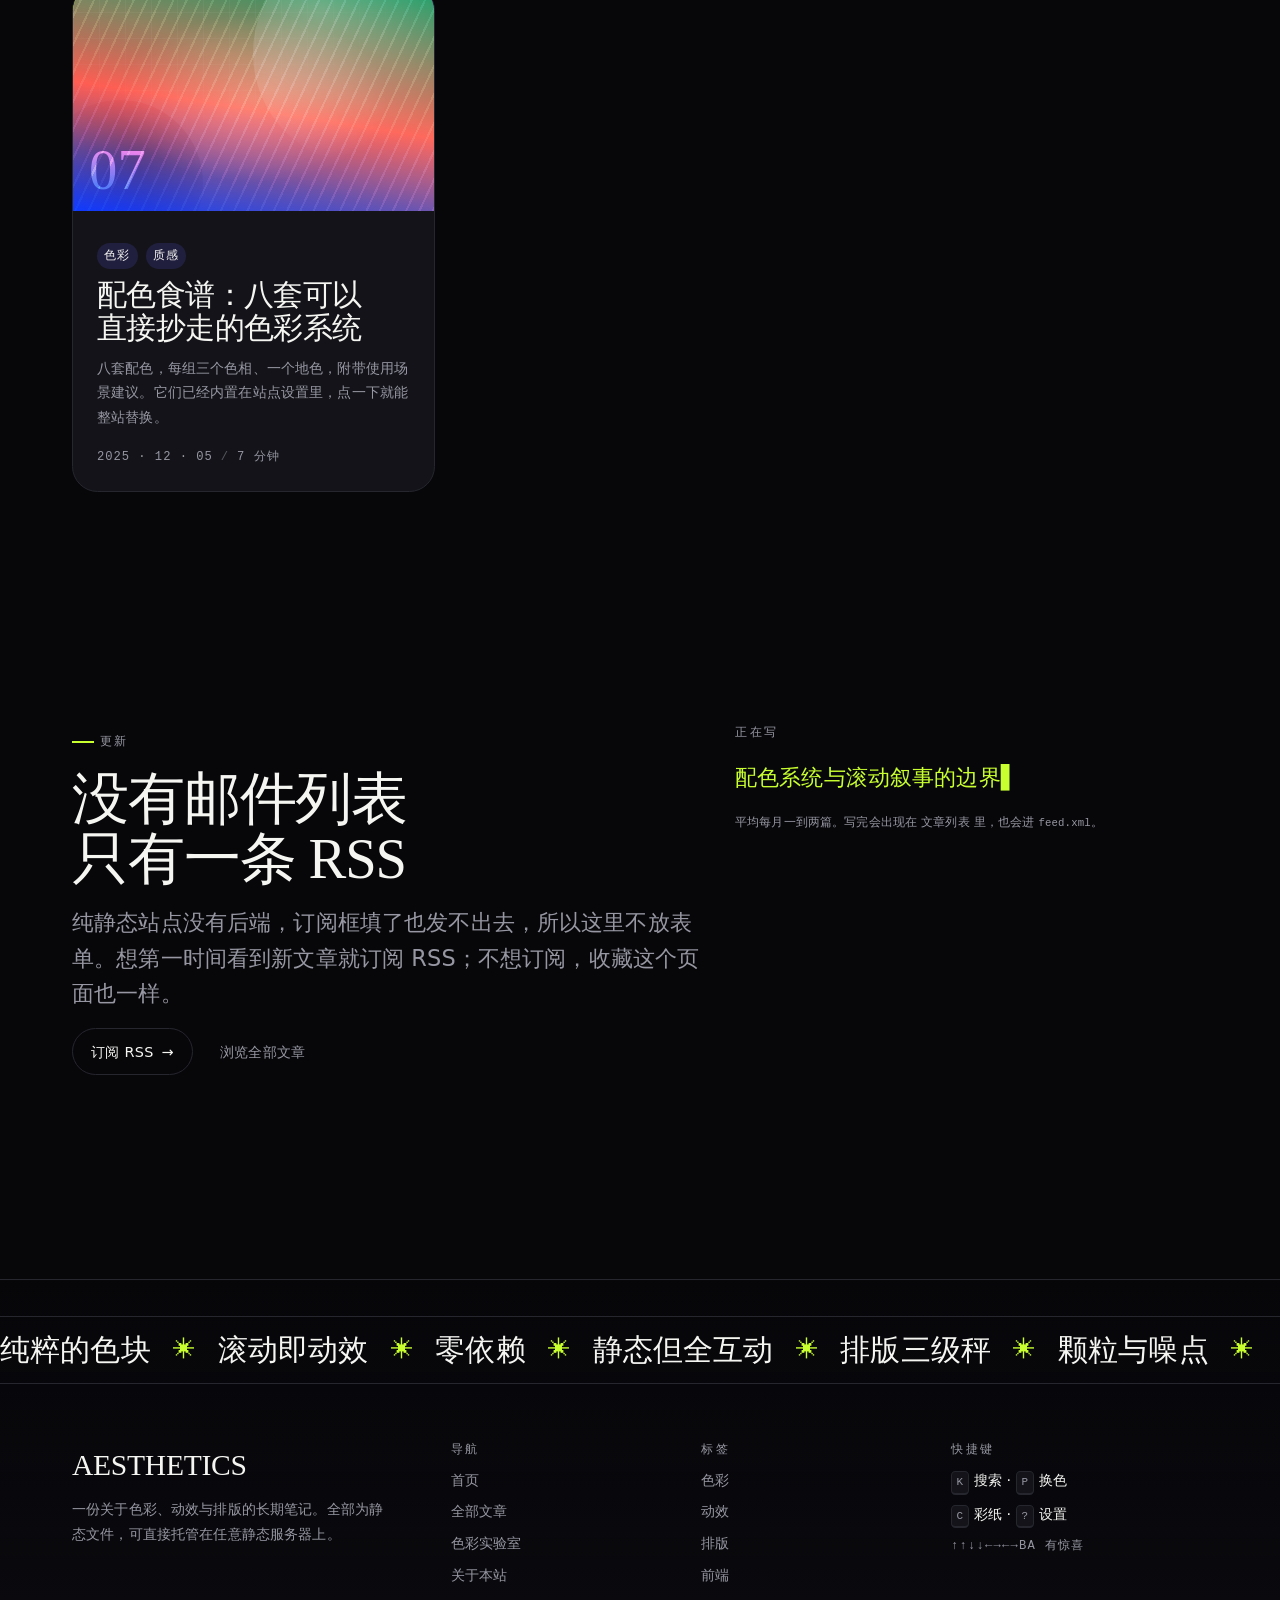
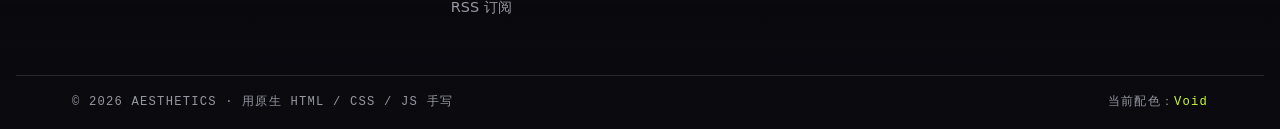
==== commit a700a6d5: "deploy: 域名改为 aeblog.wunai.top，补齐 Cloudflare Pages 配套 - feed.xml：14 处写死的 github.io 前缀全部换成 https://aeb" ====
--- a/index.html
+++ b/index.html
@@ -4,12 +4,16 @@
 <meta charset="utf-8">
 <meta name="viewport" content="width=device-width, initial-scale=1, viewport-fit=cover">
 <title>AESTHETICS — 纯粹色彩美学博客</title>
-<meta name="description" content="一个关于色彩、动效与排版的静态博客：八套配色系统、全互动式交互、零依赖前端。">
+<meta name="description" content="一个关于色彩、动效与排版的静态博客：八套配色系统、全互动式交互、零依赖、零外部请求。">
 <meta name="theme-color" content="#07070a" id="themeColor">
 <meta name="color-scheme" content="dark light">
+<!-- 部署在 Cloudflare Pages，域名 https://aeblog.wunai.top（下面两行 + feed.xml / sitemap.xml / robots.txt 是全部出现域名的地方）。
+     Hash 路由下所有 #/… 状态共享同一个文档，因此规范地址就是根地址。 -->
+<link rel="canonical" href="https://aeblog.wunai.top/">
 <meta property="og:title" content="AESTHETICS — 纯粹色彩美学">
 <meta property="og:description" content="色彩即结构。八套配色系统、滚动动效、色彩实验室。">
 <meta property="og:type" content="website">
+<meta property="og:url" content="https://aeblog.wunai.top/">
 <link rel="icon" href="data:image/svg+xml,%3Csvg xmlns='http://www.w3.org/2000/svg' viewBox='0 0 32 32'%3E%3Crect width='32' height='32' rx='8' fill='%2307070a'/%3E%3Ccircle cx='11' cy='11' r='5' fill='%23c8ff2f'/%3E%3Ccircle cx='21' cy='16' r='5' fill='%236b5cff'/%3E%3Ccircle cx='14' cy='22' r='5' fill='%23ff4d6d'/%3E%3C/svg%3E">
 <!-- 全站只用系统字体栈（见 tokens.css）：不请求任何外部资源，国内可直连、离线也能用。
      想换回 Fraunces / Space Grotesk / JetBrains Mono，把下面这行放回 head 里，
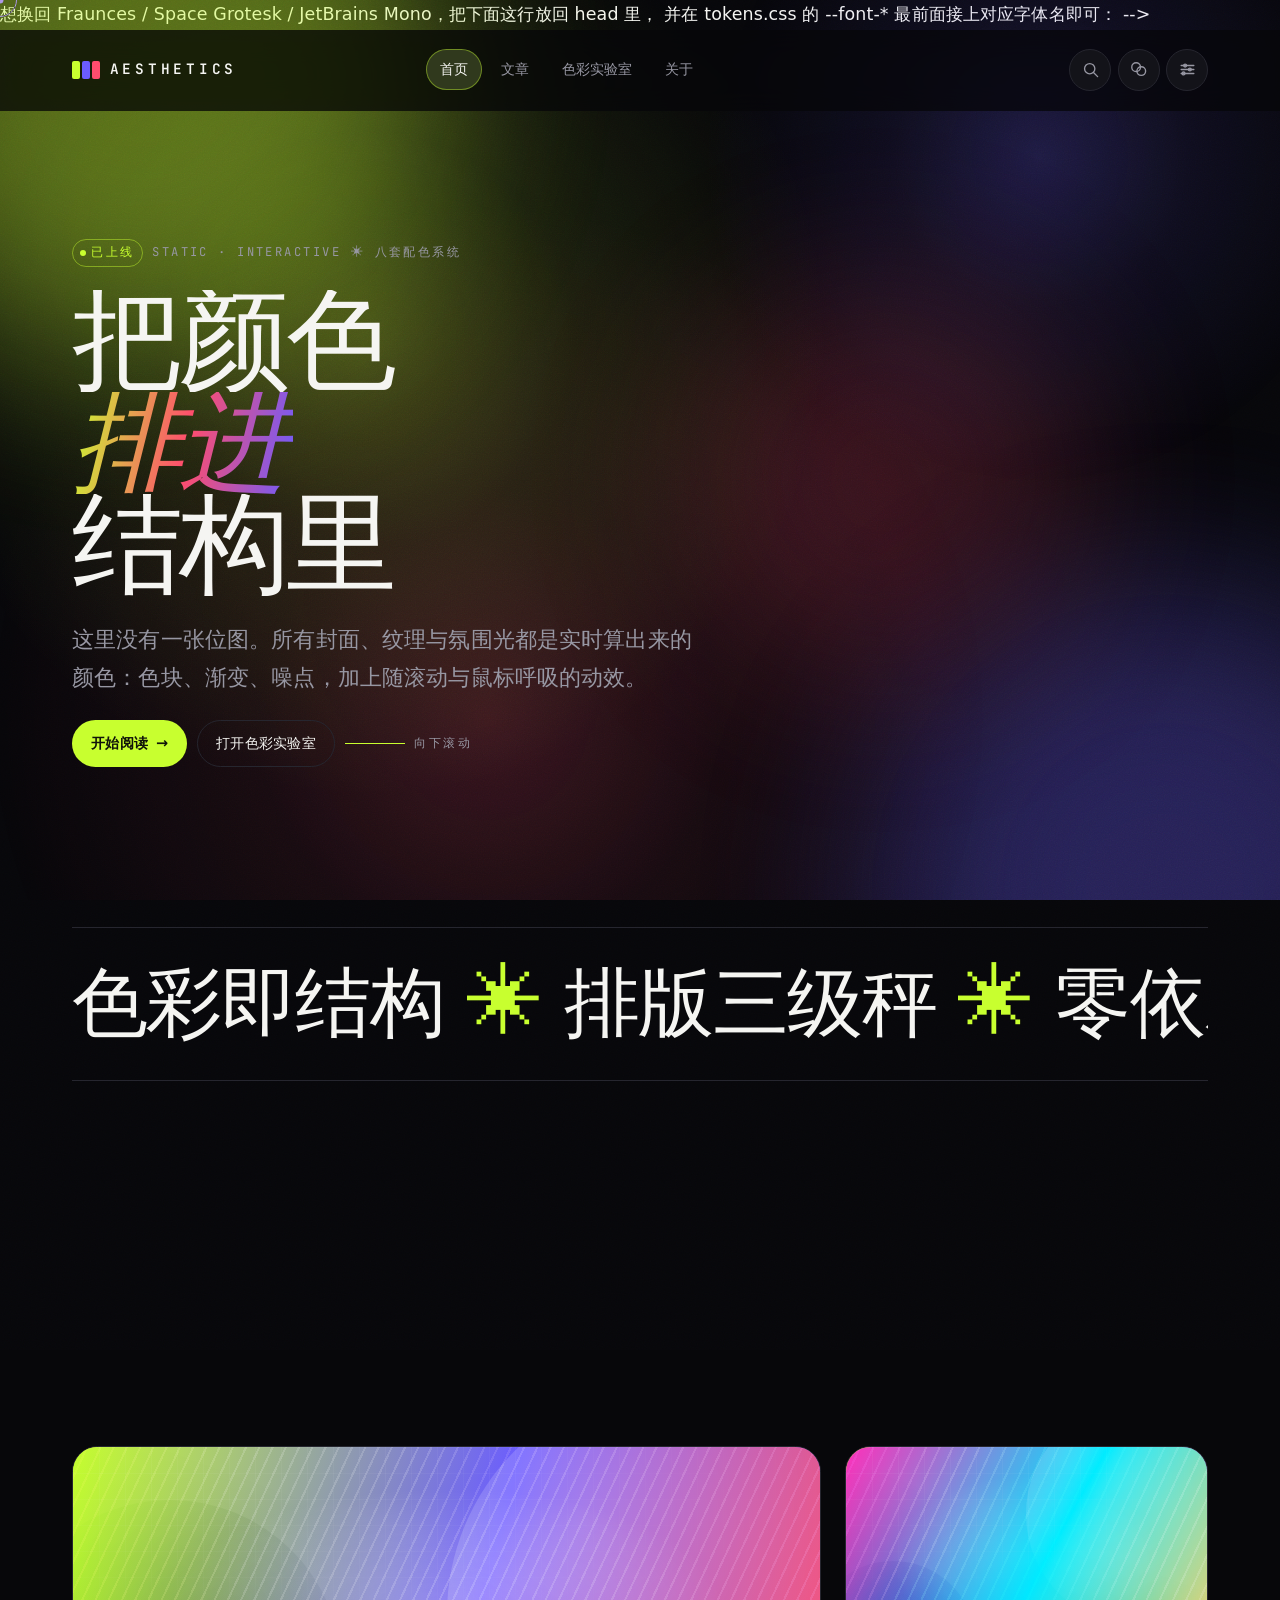
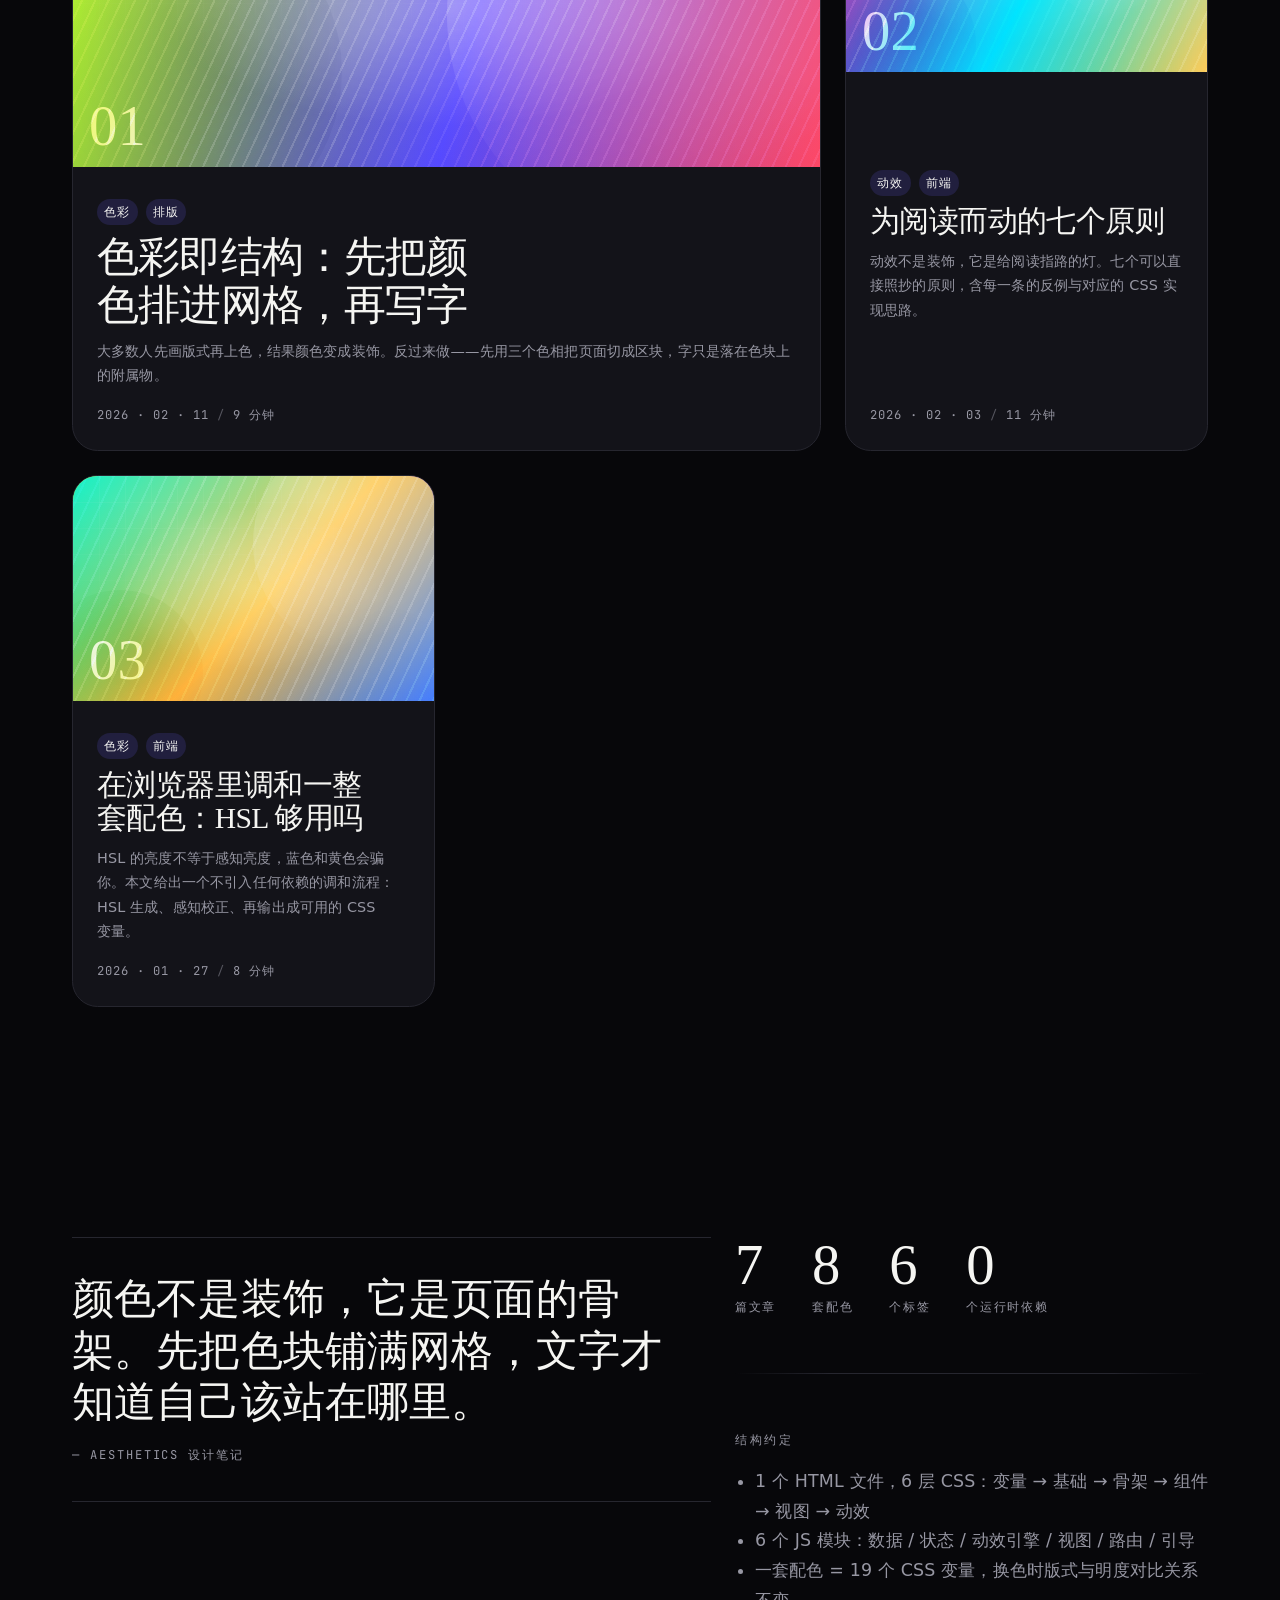
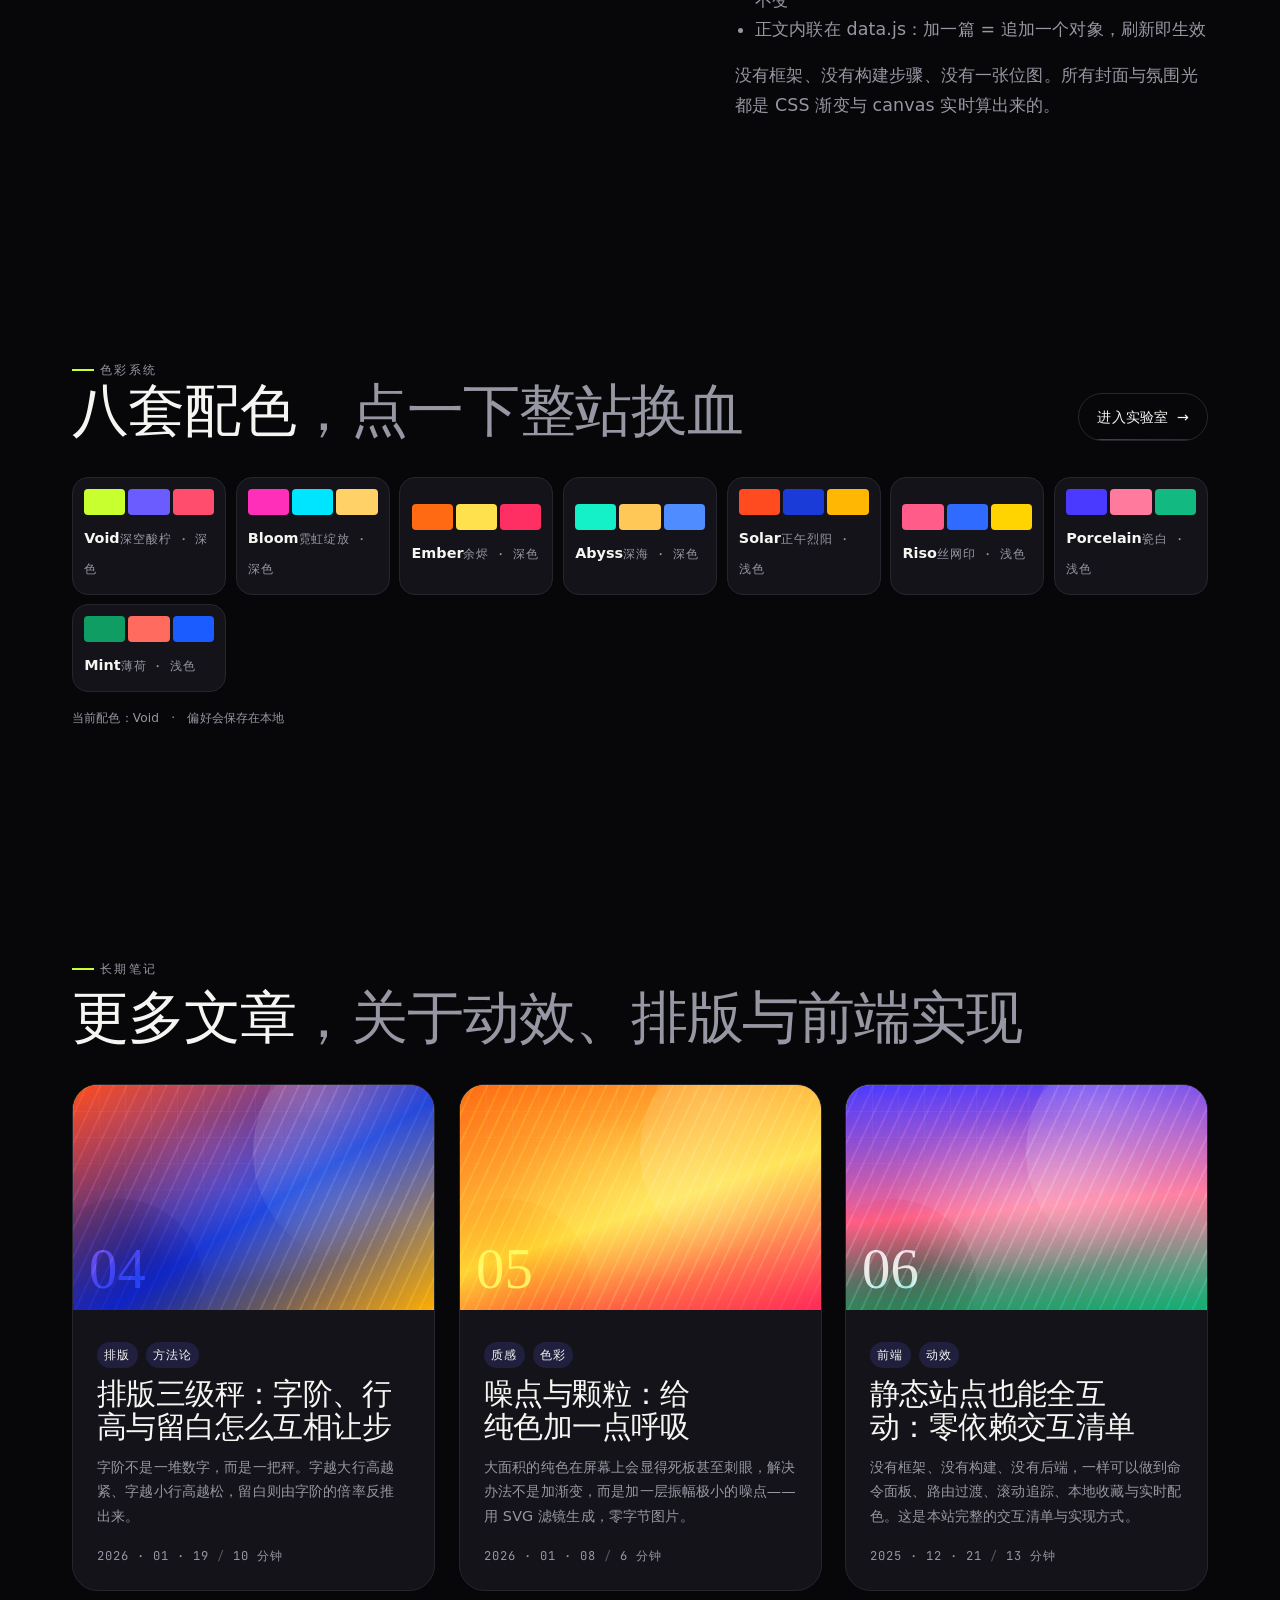
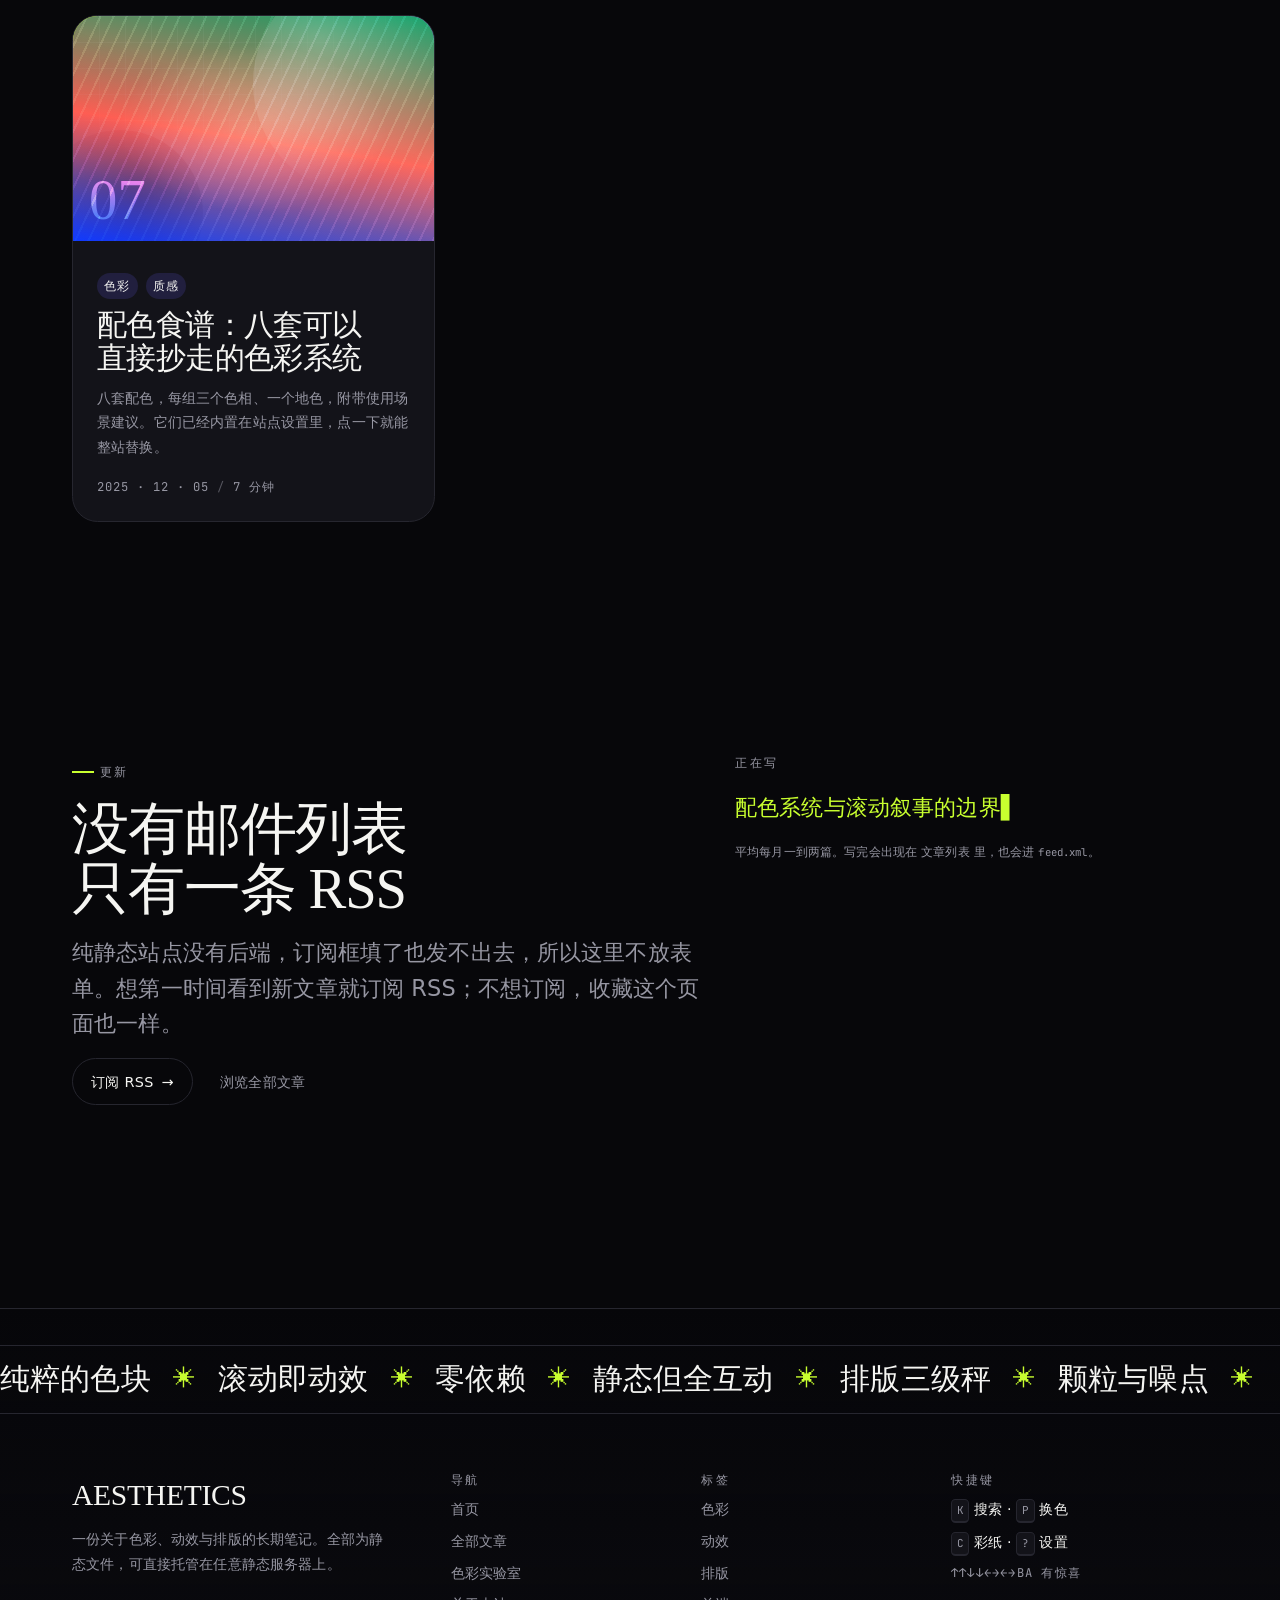
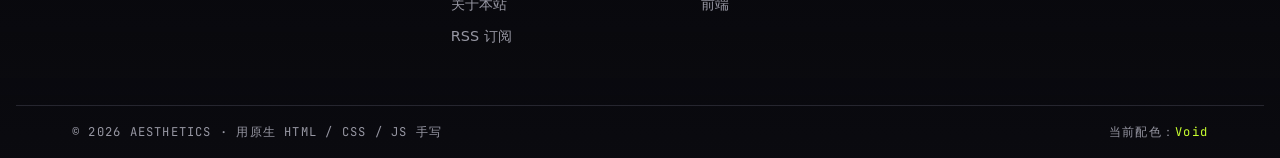
==== commit 2f1cfe1e: "fix(content): 线上页面并非零外部请求——Cloudflare 会注入 Web Analytics 用线上页面核对发现：Cloudflare Pages 往部署出去的 index.html" ====
--- a/index.html
+++ b/index.html
@@ -4,7 +4,7 @@
 <meta charset="utf-8">
 <meta name="viewport" content="width=device-width, initial-scale=1, viewport-fit=cover">
 <title>AESTHETICS — 纯粹色彩美学博客</title>
-<meta name="description" content="一个关于色彩、动效与排版的静态博客：八套配色系统、全互动式交互、零依赖、零外部请求。">
+<meta name="description" content="一个关于色彩、动效与排版的静态博客：八套配色系统、可切换的动效与配色、零依赖——字体与脚本全部在仓库里。">
 <meta name="theme-color" content="#07070a" id="themeColor">
 <meta name="color-scheme" content="dark light">
 <!-- 部署在 Cloudflare Pages，域名 https://aeblog.wunai.top（下面两行 + feed.xml / sitemap.xml / robots.txt 是全部出现域名的地方）。
@@ -15,7 +15,9 @@
 <meta property="og:type" content="website">
 <meta property="og:url" content="https://aeblog.wunai.top/">
 <link rel="icon" href="data:image/svg+xml,%3Csvg xmlns='http://www.w3.org/2000/svg' viewBox='0 0 32 32'%3E%3Crect width='32' height='32' rx='8' fill='%2307070a'/%3E%3Ccircle cx='11' cy='11' r='5' fill='%23c8ff2f'/%3E%3Ccircle cx='21' cy='16' r='5' fill='%236b5cff'/%3E%3Ccircle cx='14' cy='22' r='5' fill='%23ff4d6d'/%3E%3C/svg%3E">
-<!-- 全站只用系统字体栈（见 tokens.css）：不请求任何外部资源，国内可直连、离线也能用。
+<!-- 全站只用系统字体栈（见 tokens.css）：仓库不引用任何外部资源，国内可直连、离线也能用。
+     注意：Cloudflare Pages 的 Web Analytics 会往页面注入一个 beacon 脚本（在控制台可关），
+     那不属于本仓库的代码，下面这行注释与 README 都不把它算在内。 -->
      想换回 Fraunces / Space Grotesk / JetBrains Mono，把下面这行放回 head 里，
      并在 tokens.css 的 --font-* 最前面接上对应字体名即可：
      <link rel="stylesheet" href="https://fonts.googleapis.com/css2?family=Fraunces:opsz,wght@9..144,300..900&family=Space+Grotesk:wght@300..700&family=JetBrains+Mono:wght@400..700&display=swap"> -->
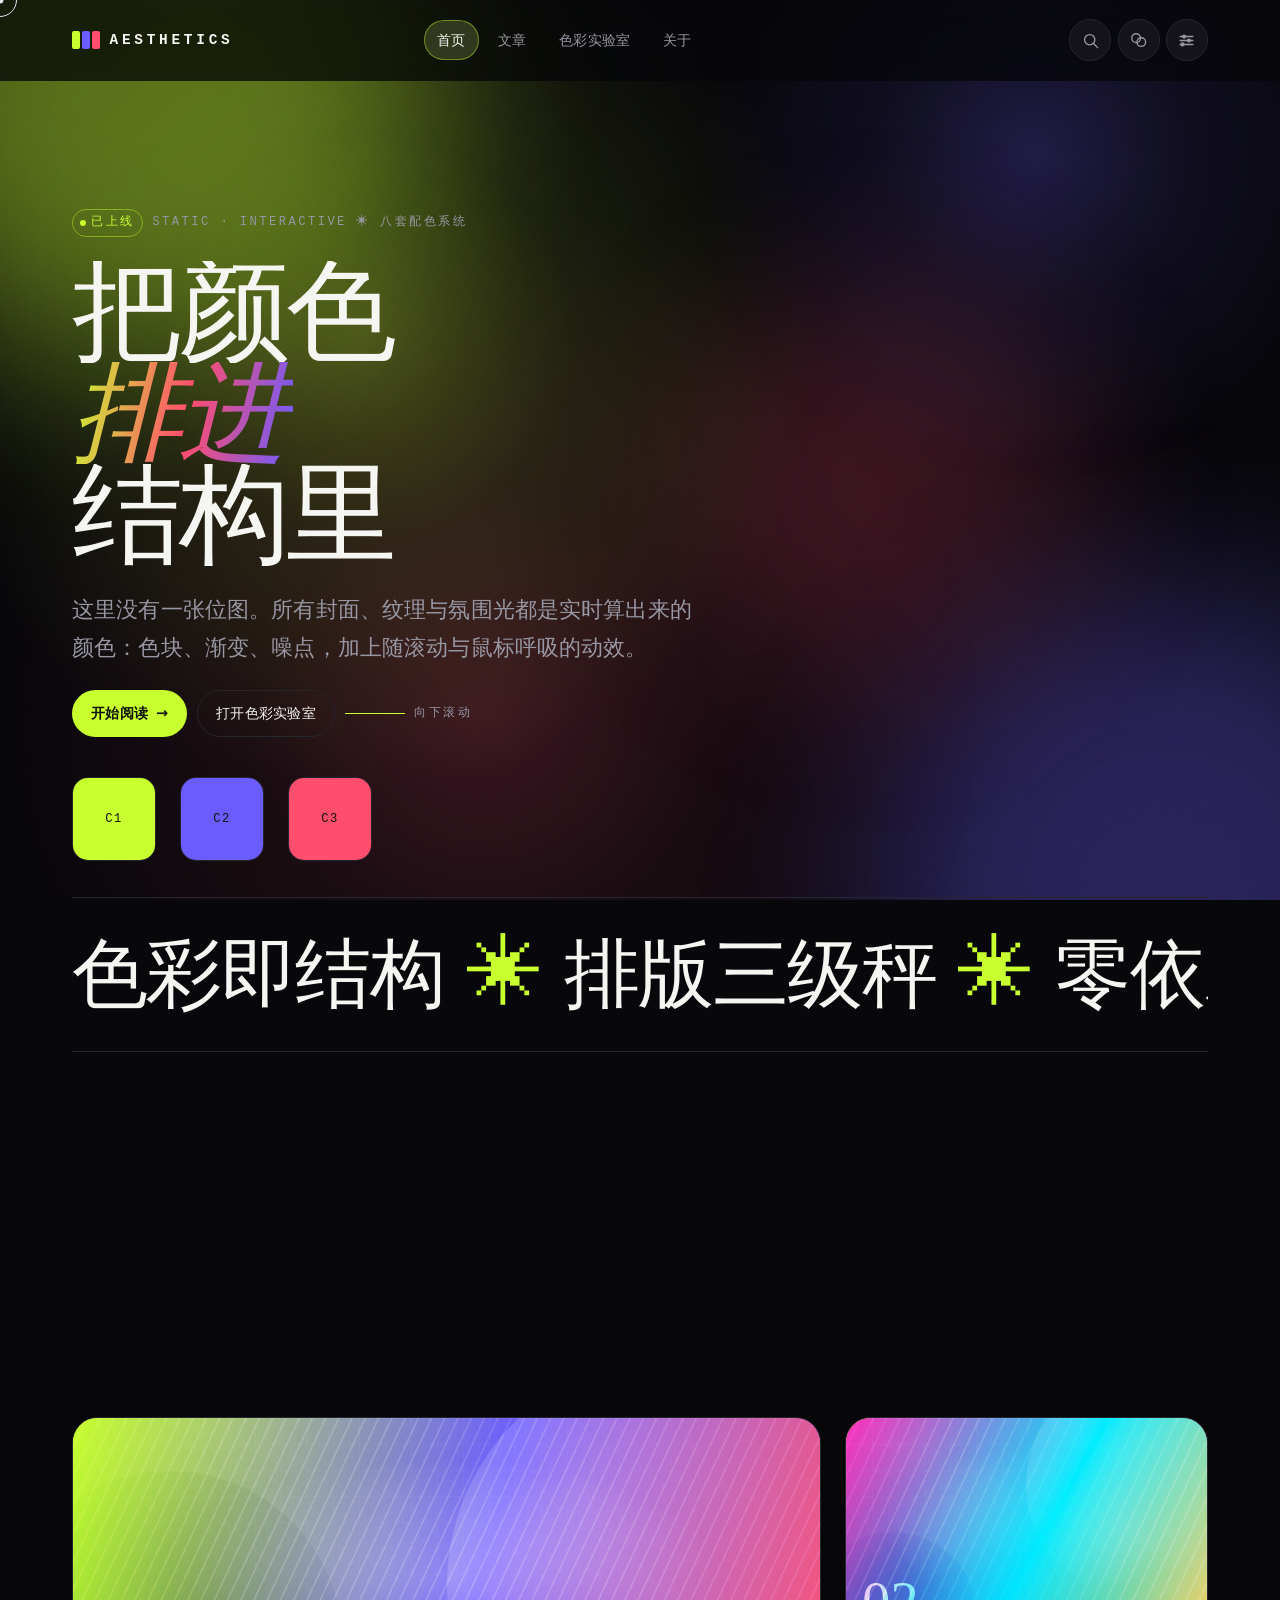
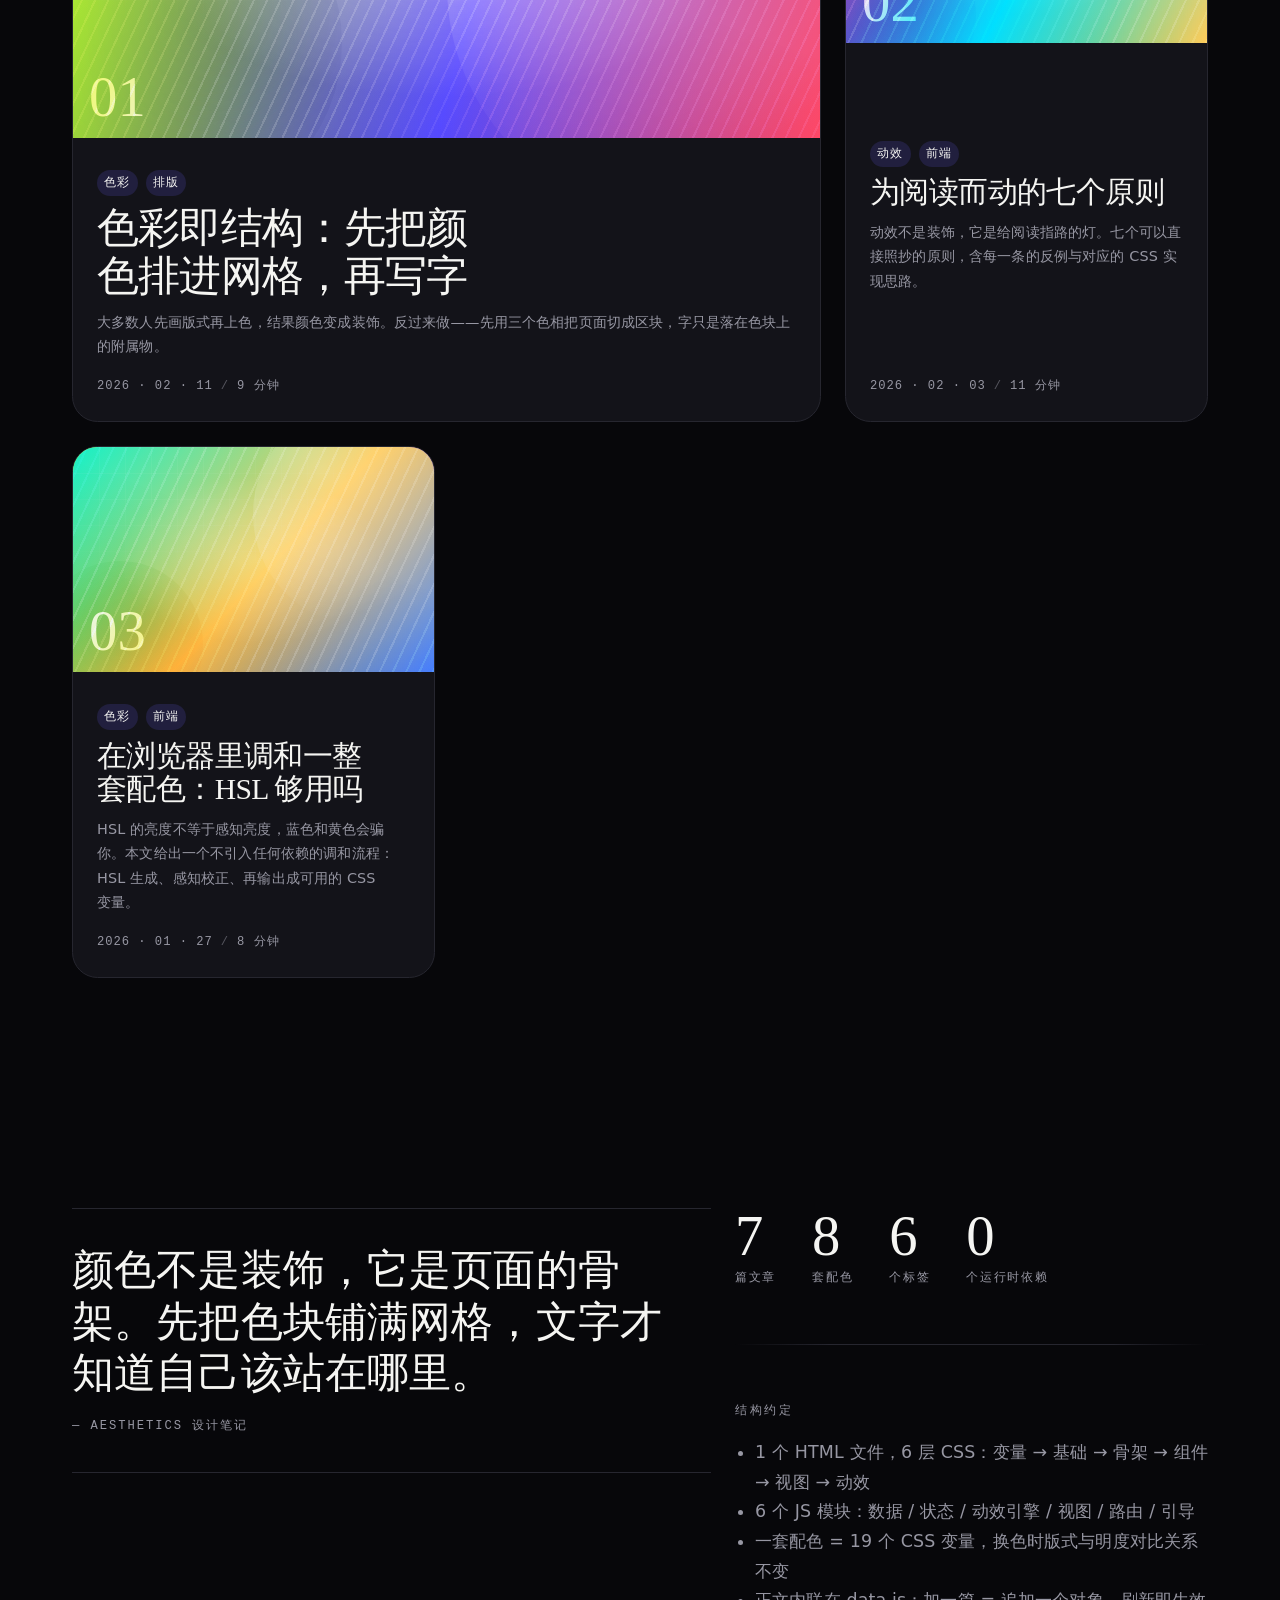
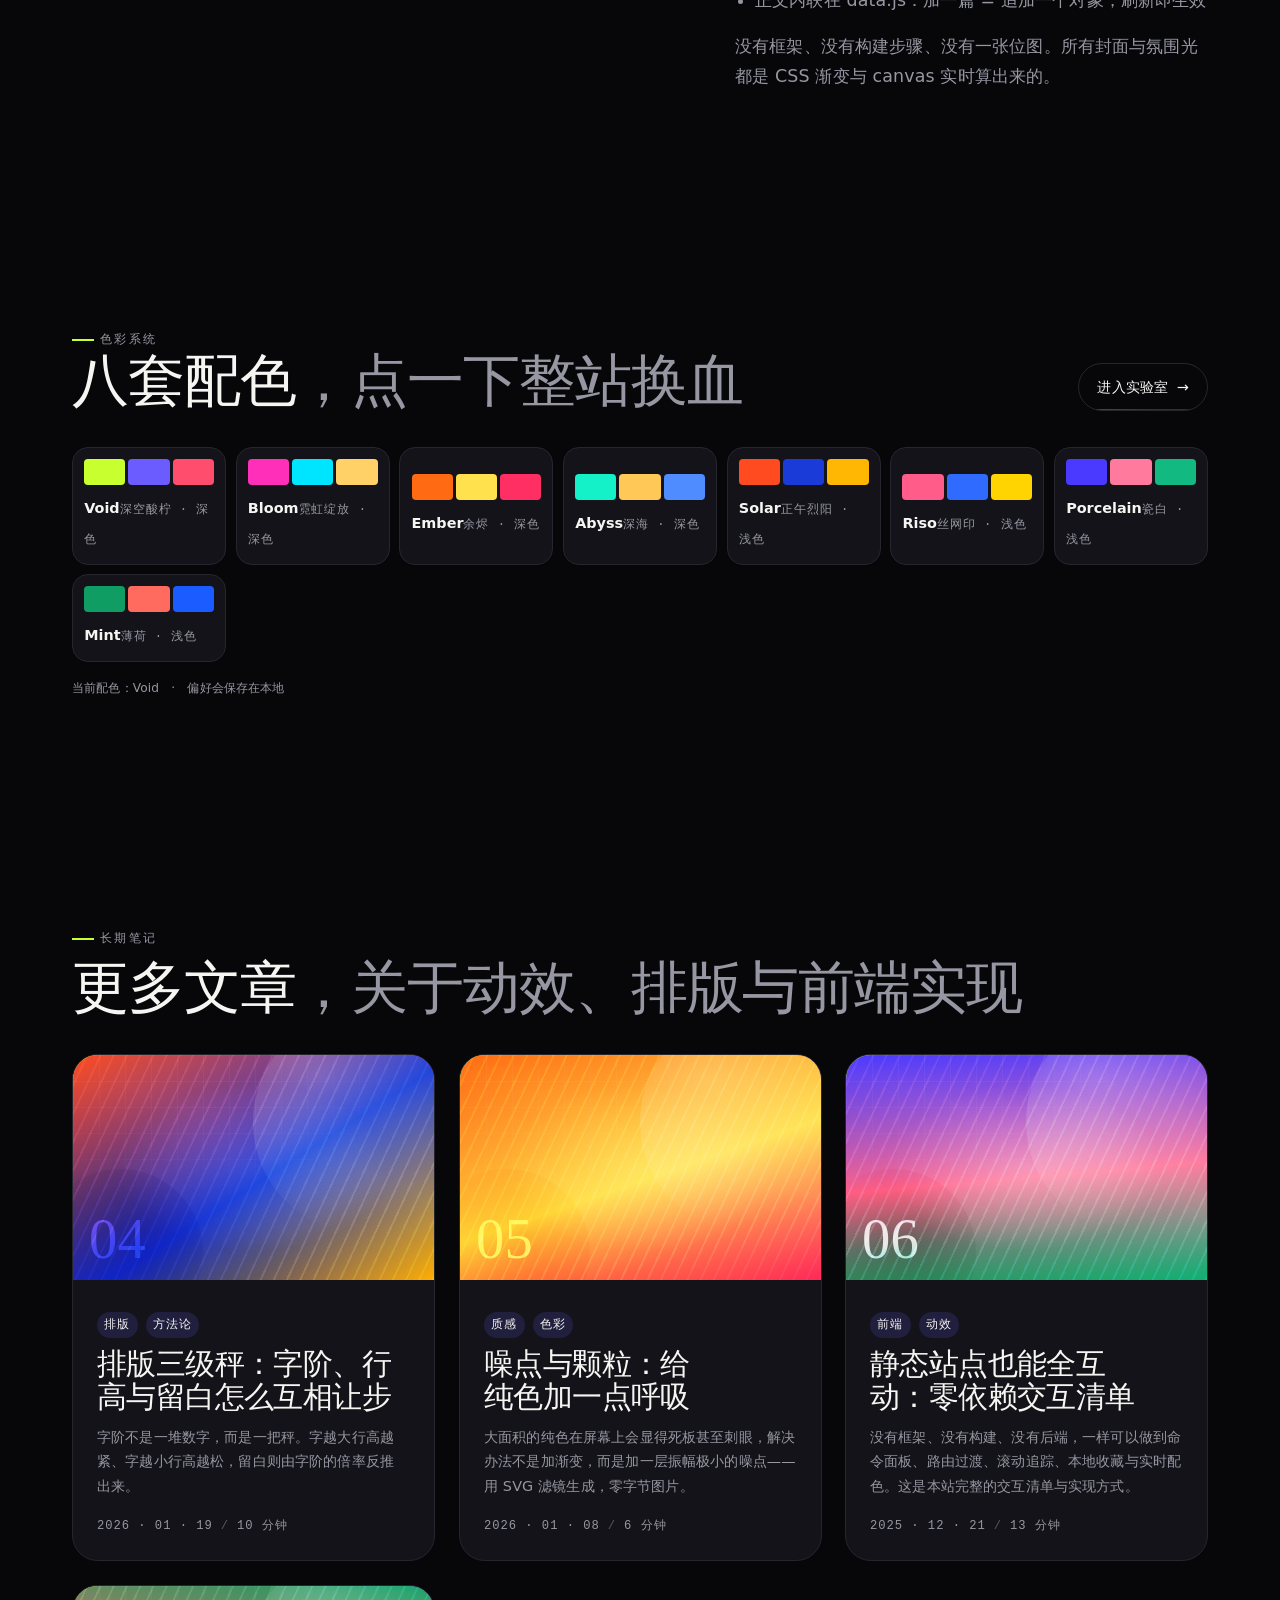
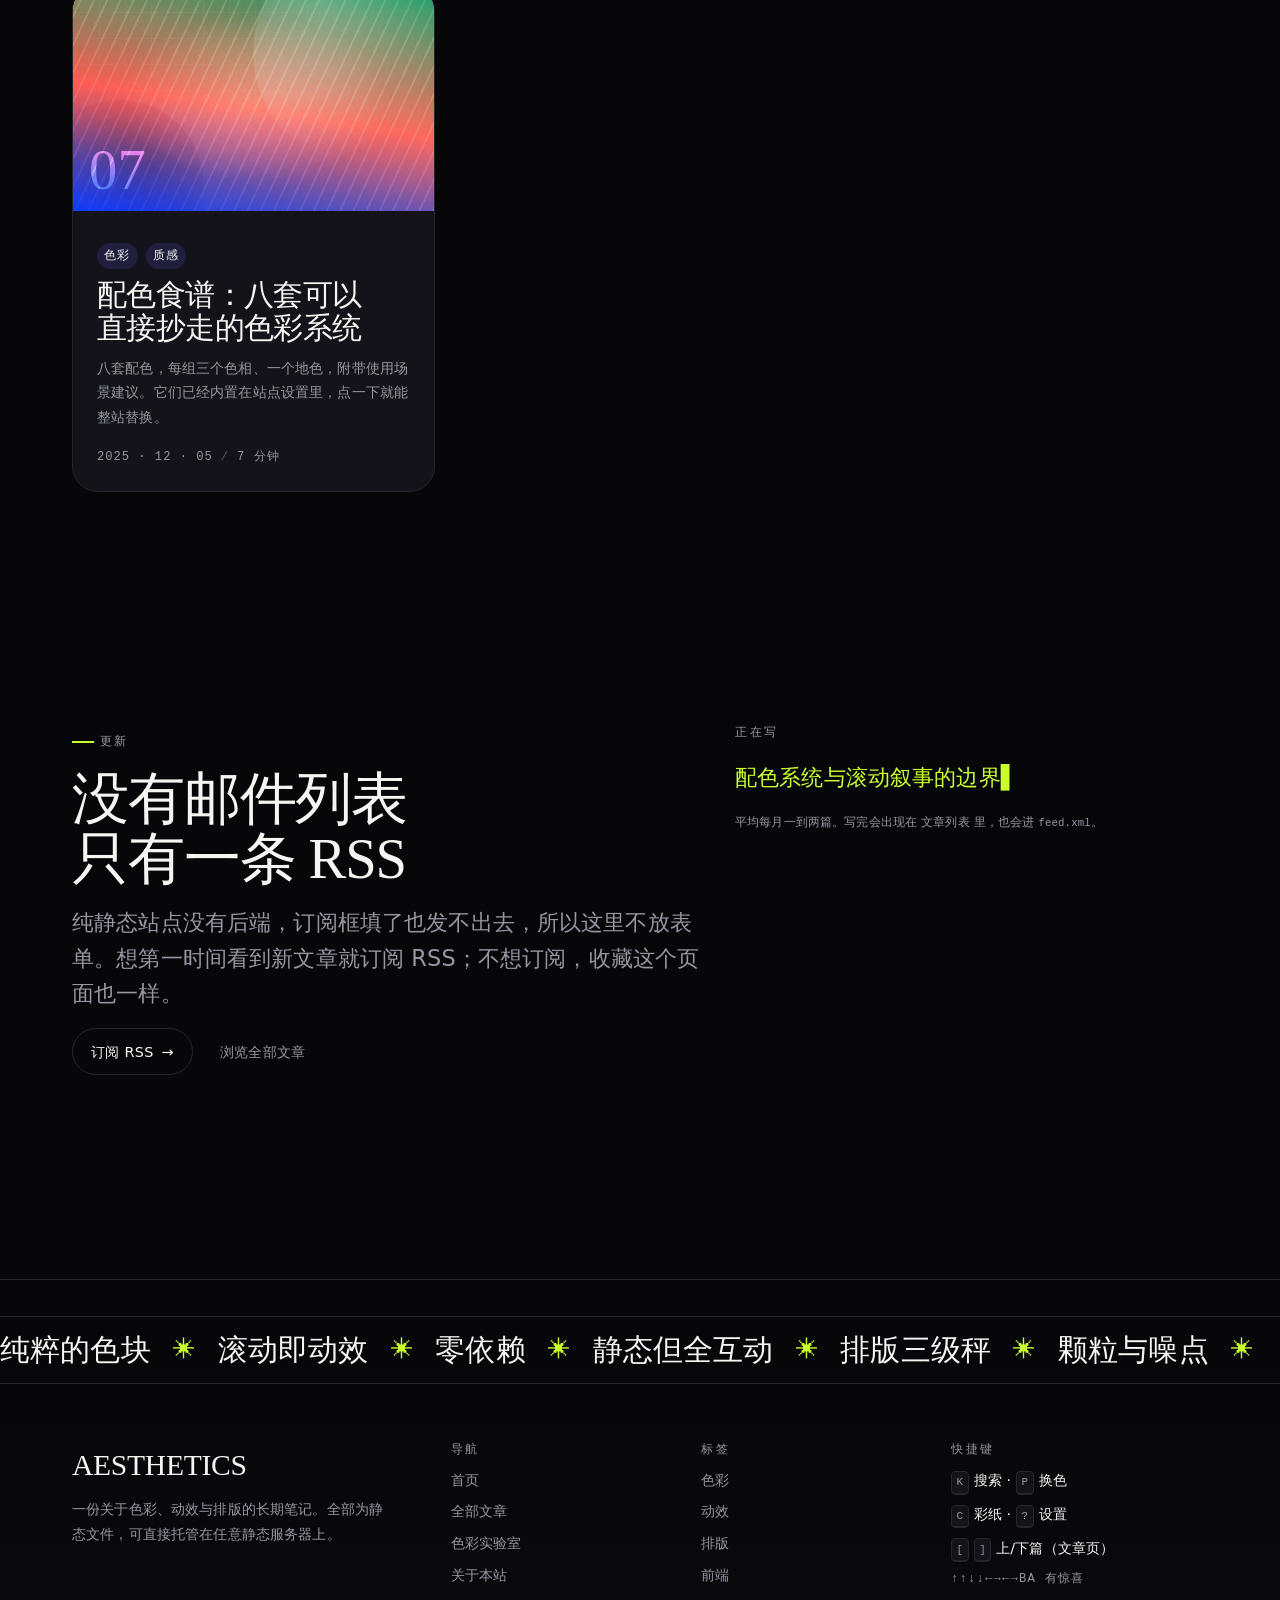
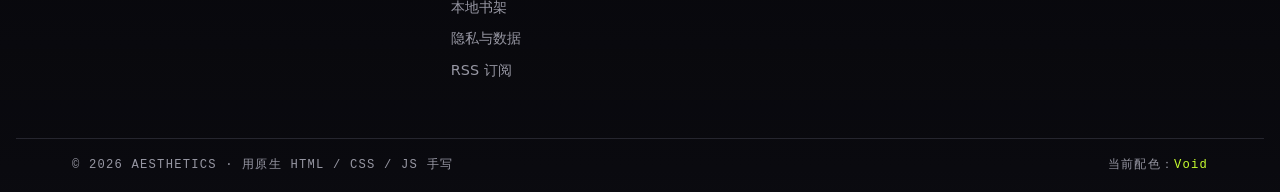
==== commit 5042e492: "feat: 本地书架 / 隐私页 / 小节链接 / 对比度检查，并修掉三处会静默失效的问题 新增： - #/saved 本地书架：收藏、点赞、在读进度汇总，可分类清空；归档与卡片读同一份本地进度 - " ====
--- a/index.html
+++ b/index.html
@@ -17,7 +17,7 @@
 <link rel="icon" href="data:image/svg+xml,%3Csvg xmlns='http://www.w3.org/2000/svg' viewBox='0 0 32 32'%3E%3Crect width='32' height='32' rx='8' fill='%2307070a'/%3E%3Ccircle cx='11' cy='11' r='5' fill='%23c8ff2f'/%3E%3Ccircle cx='21' cy='16' r='5' fill='%236b5cff'/%3E%3Ccircle cx='14' cy='22' r='5' fill='%23ff4d6d'/%3E%3C/svg%3E">
 <!-- 全站只用系统字体栈（见 tokens.css）：仓库不引用任何外部资源，国内可直连、离线也能用。
      注意：Cloudflare Pages 的 Web Analytics 会往页面注入一个 beacon 脚本（在控制台可关），
-     那不属于本仓库的代码，下面这行注释与 README 都不把它算在内。 -->
+     那不属于本仓库的代码，这段注释与 README 都不把它算在内。
      想换回 Fraunces / Space Grotesk / JetBrains Mono，把下面这行放回 head 里，
      并在 tokens.css 的 --font-* 最前面接上对应字体名即可：
      <link rel="stylesheet" href="https://fonts.googleapis.com/css2?family=Fraunces:opsz,wght@9..144,300..900&family=Space+Grotesk:wght@300..700&family=JetBrains+Mono:wght@400..700&display=swap"> -->
@@ -131,6 +131,8 @@
       <a href="#/archive">全部文章</a>
       <a href="#/lab">色彩实验室</a>
       <a href="#/about">关于本站</a>
+      <a href="#/saved">本地书架</a>
+      <a href="#/privacy">隐私与数据</a>
       <a href="feed.xml">RSS 订阅</a>
     </div>
     <div class="footer-col">
@@ -144,6 +146,7 @@
       <p class="mono-label">快捷键</p>
       <p><kbd>K</kbd> 搜索 · <kbd>P</kbd> 换色</p>
       <p><kbd>C</kbd> 彩纸 · <kbd>?</kbd> 设置</p>
+      <p><kbd>[</kbd> <kbd>]</kbd> 上/下篇（文章页）</p>
       <p class="footer-fine">↑↑↓↓←→←→BA 有惊喜</p>
     </div>
   </div>
@@ -230,6 +233,8 @@
         <li><kbd>L</kbd><span>随机配色</span></li>
         <li><kbd>C</kbd><span>撒一把彩纸</span></li>
         <li><kbd>G</kbd><span>回到顶部</span></li>
+        <li><kbd>[</kbd><span>上一篇（文章页）</span></li>
+        <li><kbd>]</kbd><span>下一篇（文章页）</span></li>
         <li><kbd>Esc</kbd><span>关闭弹层</span></li>
       </ul>
     </section>
--- a/assets/css/base.css
+++ b/assets/css/base.css
@@ -212,6 +212,23 @@
   scroll-margin-top: calc(var(--header-h) + 1.5rem);
 }
 .prose h2 + p, .prose h3 + p { margin-top: var(--space-2xs); }
+
+/* 小节链接：悬停标题时出现的 # 按钮，复制 #/post/<slug>?s=sec-N */
+.prose .heading-link {
+  margin-left: 0.4em;
+  font-family: var(--font-mono);
+  font-size: 0.62em;
+  color: var(--text-dim);
+  opacity: 0;
+  transition: opacity var(--dur-fast) var(--ease-out), color var(--dur-fast);
+}
+.prose h2:hover .heading-link,
+.prose h3:hover .heading-link,
+.prose .heading-link:focus-visible { opacity: 1; }
+.prose .heading-link:hover { color: var(--c1); }
+@media (hover: none) {
+  .prose .heading-link { opacity: 0.45; }
+}
 .prose a {
   color: var(--text);
   border-bottom: 1px solid var(--c1);
--- a/assets/css/views.css
+++ b/assets/css/views.css
@@ -297,6 +297,23 @@
   gap: 0.5rem;
   margin-top: var(--space-s);
 }
+
+/* 上次阅读位置（只记在本地，不自动跳转） ------------------------------- */
+.post-resume {
+  display: inline-flex;
+  flex-wrap: wrap;
+  align-items: center;
+  gap: 0.6rem;
+  margin-top: var(--space-s);
+  padding: 0.5rem 0.7rem 0.5rem 1rem;
+  border: 1px dashed var(--line);
+  border-radius: var(--radius-pill);
+  background: color-mix(in srgb, var(--surface) 60%, transparent);
+  font-family: var(--font-mono);
+  font-size: var(--step--2);
+  letter-spacing: 0.08em;
+  color: var(--text-dim);
+}
 .related-grid { display: grid; gap: var(--space-m); grid-template-columns: 1fr; margin-top: var(--space-m); }
 
 /* 色彩实验室 ------------------------------------------------------------- */
@@ -408,6 +425,59 @@
 }
 .harmony-row button:hover { transform: translateY(-5px) scale(1.03); }
 
+/* 对比度检查（WCAG 相对亮度，实算不是示意） ----------------------------- */
+.lab-panel-wide { grid-column: 1 / -1; }
+.contrast-list { display: grid; gap: 0.5rem; }
+.contrast-row {
+  display: grid;
+  grid-template-columns: 3.2rem minmax(0, 1fr) auto auto;
+  align-items: center;
+  gap: 0.7rem;
+  padding: 0.4rem 0.6rem;
+  border: 1px solid var(--line);
+  border-radius: var(--radius-s);
+  background: var(--surface-2);
+  font-size: var(--step--1);
+}
+.contrast-pair {
+  display: grid;
+  place-items: center;
+  height: 2.1rem;
+  border-radius: 6px;
+  border: 1px solid var(--line);
+  font-family: var(--font-mono);
+  font-size: 0.82rem;
+}
+.contrast-label { color: var(--text-dim); }
+.contrast-value { font-family: var(--font-mono); font-size: var(--step--2); letter-spacing: 0.04em; }
+.contrast-badge {
+  padding: 0.1em 0.55em;
+  border: 1px solid var(--line);
+  border-radius: var(--radius-pill);
+  font-family: var(--font-mono);
+  font-size: var(--step--2);
+  letter-spacing: 0.08em;
+  white-space: nowrap;
+}
+.contrast-badge.is-aaa { color: var(--on-c1); background: var(--c1); border-color: transparent; }
+.contrast-badge.is-pass { color: var(--on-c2); background: var(--c2); border-color: transparent; }
+.contrast-badge.is-big { color: var(--text); border-color: var(--line-strong); }
+.contrast-badge.is-fail { color: var(--on-c3); background: var(--c3); border-color: transparent; }
+
+/* 本地书架 --------------------------------------------------------------- */
+.shelf-progress { display: grid; gap: var(--space-2xs); }
+.shelf-row {
+  display: grid;
+  gap: var(--space-2xs);
+  padding: var(--space-s) var(--space-m);
+  border: 1px solid var(--line);
+  border-radius: var(--radius-m);
+  background: var(--surface);
+  transition: border-color var(--dur-fast), transform var(--dur) var(--ease-out);
+}
+.shelf-row:hover { border-color: color-mix(in srgb, var(--c1) 45%, var(--line)); transform: translateX(3px); }
+.shelf-title { font-family: var(--font-display); font-size: var(--step-1); }
+
 /* 关于页 ----------------------------------------------------------------- */
 .about-head { padding-block: clamp(2.5rem, 8vw, 5rem) var(--space-m); }
 .about-title { font-size: var(--step-5); max-width: 22ch; }
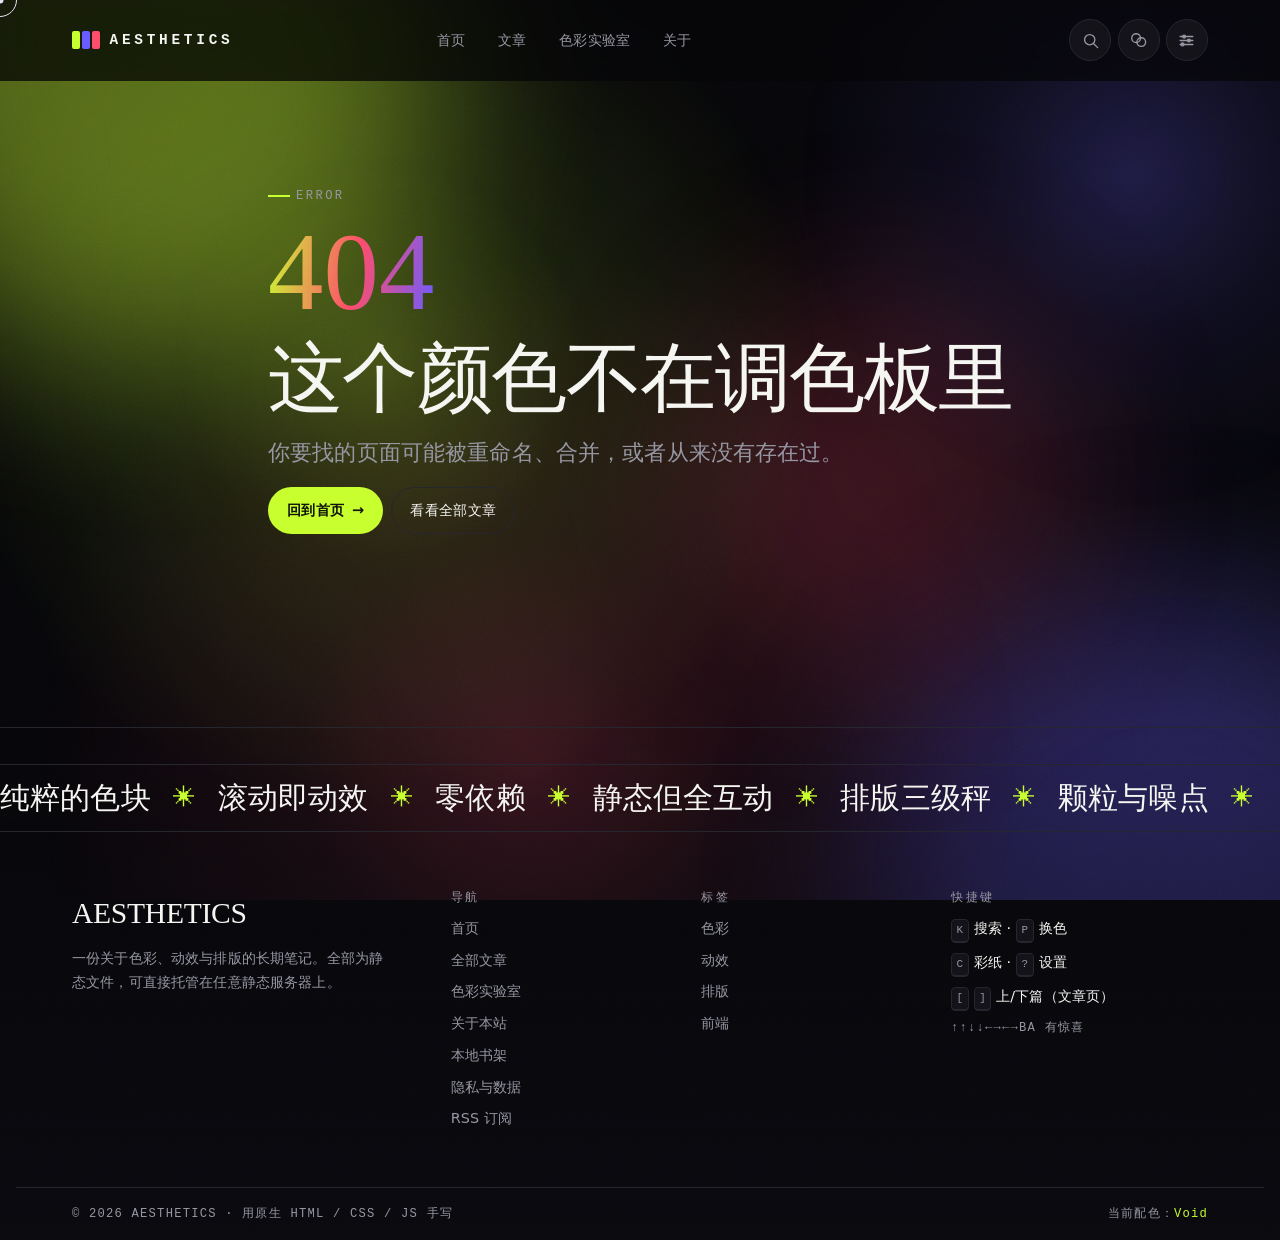
==== commit b3aae8c0: "update site pages and scripts" ====
--- a/index.html
+++ b/index.html
@@ -7,8 +7,9 @@
 <meta name="description" content="一个关于色彩、动效与排版的静态博客：八套配色系统、可切换的动效与配色、零依赖——字体与脚本全部在仓库里。">
 <meta name="theme-color" content="#07070a" id="themeColor">
 <meta name="color-scheme" content="dark light">
-<!-- 部署在 Cloudflare Pages，域名 https://aeblog.wunai.top（下面两行 + feed.xml / sitemap.xml / robots.txt 是全部出现域名的地方）。
-     Hash 路由下所有 #/… 状态共享同一个文档，因此规范地址就是根地址。 -->
+<!-- 部署在 Cloudflare Pages，域名 https://aeblog.wunai.top（下面两行、feed.xml / sitemap.xml / robots.txt，
+     以及 data.js 里的 AB.SITE.origin，是全部出现域名的地方）。
+     这里是入口 HTML 的静态规范地址：/archive、/post/… 这类路径由 router.js 在渲染后改写成本页地址。 -->
 <link rel="canonical" href="https://aeblog.wunai.top/">
 <meta property="og:title" content="AESTHETICS — 纯粹色彩美学">
 <meta property="og:description" content="色彩即结构。八套配色系统、滚动动效、色彩实验室。">
@@ -21,13 +22,14 @@
      想换回 Fraunces / Space Grotesk / JetBrains Mono，把下面这行放回 head 里，
      并在 tokens.css 的 --font-* 最前面接上对应字体名即可：
      <link rel="stylesheet" href="https://fonts.googleapis.com/css2?family=Fraunces:opsz,wght@9..144,300..900&family=Space+Grotesk:wght@300..700&family=JetBrains+Mono:wght@400..700&display=swap"> -->
-<link rel="alternate" type="application/rss+xml" title="AESTHETICS 全部文章" href="feed.xml">
-<link rel="stylesheet" href="assets/css/tokens.css">
-<link rel="stylesheet" href="assets/css/base.css">
-<link rel="stylesheet" href="assets/css/layout.css">
-<link rel="stylesheet" href="assets/css/components.css">
-<link rel="stylesheet" href="assets/css/views.css">
-<link rel="stylesheet" href="assets/css/animations.css">
+<link rel="alternate" type="application/rss+xml" title="AESTHETICS 全部文章" href="/feed.xml">
+<!-- 资源一律用根绝对路径：/post/<slug> 这类地址下，相对路径会被解析到 /post/assets/… 上 -->
+<link rel="stylesheet" href="/assets/css/tokens.css">
+<link rel="stylesheet" href="/assets/css/base.css">
+<link rel="stylesheet" href="/assets/css/layout.css">
+<link rel="stylesheet" href="/assets/css/components.css">
+<link rel="stylesheet" href="/assets/css/views.css">
+<link rel="stylesheet" href="/assets/css/animations.css">
 <script>document.documentElement.className = 'js';</script>
 </head>
 <body>
@@ -57,16 +59,16 @@
 <header class="site-header" id="siteHeader">
   <div class="scroll-progress" id="scrollProgress" aria-hidden="true"></div>
   <div class="header-inner container">
-    <a class="brand" href="#/" aria-label="AESTHETICS 首页">
+    <a class="brand" href="/" aria-label="AESTHETICS 首页">
       <span class="brand-mark" aria-hidden="true"><i></i><i></i><i></i></span>
       <span class="brand-name">AESTHETICS</span>
     </a>
 
     <nav class="nav main-nav" aria-label="主导航">
-      <a href="#/" data-nav="home">首页</a>
-      <a href="#/archive" data-nav="archive">文章</a>
-      <a href="#/lab" data-nav="lab">色彩实验室</a>
-      <a href="#/about" data-nav="about">关于</a>
+      <a href="/" data-nav="home">首页</a>
+      <a href="/archive" data-nav="archive">文章</a>
+      <a href="/lab" data-nav="lab">色彩实验室</a>
+      <a href="/about" data-nav="about">关于</a>
     </nav>
 
     <div class="header-actions">
@@ -89,10 +91,10 @@
 <div class="mobile-menu" id="mobileMenu" hidden>
   <div class="mobile-menu-inner container">
     <nav aria-label="移动端导航">
-      <a href="#/" data-nav-mobile="home"><em>01</em>首页</a>
-      <a href="#/archive" data-nav-mobile="archive"><em>02</em>文章</a>
-      <a href="#/lab" data-nav-mobile="lab"><em>03</em>色彩实验室</a>
-      <a href="#/about" data-nav-mobile="about"><em>04</em>关于</a>
+      <a href="/" data-nav-mobile="home"><em>01</em>首页</a>
+      <a href="/archive" data-nav-mobile="archive"><em>02</em>文章</a>
+      <a href="/lab" data-nav-mobile="lab"><em>03</em>色彩实验室</a>
+      <a href="/about" data-nav-mobile="about"><em>04</em>关于</a>
     </nav>
     <div class="mobile-palettes" aria-label="快速配色">
       <p class="mono-label">配色</p>
@@ -127,20 +129,20 @@
     </div>
     <div class="footer-col">
       <p class="mono-label">导航</p>
-      <a href="#/">首页</a>
-      <a href="#/archive">全部文章</a>
-      <a href="#/lab">色彩实验室</a>
-      <a href="#/about">关于本站</a>
-      <a href="#/saved">本地书架</a>
-      <a href="#/privacy">隐私与数据</a>
-      <a href="feed.xml">RSS 订阅</a>
+      <a href="/">首页</a>
+      <a href="/archive">全部文章</a>
+      <a href="/lab">色彩实验室</a>
+      <a href="/about">关于本站</a>
+      <a href="/saved">本地书架</a>
+      <a href="/privacy">隐私与数据</a>
+      <a href="/feed.xml">RSS 订阅</a>
     </div>
     <div class="footer-col">
       <p class="mono-label">标签</p>
-      <a href="#/archive?tag=色彩">色彩</a>
-      <a href="#/archive?tag=动效">动效</a>
-      <a href="#/archive?tag=排版">排版</a>
-      <a href="#/archive?tag=前端">前端</a>
+      <a href="/archive?tag=色彩">色彩</a>
+      <a href="/archive?tag=动效">动效</a>
+      <a href="/archive?tag=排版">排版</a>
+      <a href="/archive?tag=前端">前端</a>
     </div>
     <div class="footer-col">
       <p class="mono-label">快捷键</p>
@@ -249,11 +251,11 @@
 <div class="toasts" id="toasts" aria-live="polite" aria-atomic="false"></div>
 <canvas class="confetti-canvas" id="confetti" aria-hidden="true"></canvas>
 
-<script src="assets/js/data.js"></script>
-<script src="assets/js/store.js"></script>
-<script src="assets/js/fx.js"></script>
-<script src="assets/js/views.js"></script>
-<script src="assets/js/router.js"></script>
-<script src="assets/js/app.js"></script>
+<script src="/assets/js/data.js"></script>
+<script src="/assets/js/store.js"></script>
+<script src="/assets/js/fx.js"></script>
+<script src="/assets/js/views.js"></script>
+<script src="/assets/js/router.js"></script>
+<script src="/assets/js/app.js"></script>
 </body>
 </html>
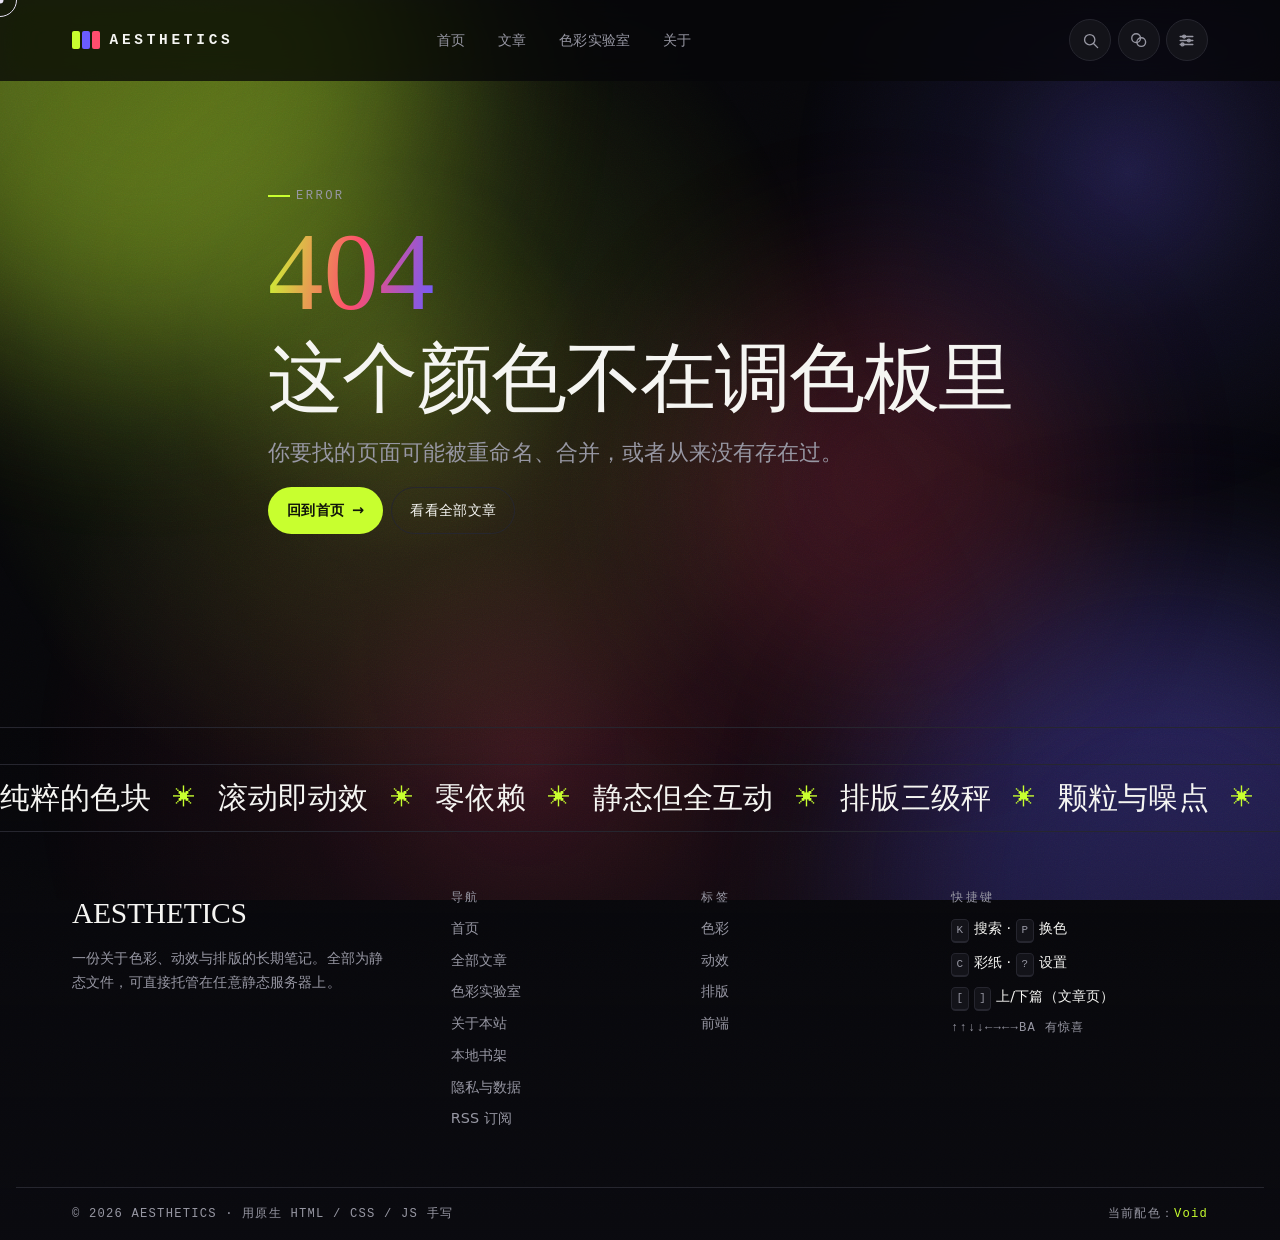
==== commit 4e597de2: "style(cards): 全部卡片改成液态玻璃 新增 assets/css/glass.css：一处定义卡片面（半透明底 + backdrop-filter 虚化 + 顶边高光描边 + 浮动投影），" ====
--- a/index.html
+++ b/index.html
@@ -30,6 +30,8 @@
 <link rel="stylesheet" href="/assets/css/components.css">
 <link rel="stylesheet" href="/assets/css/views.css">
 <link rel="stylesheet" href="/assets/css/animations.css">
+<!-- 液态玻璃卡片面：放在最后加载，卡片底色由它接管（见 glass.css 顶部注释） -->
+<link rel="stylesheet" href="/assets/css/glass.css">
 <script>document.documentElement.className = 'js';</script>
 </head>
 <body>
--- a/assets/css/tokens.css
+++ b/assets/css/tokens.css
@@ -293,6 +293,28 @@
   --grad-hot: linear-gradient(100deg, var(--c1) 0%, var(--c3) 52%, var(--c2) 100%);
   --grad-cool: linear-gradient(140deg, var(--c2) 0%, var(--c1) 100%);
   --grad-mix: conic-gradient(from 210deg, var(--c1), var(--c2), var(--c3), var(--c1));
+
+  /* 液态玻璃 -------------------------------------------------------------- */
+  /* 卡片与面板共用的一层玻璃：半透明底色 + 背景虚化 + 顶边一道高光描边。
+     哪些组件用它、玻璃画在哪个属性上，见 glass.css；这里只放可调参数。
+     --glass-blur / --glass-sat 调虚化强度，--glass-tint* 调通透度。 */
+  --glass-blur: 16px;
+  --glass-sat: 1.6;
+  --glass-filter: blur(var(--glass-blur)) saturate(var(--glass-sat));
+  --glass-tint: color-mix(in srgb, var(--surface, #131319) 62%, transparent);
+  --glass-tint-2: color-mix(in srgb, var(--surface-2, #1a1a22) 66%, transparent);
+  --glass-tint-strong: color-mix(in srgb, var(--surface, #131319) 84%, transparent);
+  /* 高光的位置跟着 --mx / --my 走：fx.js 的 3D 倾斜会把指针位置写进这两个变量 */
+  --glass-sheen: radial-gradient(135% 105% at var(--mx, 16%) var(--my, -18%), rgba(255, 255, 255, 0.18), transparent 62%);
+  --glass-sheen-2: radial-gradient(135% 105% at var(--mx, 16%) var(--my, -18%), rgba(255, 255, 255, 0.30), transparent 64%);
+  --glass-caustic: radial-gradient(80% 62% at 92% 112%, color-mix(in srgb, var(--c2, #6b5cff) 18%, transparent), transparent 64%);
+  --glass-surface: var(--glass-sheen), var(--glass-caustic), var(--glass-tint);
+  --glass-surface-2: var(--glass-sheen-2), var(--glass-caustic), var(--glass-tint-2);
+  --glass-surface-strong: var(--glass-sheen), var(--glass-caustic), var(--glass-tint-strong);
+  /* 描边与顶边高光都跟着 --text 走：深色配色上是亮边，亮色配色上是深边 */
+  --glass-edge: color-mix(in srgb, var(--text, #fff) 15%, transparent);
+  --glass-rim: color-mix(in srgb, var(--text, #fff) 34%, transparent);
+  --glass-shadow: 0 18px 38px -28px rgba(0, 0, 0, 0.6), 0 2px 8px -5px rgba(0, 0, 0, 0.45);
 }
 
 /* 色彩模式：轻量 / 关闭 */
--- a/assets/css/components.css
+++ b/assets/css/components.css
@@ -135,13 +135,13 @@
 .tag-pill.t3 { background: var(--c3-soft); }
 
 /* 卡片 ------------------------------------------------------------------- */
+/* 底色与虚化都不在这里写：卡片面由 glass.css 的液态玻璃层提供 */
 .card {
   position: relative;
   display: flex;
   flex-direction: column;
   border: 1px solid var(--line);
   border-radius: var(--radius-l);
-  background: var(--surface);
   overflow: hidden;
   isolation: isolate;
   transition: border-color var(--dur) var(--ease-out), transform var(--dur) var(--ease-out), box-shadow var(--dur) var(--ease-out);
@@ -297,7 +297,7 @@
 .marquee-reverse .marquee-track { animation-direction: reverse; }
 .marquee-xl .marquee-track span { font-size: var(--step-5); letter-spacing: -0.02em; }
 
-/* 调色板卡 --------------------------------------------------------------- */
+/* 调色板卡（表面同样由 glass.css 提供，::after 留给右下角的对勾） */
 .palette-grid {
   display: grid;
   gap: 0.6rem;
@@ -308,7 +308,6 @@
   padding: 0.7rem;
   border: 1px solid var(--line);
   border-radius: var(--radius-m);
-  background: var(--surface);
   text-align: left;
   overflow: hidden;
   transition: transform var(--dur-fast) var(--ease-spring), border-color var(--dur-fast);
@@ -347,14 +346,13 @@
 }
 .swatch-strip button:hover { transform: translateY(-8px); filter: saturate(1.2); }
 
-/* 弹层（dialog） --------------------------------------------------------- */
+/* 弹层（dialog）：玻璃面在 glass.css（比卡片更厚一档） ------------------- */
 .dialog {
   width: min(46rem, calc(100vw - 2 * var(--space-s)));
   max-height: min(84svh, 46rem);
   padding: 0;
   border: 1px solid var(--line);
   border-radius: var(--radius-l);
-  background: color-mix(in srgb, var(--bg) 92%, var(--surface));
   color: var(--text);
   box-shadow: var(--shadow);
   overflow: hidden;
--- a/assets/css/views.css
+++ b/assets/css/views.css
@@ -276,7 +276,6 @@
   padding: var(--space-m);
   border: 1px solid var(--line);
   border-radius: var(--radius-l);
-  background: var(--surface);
   overflow: hidden;
   transition: transform var(--dur) var(--ease-out), border-color var(--dur-fast);
 }
@@ -324,7 +323,6 @@
   padding: var(--space-m);
   border: 1px solid var(--line);
   border-radius: var(--radius-l);
-  background: var(--surface);
 }
 .lab-panel h2 { font-size: var(--step-2); margin-bottom: 0.35rem; }
 .lab-panel > p { color: var(--text-dim); font-size: var(--step--1); margin-bottom: var(--space-s); }
@@ -335,7 +333,6 @@
   padding: var(--space-m);
   border-radius: var(--radius-l);
   border: 1px solid var(--line);
-  background: color-mix(in srgb, var(--surface) 70%, var(--bg));
 }
 .lab-live {
   position: relative;
@@ -436,7 +433,6 @@
   padding: 0.4rem 0.6rem;
   border: 1px solid var(--line);
   border-radius: var(--radius-s);
-  background: var(--surface-2);
   font-size: var(--step--1);
 }
 .contrast-pair {
@@ -472,7 +468,6 @@
   padding: var(--space-s) var(--space-m);
   border: 1px solid var(--line);
   border-radius: var(--radius-m);
-  background: var(--surface);
   transition: border-color var(--dur-fast), transform var(--dur) var(--ease-out);
 }
 .shelf-row:hover { border-color: color-mix(in srgb, var(--c1) 45%, var(--line)); transform: translateX(3px); }
@@ -505,11 +500,11 @@
   backdrop-filter: blur(6px);
 }
 .values-grid { display: grid; gap: var(--space-s); }
+/* 以下卡片的实色底都已去掉：表面由 glass.css 的液态玻璃层提供 */
 .value-card {
   padding: var(--space-m);
   border: 1px solid var(--line);
   border-radius: var(--radius-l);
-  background: var(--surface);
   transition: transform var(--dur) var(--ease-out), border-color var(--dur-fast);
 }
 .value-card:hover { transform: translateY(-4px); border-color: color-mix(in srgb, var(--c1) 40%, var(--line)); }
--- a/assets/css/glass.css
+++ b/assets/css/glass.css
@@ -0,0 +1,64 @@
+/* ==========================================================================
+   glass.css — 液态玻璃卡片面
+   --------------------------------------------------------------------------
+   全站所有「卡片」共用同一层玻璃：半透明底色 + 背景虚化 + 顶边一道高光描边。
+   参数在 tokens.css 的「液态玻璃」一段（--glass-*），要整体调通透度只改那里。
+
+   为什么玻璃直接画在卡片本体上，而不是某个伪元素上：
+   - 卡片自己的 background 不参与自己的 backdrop，底色不会被虚化两次；
+   - 卡片里的正文、封面、按钮永远清晰（虚化只作用于卡片背后的东西）；
+   - 卡片嵌卡片（实验室面板里的对比度行、设置面板里的配色卡）与顶层 <dialog>
+     都能各虚化各的——伪元素 + z-index: -1 那种写法在这些场景里会被裁掉或错位。
+
+   本文件在 index.html / 404.html 里最后加载：卡片底色由这里接管，
+   所以 components.css / views.css 里的卡片已经不再写 background。
+   ========================================================================== */
+
+/* 玻璃面本身 ------------------------------------------------------------- */
+:is(.card, .palette-card, .value-card, .shelf-row, .post-nav-card,
+    .lab-panel, .lab-current, .contrast-row, .hero-figure, .dialog) {
+  isolation: isolate;                    /* 卡片自己的层叠关系关在内部 */
+  background: var(--glass-layer, var(--glass-surface));
+  border-color: var(--glass-edge);       /* 四边：淡淡的轮廓 */
+  border-top-color: var(--glass-rim);    /* 顶边亮一道 = 玻璃的厚度 */
+  box-shadow: var(--glass-shadow);       /* 浮起来一点点 */
+  -webkit-backdrop-filter: var(--glass-filter);
+  backdrop-filter: var(--glass-filter);
+}
+
+/* 悬停时玻璃更亮一档：高光加强、底色换成第二层表面色 */
+:is(.card, .palette-card, .value-card, .shelf-row, .post-nav-card, .hero-figure):hover {
+  background: var(--glass-surface-2);
+}
+
+/* 命令面板 / 设置面板：同一层玻璃，但更厚、投影更重，保证面板里的字读得清 */
+.dialog {
+  --glass-layer: var(--glass-surface-strong);
+  box-shadow: var(--shadow);
+}
+
+/* ==========================================================================
+   降级：不支持虚化、系统要求减少透明、或用户关掉动效（此时氛围光已停，
+   玻璃背后只剩一片纯色，虚化没有意义）——三种情况都改用更实的底色，
+   卡片的可读性不靠玻璃撑。
+   ========================================================================== */
+@supports not ((backdrop-filter: blur(4px)) or (-webkit-backdrop-filter: blur(4px))) {
+  :root {
+    --glass-tint: var(--glass-tint-strong);
+    --glass-tint-2: var(--glass-tint-strong);
+  }
+}
+
+@media (prefers-reduced-transparency: reduce) {
+  :root {
+    --glass-tint: var(--glass-tint-strong);
+    --glass-tint-2: var(--glass-tint-strong);
+    --glass-filter: none;
+  }
+}
+
+html[data-motion="off"] {
+  --glass-tint: var(--glass-tint-strong);
+  --glass-tint-2: var(--glass-tint-strong);
+  --glass-filter: none;
+}
